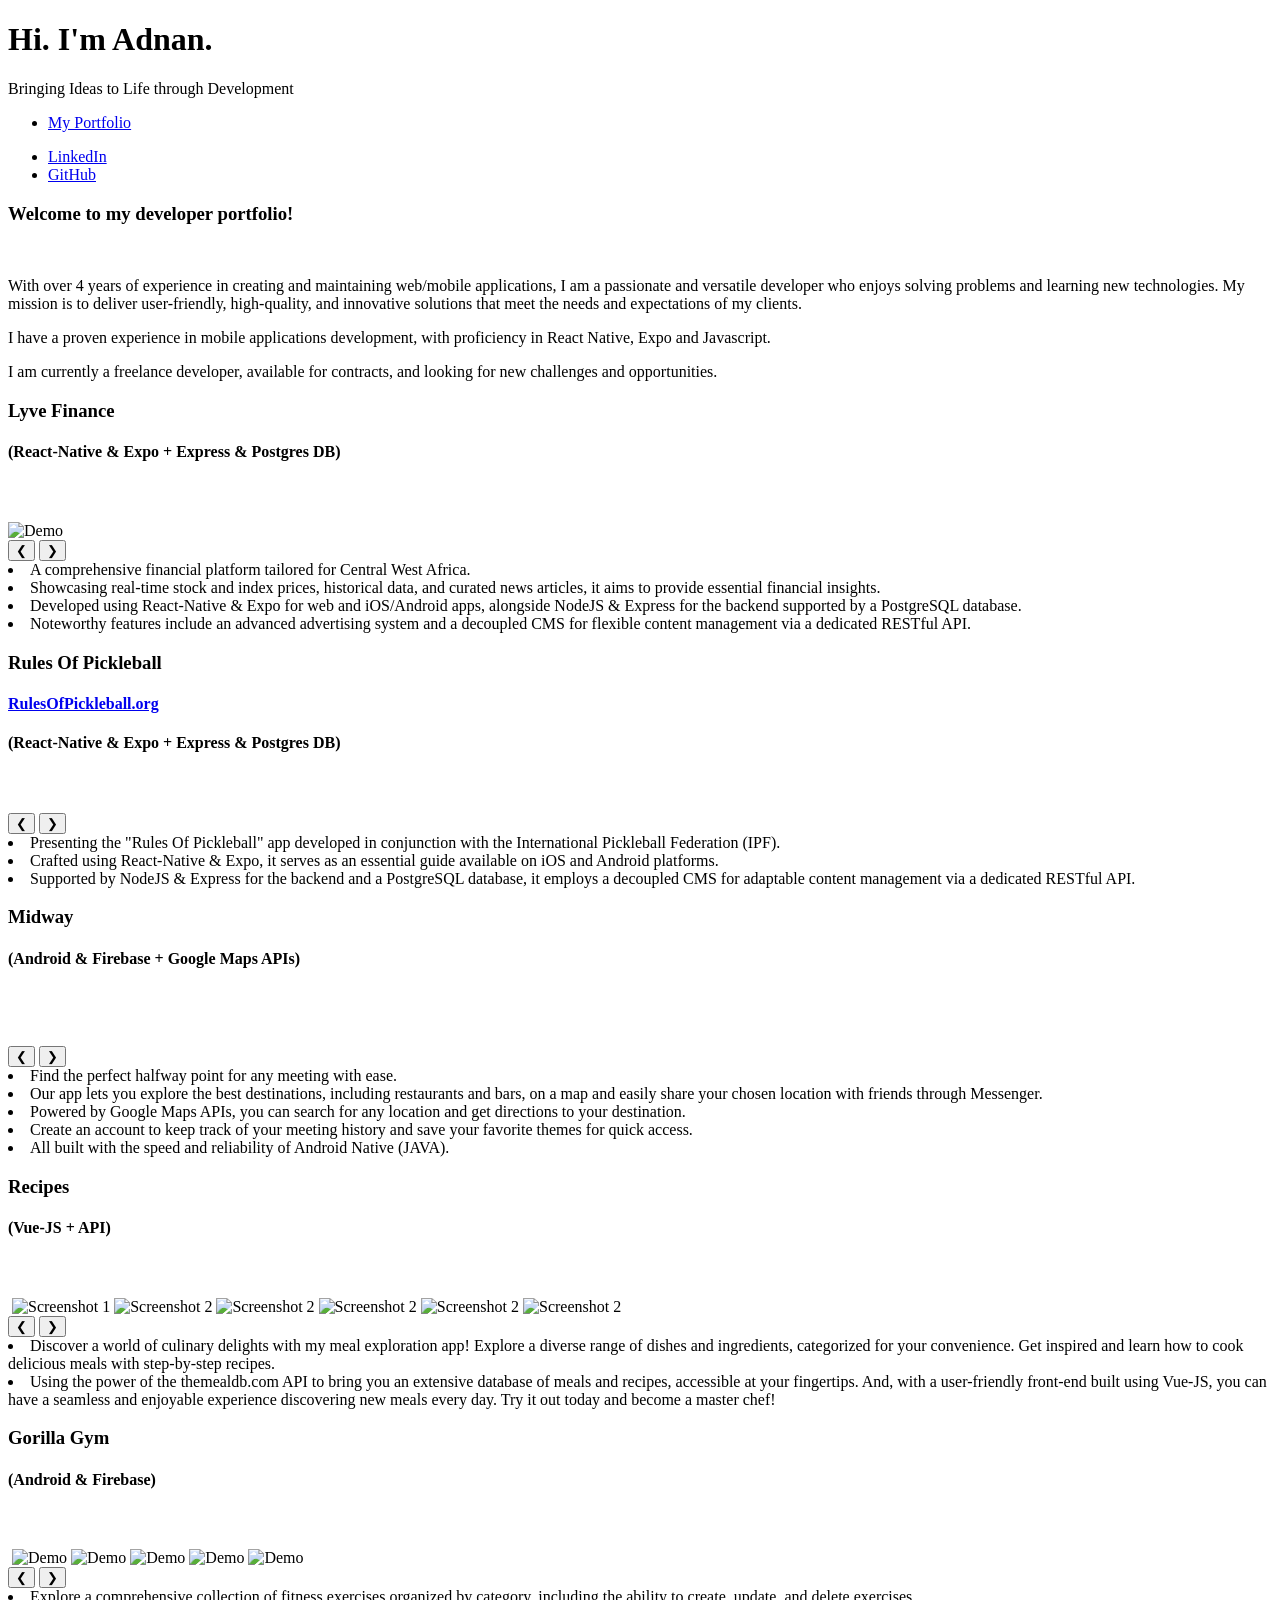
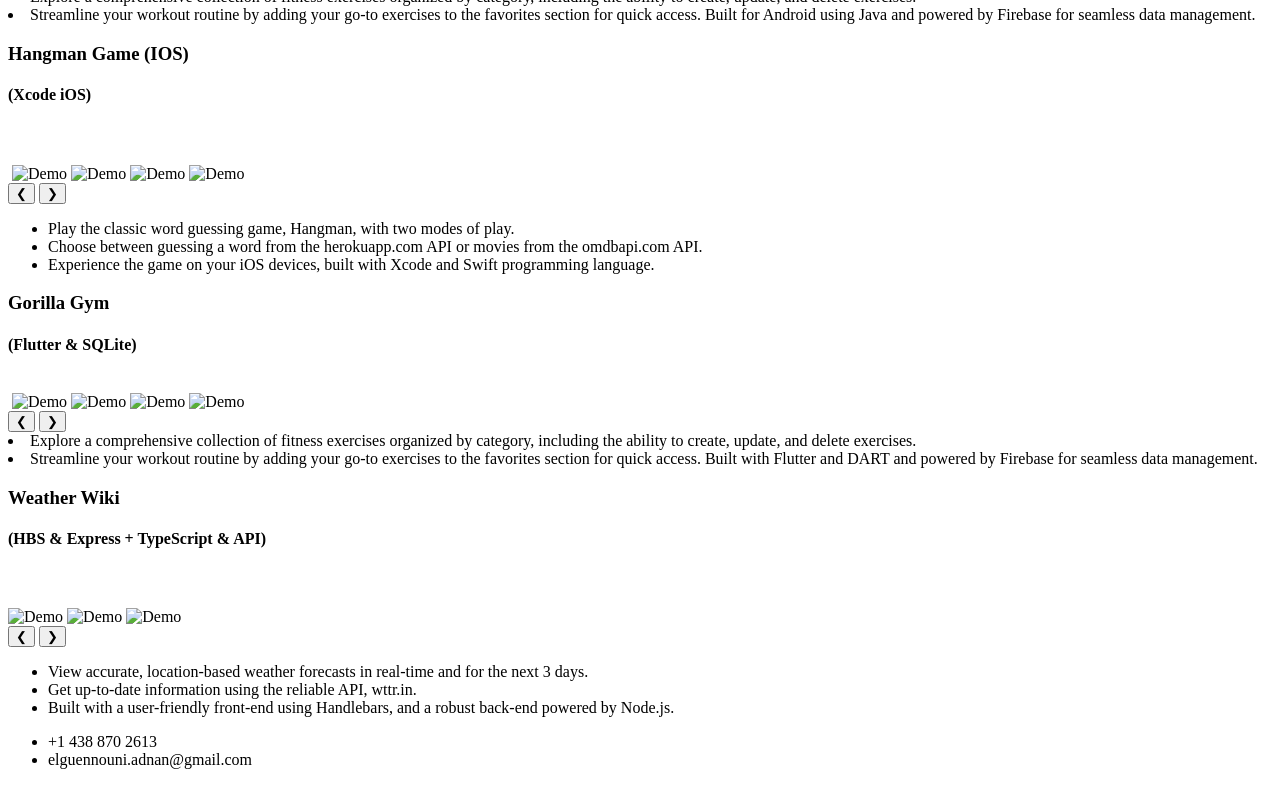
==== index.html @ 4f90485f "Updated Rules Of Pickleball Website Changed the website link for the Rules Of Pickleball project" ====
<!DOCTYPE HTML>

<html>
	<head>
		<title>Adnan El Guennouni</title>
		<meta charset="utf-8" />
		<meta name="viewport" content="width=device-width, initial-scale=1, user-scalable=no" />
		<meta property="og:image" content="https://elguennouniadnan.github.io/images/lyve-demo.png" />
		<meta property="og:image:width" content="1200" />
		<meta property="og:image:height" content="630" />
		<meta property="og:title" content="Adnan El Guennouni's Portfolio" />
		<meta property="og:description" content="Bringing Ideas to Life through Development" />
		<meta property="og:url" content="https://elguennouniadnan.github.io/" />
		<meta property="og:type" content="website" />
		<meta property="og:site_name" content="Adnan El Guennouni" />
		<meta property="og:locale" content="en_US" />
		<meta property="og:locale:alternate" content="fr_CA" />
		<link rel="stylesheet" href="assets/css/main.css" />
		<link rel="stylesheet" type="text/css" href="assets/css/carousel.css">
		<noscript><link rel="stylesheet" href="assets/css/noscript.css" /></noscript>
	</head>
	<body class="is-preload">

		<!-- Wrapper -->
			<div id="wrapper" class="fade-in">

				<!-- Intro -->
					<div id="intro">
						<h1 class="c-footer__title">Hi. I'm Adnan.</h1>
						<p>Bringing Ideas to Life through Development</p>
					</div>

				<!-- Header -->
					<!-- <header id="header">
						<a href="index.html" class="logo intro"><h1 class="c-footer__title">Adnan</h1></a>
					</header> -->

				<!-- Nav -->
					<nav id="nav">
						<ul class="links">
							<li class="active"><a href="index.html">My Portfolio</a></li>
							<!-- <li><a href="generic.html">IOS</a></li>
							<li><a href="elements.html">Flutter</a></li>
							<li><a href="elements.html">React</a></li>
							<li><a href="elements.html">Vue</a></li> -->
						</ul>
						<ul class="icons">
							<li><a href="https://www.linkedin.com/in/adnan-el-guennouni-6472261a5/" class="icon brands fa-linkedin"><span class="label">LinkedIn</span></a></li>
							<li><a href="https://github.com/elguennouniadnan" class="icon brands fa-github"><span class="label">GitHub</span></a></li>
						</ul>
					</nav>

				<!-- Main -->
					<div id="main">

						<!-- Featured Post -->
							<article class="post featured">
								<header class="major">
									<h3>Welcome to my developer portfolio! </h3>
									<br>
									<p> With over 4 years of experience in creating and maintaining web/mobile applications, I am a passionate and versatile developer who enjoys solving problems and learning new technologies. My mission is to deliver user-friendly, high-quality, and innovative solutions that meet the needs and expectations of my clients. </p>
									<p>I have a proven experience in mobile applications development, with proficiency in React Native, Expo and Javascript. </p>
									<p>I am currently a freelance developer, available for contracts, and looking for new challenges and opportunities.</p>
								</header>
							</article> 

						<!-- Posts -->
							<section class="posts">
								<article>
									<header>
										<h3>Lyve Finance<h3>
										<h4>(React-Native & Expo + Express & Postgres DB)<h4><br>
									</header>
									<div class="carousel1">
										<div class="page1">
											<div class="screenshots screenshots1">
												<img src="images/animations/lyve-finance.gif" alt="Demo" oncontextmenu="return false;" draggable="false" />
												<img src="images/lyve-demos/1.png" alt="Demo" oncontextmenu="return false;" draggable="false">
												<img src="images/lyve-demos/2.png" alt="Demo" oncontextmenu="return false;" draggable="false">
												<img src="images/lyve-demos/3.png" alt="Demo" oncontextmenu="return false;" draggable="false">
												<img src="images/lyve-demos/4.png" alt="Demo" oncontextmenu="return false;" draggable="false">
												<img src="images/lyve-demos/5.png" alt="Demo" oncontextmenu="return false;" draggable="false">
												<img src="images/lyve-demos/6.png" alt="Demo" oncontextmenu="return false;" draggable="false">
												<img src="images/lyve-demos/7.png" alt="Demo" oncontextmenu="return false;" draggable="false">
												<img src="images/lyve-demos/8.png" alt="Demo" oncontextmenu="return false;" draggable="false">
												<img src="images/lyve-demos/9.png" alt="Demo" oncontextmenu="return false;" draggable="false">
												<img src="images/lyve-demos/10.png" alt="Demo" oncontextmenu="return false;" draggable="false">
												<img src="images/lyve-demos/11.png" alt="Demo" oncontextmenu="return false;" draggable="false">
												<img src="images/lyve-demos/12.png" alt="Demo" oncontextmenu="return false;" draggable="false">
												<img src="images/lyve-demos/13.png" alt="Demo" oncontextmenu="return false;" draggable="false">

											</div>
											<button class="prev prev1" onclick="plusSlides('1',-1)">&#10094;</button>
											<button class="next next1" onclick="plusSlides('1',1)">&#10095;</button>
										</div>
									</div>
									<div id="description">
										<li>A comprehensive financial platform tailored for Central West Africa.</li>
										<li>Showcasing real-time stock and index prices, historical data, and curated news articles, it aims to provide essential financial insights.</li>
									    <li>Developed using React-Native & Expo for web and iOS/Android apps, alongside NodeJS & Express for the backend supported by a PostgreSQL database.</li>
										<li>Noteworthy features include an advanced advertising system and a decoupled CMS for flexible content management via a dedicated RESTful API.</li>
									</div>									
								</article>
								<article>
									<header>
										<h3>Rules Of Pickleball<h3>
										<h4><a href="https://www.rulesofpickleball.org/">RulesOfPickleball.org</a></h4>
										<h4>(React-Native & Expo + Express & Postgres DB)<h4><br>
									</header>
									<div class="carousel1">
										<div class="page1">
											<div class="screenshots screenshots2">
												<img src="images/animations/ipf-app.gif" alt="" oncontextmenu="return false;" draggable="false"/>
												<img src="images/ipf-demos/1.png" alt="Screenshot 1" oncontextmenu="return false;" draggable="false">
												<img src="images/ipf-demos/2.png" alt="Screenshot 2" oncontextmenu="return false;" draggable="false">
												<img src="images/ipf-demos/3.png" alt="Screenshot 2" oncontextmenu="return false;" draggable="false">
												<img src="images/ipf-demos/9.png" alt="Screenshot 2" oncontextmenu="return false;" draggable="false">
												<img src="images/ipf-demos/8.png" alt="Screenshot 2" oncontextmenu="return false;" draggable="false">
												<img src="images/ipf-demos/7.png" alt="Screenshot 2" oncontextmenu="return false;" draggable="false">
												<img src="images/ipf-demos/5.png" alt="Screenshot 2" oncontextmenu="return false;" draggable="false">
												<img src="images/ipf-demos/4.png" alt="Screenshot 2" oncontextmenu="return false;" draggable="false">
												<img src="images/ipf-demos/6.png" alt="Screenshot 2" oncontextmenu="return false;" draggable="false">
											</div>
											<button class="prev prev1" onclick="plusSlides('2',-1)">&#10094;</button>
											<button class="next next1" onclick="plusSlides('2',1)">&#10095;</button>
										</div>
									</div>
									<div id="description">
										<li>Presenting the "Rules Of Pickleball" app developed in conjunction with the International Pickleball Federation (IPF).</li>
										<li>Crafted using React-Native & Expo, it serves as an essential guide available on iOS and Android platforms.</li>
										<li>Supported by NodeJS & Express for the backend and a PostgreSQL database, it employs a decoupled CMS for adaptable content management via a dedicated RESTful API.</li>
									</div>		
								</article>
								<article>
									<header>
										<h3>Midway<h3>
										<h4>(Android & Firebase + Google Maps APIs)<h4><br>
									</header>
									<div class="carousel1">
										<div class="page1">
											<div class="screenshots screenshots3">
												<img src="images/animations/midway.gif" alt="" oncontextmenu="return false;" draggable="false"/>
												<img src="images/midway-demos/Midway.png" alt="" oncontextmenu="return false;" draggable="false" />
												<img src="images/midway-demos/Midway-2.png" alt="" oncontextmenu="return false;" draggable="false" />
												<img src="images/midway-demos/Midway-3.png" alt="" oncontextmenu="return false;" draggable="false" />
												<img src="images/midway-demos/Midway-4.png" alt="" oncontextmenu="return false;" draggable="false" />
												<img src="images/midway-demos/Midway-5.png" alt="" oncontextmenu="return false;" draggable="false" />
												<img src="images/midway-demos/Midway-6.png" alt="" oncontextmenu="return false;" draggable="false" />
												<img src="images/midway-demos/Midway-7.png" alt="" oncontextmenu="return false;" draggable="false" />
												<img src="images/midway-demos/Midway-8.png" alt="" oncontextmenu="return false;" draggable="false" />
											</div>
											<button class="prev prev1" onclick="plusSlides('3',-1)">&#10094;</button>
											<button class="next next1" onclick="plusSlides('3',1)">&#10095;</button>
										</div>
									</div>
									<div id="description">
										<li>Find the perfect halfway point for any meeting with ease.</li>
										<li>Our app lets you explore the best destinations, including restaurants and bars, on a map and easily share your chosen location with friends through Messenger.</li>
									    <li>Powered by Google Maps APIs, you can search for any location and get directions to your destination.</li>
										<li>Create an account to keep track of your meeting history and save your favorite themes for quick access.</li>
									    <li>All built with the speed and reliability of Android Native (JAVA).</li>
									</div>
								</article>
								<!-- <article>
									<header>
										<h4>Gorilla Gym (Android + SQLite)<h4>
									</header>
									<a href="https://github.com/Adios65/Exercices_Musculation_SQLITE#readme" class="image fit"><img src="images/musculation.gif" alt="" /></a>
									<div id="description">
										<p>Discover the Ultimate Fitness Solution with Our App</br>
										Get in shape and stay motivated with our comprehensive fitness app. With a wide range of categories including Biceps, Abdomen, and Quadriceps, you can easily explore different exercise routines and keep track of your progress.
										<br>With the ability to create, update, and delete exercises, you can customize your workout plan to suit your specific needs. Additionally, you can save your go-to exercises to the favorites section for a quick and convenient experience.
										<br>All data is stored on a secure and reliable SQLite database, ensuring your information is safe and easily accessible. Join the fitness revolution today with our Android Native (JAVA) app!</p>
									</div>
									<ul class="actions special">
										<li><a href="https://github.com/Adios65/Exercices_Musculation_SQLITE#readme" class="button">Code & Screenshots</a></li>
									</ul>
								</article> -->
								<article>
									<header>
										<h3>Recipes<h3>
										<h4>(Vue-JS + API)<h4><br>
									</header>
									<div class="carousel1">
										<div class="page1">
											<div class="screenshots screenshots4">
												<img src="images/animations/recette.gif" alt="" oncontextmenu="return false;" draggable="false" />
												<img src="images/recette-demos/recette.png" alt="Screenshot 1" oncontextmenu="return false;" draggable="false">
												<img src="images/recette-demos/recette2.png" alt="Screenshot 2" oncontextmenu="return false;" draggable="false">
												<img src="images/recette-demos/recette3.png" alt="Screenshot 2" oncontextmenu="return false;" draggable="false">
												<img src="images/recette-demos/recette4.png" alt="Screenshot 2" oncontextmenu="return false;" draggable="false">
												<img src="images/recette-demos/recette5.png" alt="Screenshot 2" oncontextmenu="return false;" draggable="false">
												<img src="images/recette-demos/recette6.png" alt="Screenshot 2" oncontextmenu="return false;" draggable="false">
											</div>
											<button class="prev prev1" onclick="plusSlides('4',-1)">&#10094;</button>
											<button class="next next1" onclick="plusSlides('4',1)">&#10095;</button>
										</div>
									</div>
									<div id="description">
										<li>Discover a world of culinary delights with my meal exploration app! Explore a diverse range of dishes and ingredients, categorized for your convenience. Get inspired and learn how to cook delicious meals with step-by-step recipes.</li>
										<li>Using the power of the themealdb.com API to bring you an extensive database of meals and recipes, accessible at your fingertips. And, with a user-friendly front-end built using Vue-JS, you can have a seamless and enjoyable experience discovering new meals every day. Try it out today and become a master chef!</li>
									</div>
								</article>
								<article>
									<header>
										<h3>Gorilla Gym<h3>
										<h4>(Android & Firebase)<h4><br>
									</header>
									<div class="carousel1">
										<div class="page1">
											<div class="screenshots screenshots5">
												<img src="images/animations/musculation-firebase.gif" alt="" oncontextmenu="return false;" draggable="false" />
												<img src="images/musculation2-demos/musculation.png" alt="Demo" oncontextmenu="return false;" draggable="false">
												<img src="images/musculation2-demos/musculation2.png" alt="Demo" oncontextmenu="return false;" draggable="false">
												<img src="images/musculation2-demos/musculation3.png" alt="Demo" oncontextmenu="return false;" draggable="false">
												<img src="images/musculation2-demos/musculation4.png" alt="Demo" oncontextmenu="return false;" draggable="false">
												<img src="images/musculation2-demos/musculation5.png" alt="Demo" oncontextmenu="return false;" draggable="false">
											</div>
											<button class="prev prev1" onclick="plusSlides('5',-1)">&#10094;</button>
											<button class="next next1" onclick="plusSlides('5',1)">&#10095;</button>
										</div>
									</div>
									<div id="description">
										<li>Explore a comprehensive collection of fitness exercises organized by category, including the ability to create, update, and delete exercises. </li>
										<li> Streamline your workout routine by adding your go-to exercises to the favorites section for quick access. Built for Android using Java and powered by Firebase for seamless data management.</li>
									</div>
								</article>
								<article>
									<header>
										<h3>Hangman Game (IOS)<h3>
										<h4>(Xcode iOS)<h4><br>
									</header>
									<div class="carousel1">
										<div class="page1">
											<div class="screenshots screenshots6">
												<img src="images/animations/hangman.gif" alt="" oncontextmenu="return false;" draggable="false" />
												<img src="images/hangman-demos/hangman.png" alt="Demo" oncontextmenu="return false;" draggable="false">
												<img src="images/hangman-demos/hangman2.png" alt="Demo" oncontextmenu="return false;" draggable="false">
												<img src="images/hangman-demos/hangman3.png" alt="Demo" oncontextmenu="return false;" draggable="false">
												<img src="images/hangman-demos/hangman4.png" alt="Demo" oncontextmenu="return false;" draggable="false">
											</div>
											<button class="prev prev1" onclick="plusSlides('6',-1)">&#10094;</button>
											<button class="next next1" onclick="plusSlides('6',1)">&#10095;</button>
										</div>
									</div>
									<ul id="description">
									  <li>Play the classic word guessing game, Hangman, with two modes of play.</li>
 	 								  <li>Choose between guessing a word from the herokuapp.com API or movies from the omdbapi.com API.</li>
									  <li>Experience the game on your iOS devices, built with Xcode and Swift programming language.</li>
									</ul>
								</article>	
								<article>
									<header>
										<h3>Gorilla Gym</h3>
										<h4>(Flutter & SQLite)</h4><br>
									</header>
									<div class="carousel1">
										<div class="page1">
											<div class="screenshots screenshots7">
												<img src="images/animations/musculation.gif" alt="" oncontextmenu="return false;" draggable="false" />
												<img src="images/musculation-demos/musculation.png" alt="Demo" oncontextmenu="return false;" draggable="false">
												<img src="images/musculation-demos/musculation2.png" alt="Demo" oncontextmenu="return false;" draggable="false">
												<img src="images/musculation-demos/musculation3.png" alt="Demo" oncontextmenu="return false;" draggable="false">
												<img src="images/musculation-demos/musculation4.png" alt="Demo" oncontextmenu="return false;" draggable="false">
												<!-- <img src="images/musculation-demos/musculation5.png" alt="Demo"> -->
											</div>
											<button class="prev prev1" onclick="plusSlides('7',-1)">&#10094;</button>
											<button class="next next1" onclick="plusSlides('7',1)">&#10095;</button>
										</div>
									</div>
									<div id="description">
										<li>Explore a comprehensive collection of fitness exercises organized by category, including the ability to create, update, and delete exercises. </li>
										<li> Streamline your workout routine by adding your go-to exercises to the favorites section for quick access. Built with Flutter and DART and powered by Firebase for seamless data management.</li>
									</div>
								</article>
								<!-- <article>
									<header>
										<h3>Calculator</h3>
										<h4>(React Native)</h4><br>
									</header>
									<div class="carousel1">
										<div class="page1">
											<div class="screenshots screenshots8">
												<img src="images/animations/calculator.gif" alt="" oncontextmenu="return false;" draggable="false" />
												<img src="images/calculator-demos/calculator.png" alt="Demo" oncontextmenu="return false;" draggable="false">
												<img src="images/calculator-demos/calculator2.png" alt="Demo" oncontextmenu="return false;" draggable="false">
											</div>
											<button class="prev prev1" onclick="plusSlides('8',-1)">&#10094;</button>
											<button class="next next1" onclick="plusSlides('8',1)">&#10095;</button>
										</div>
									</div>
									<ul id="description">
										<li>Basic calculator</li>
										<li>React Native</li>
									</ul>
								</article> -->
								<article>
									<header>
										<h3>Weather Wiki<h3>
										<h4>(HBS & Express + TypeScript & API)<h4><br>
									</header>
									<div class="carousel1">
										<div class="page1">
											<div class="screenshots screenshots9">
												<img src="images/weather-demos/weatherwiki.png" alt="Demo"  oncontextmenu="return false;" draggable="false"/>
												<img src="images/weather-demos/weatherwiki2.png" alt="Demo"  oncontextmenu="return false;" draggable="false"/>
												<img src="images/weather-demos/weatherwiki3.png" alt="Demo"  oncontextmenu="return false;" draggable="false"/>
											</div>
											<button class="prev prev1" onclick="plusSlides('9',-1)">&#10094;</button>
											<button class="next next1" onclick="plusSlides('9',1)">&#10095;</button>
										</div>
									</div>
									<ul id="description">
  										<li>View accurate, location-based weather forecasts in real-time and for the next 3 days.</li>
  										<li>Get up-to-date information using the reliable API, wttr.in.</li>
 									    <li>Built with a user-friendly front-end using Handlebars, and a robust back-end powered by Node.js.</li>
									</ul>
								</article>
								<article></article>
							</section>


					</div>


				<!-- Copyright -->
					<div id="copyright">
						<ul><li><a>+1 438 870 2613</a> </li><li><a>elguennouni.adnan@gmail.com</a></li></ul>
					</div>

			</div>

		<!-- Scripts -->
			<script>
				let slideIndex = 1;
				showSlides('1',slideIndex);
				showSlides('2',slideIndex);
				// showSlides('1',slideIndex);
				// showSlides('1',slideIndex);
				// showSlides('1',slideIndex);

				function plusSlides(char,n) {
					showSlides(char,(slideIndex += n));
				}

				function showSlides(char,n) {
					let i;
					const slides = document.querySelectorAll('.screenshots'+char+' img');
					if (n > slides.length) {
						slideIndex = 1;
					}
					if (n < 1) {
						slideIndex = slides.length;
					}
					for (i = 0; i < slides.length; i++) {
						slides[i].style.display = 'none';
					}
					slides[slideIndex - 1].style.display = 'block';
				}
				
			</script>
			<script src="assets/js/jquery.min.js"></script>
			<script src="assets/js/jquery.scrollex.min.js"></script>
			<script src="assets/js/jquery.scrolly.min.js"></script>
			<script src="assets/js/browser.min.js"></script>
			<script src="assets/js/breakpoints.min.js"></script>
			<script src="assets/js/util.js"></script>
			<script src="assets/js/main.js"></script>
	</body>
</html>
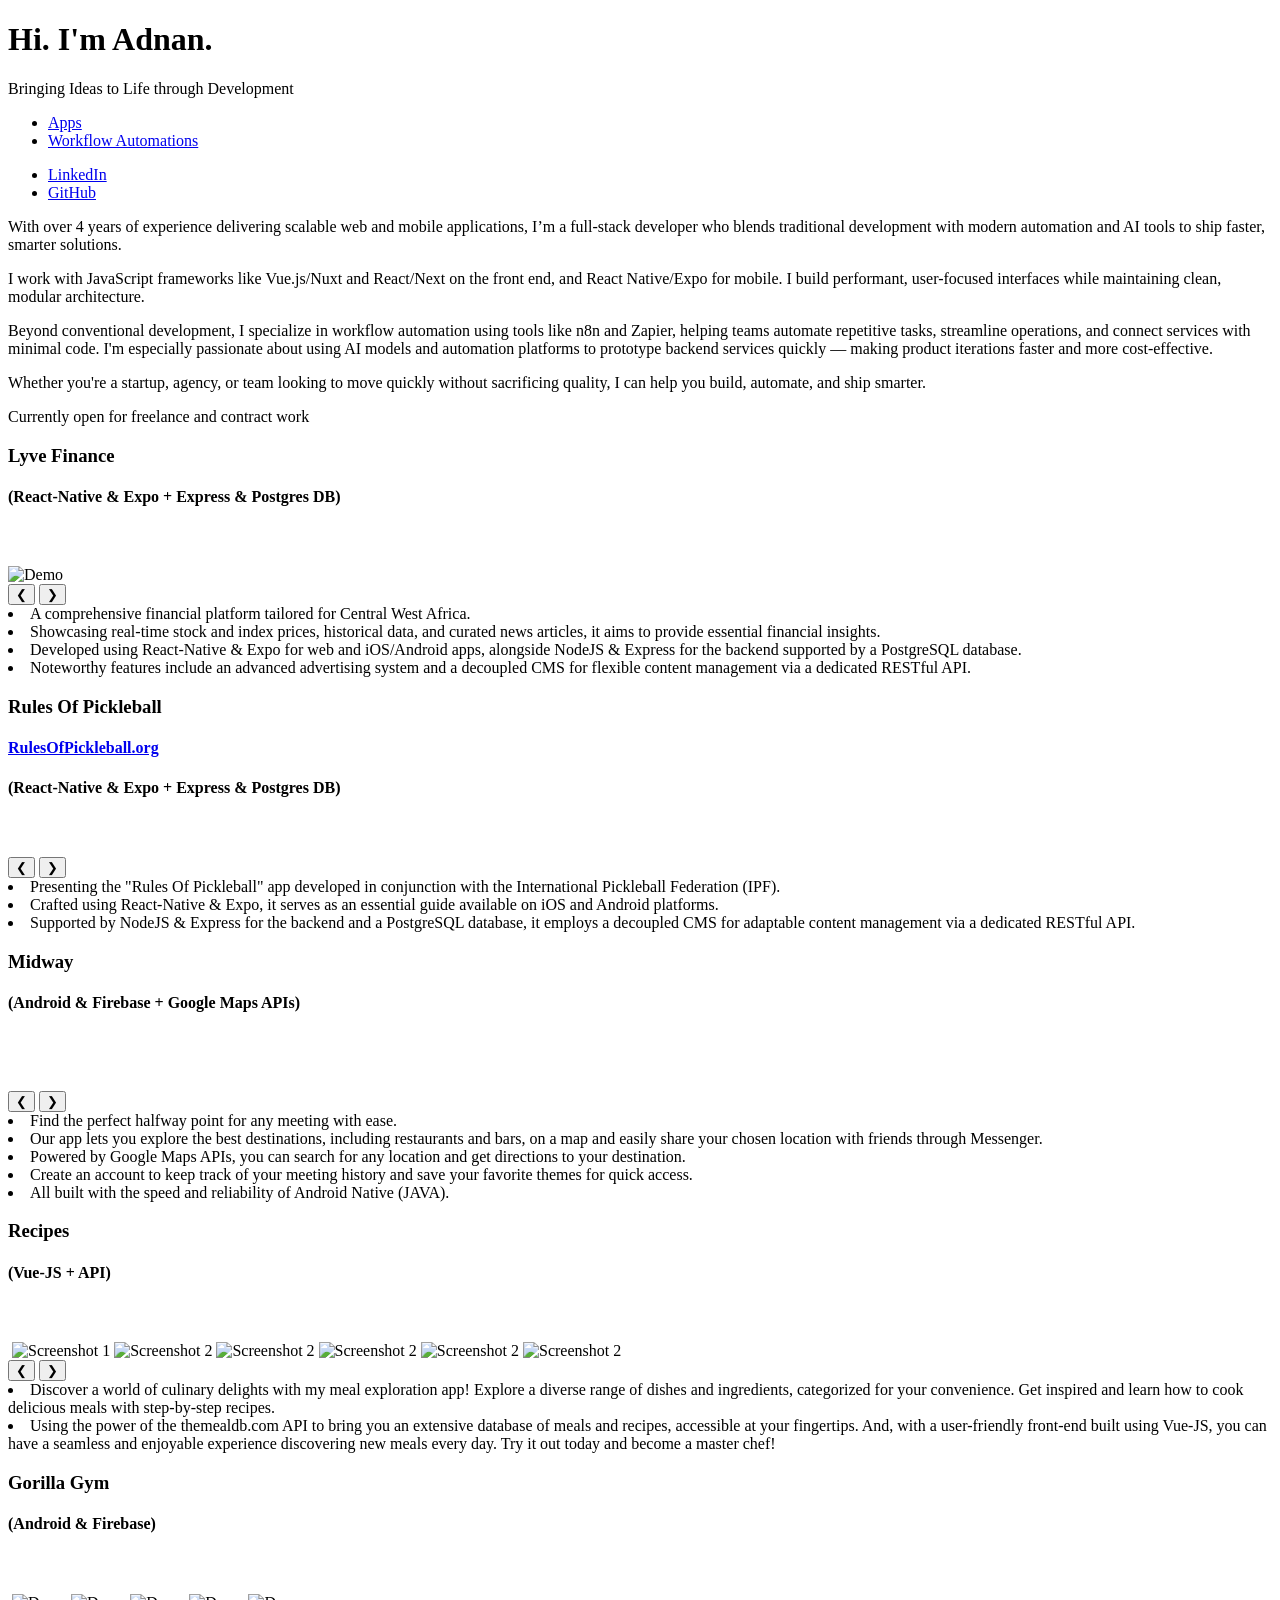
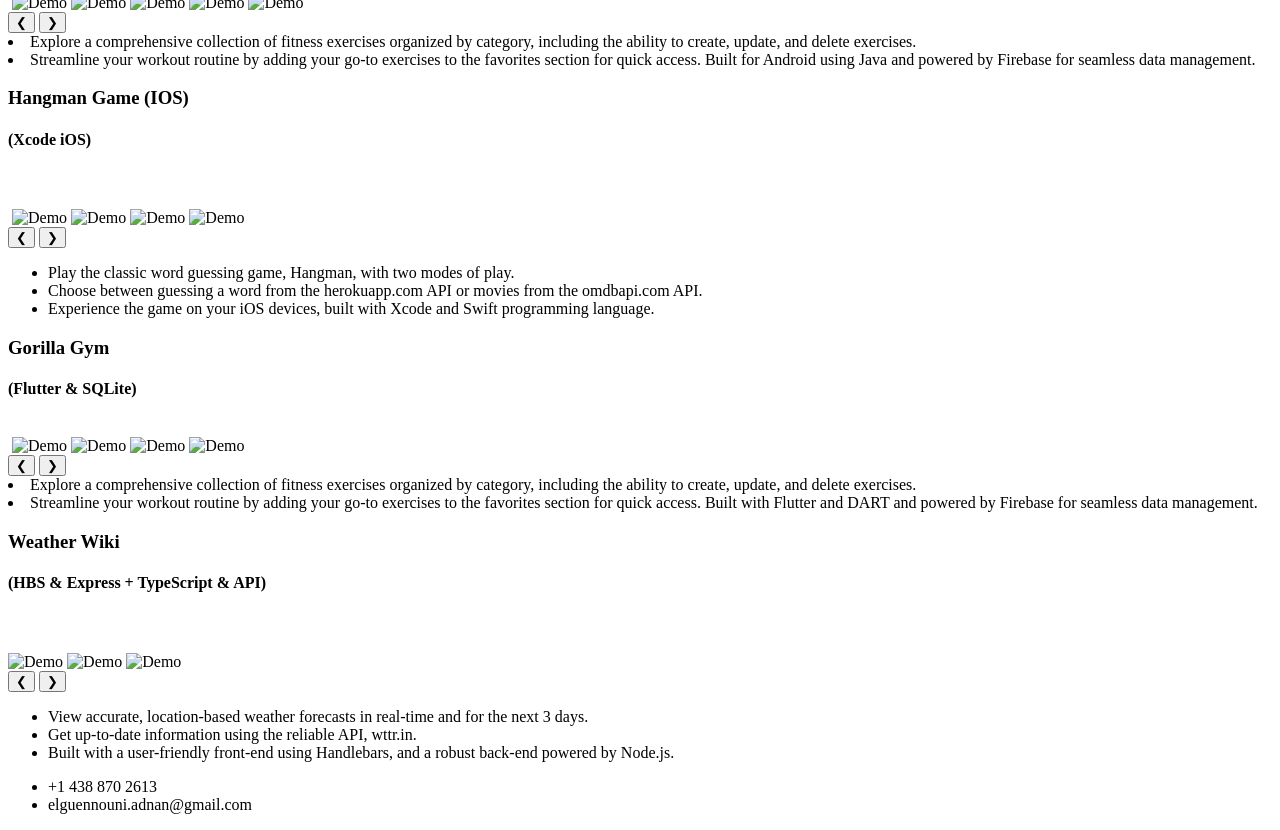
==== commit 4c34bdcd: "Add Workflow Automations tab and related content to index.html" ====
--- a/index.html
+++ b/index.html
@@ -30,15 +30,11 @@
 						<p>Bringing Ideas to Life through Development</p>
 					</div>
 
-				<!-- Header -->
-					<!-- <header id="header">
-						<a href="index.html" class="logo intro"><h1 class="c-footer__title">Adnan</h1></a>
-					</header> -->
-
 				<!-- Nav -->
 					<nav id="nav">
 						<ul class="links">
-							<li class="active"><a href="index.html">My Portfolio</a></li>
+							<li class="active" id="tab-apps"><a href="#" onclick="showTab('apps');return false;">Apps</a></li>
+							<li id="tab-workflow"><a href="#" onclick="showTab('workflow');return false;">Workflow Automations</a></li>
 							<!-- <li><a href="generic.html">IOS</a></li>
 							<li><a href="elements.html">Flutter</a></li>
 							<li><a href="elements.html">React</a></li>
@@ -56,16 +52,16 @@
 						<!-- Featured Post -->
 							<article class="post featured">
 								<header class="major">
-									<h3>Welcome to my developer portfolio! </h3>
-									<br>
-									<p> With over 4 years of experience in creating and maintaining web/mobile applications, I am a passionate and versatile developer who enjoys solving problems and learning new technologies. My mission is to deliver user-friendly, high-quality, and innovative solutions that meet the needs and expectations of my clients. </p>
-									<p>I have a proven experience in mobile applications development, with proficiency in React Native, Expo and Javascript. </p>
-									<p>I am currently a freelance developer, available for contracts, and looking for new challenges and opportunities.</p>
+									<p>With over 4 years of experience delivering scalable web and mobile applications, I’m a full-stack developer who blends traditional development with modern automation and AI tools to ship faster, smarter solutions.</p>
+									<p>I work with JavaScript frameworks like Vue.js/Nuxt and React/Next on the front end, and React Native/Expo for mobile. I build performant, user-focused interfaces while maintaining clean, modular architecture.</p>
+									<p>Beyond conventional development, I specialize in workflow automation using tools like n8n and Zapier, helping teams automate repetitive tasks, streamline operations, and connect services with minimal code. I'm especially passionate about using AI models and automation platforms to prototype backend services quickly — making product iterations faster and more cost-effective.</p>
+									<p>Whether you're a startup, agency, or team looking to move quickly without sacrificing quality, I can help you build, automate, and ship smarter.</p>
+									<p>Currently open for freelance and contract work </p>
 								</header>
 							</article> 
 
-						<!-- Posts -->
-							<section class="posts">
+						<!-- Posts Tab Content -->
+							<section class="posts" id="tab-content-apps">
 								<article>
 									<header>
 										<h3>Lyve Finance<h3>
@@ -316,9 +312,29 @@
  									    <li>Built with a user-friendly front-end using Handlebars, and a robust back-end powered by Node.js.</li>
 									</ul>
 								</article>
-								<article></article>
 							</section>
 
+						<!-- Workflow Automations Tab Content (hidden by default) -->
+						<section id="tab-content-workflow" style="display:none;">
+							<header class="major">
+								<h2>Workflow Automations</h2>
+								<p>Explore a live n8n workflow below, embedded directly from the n8n interface.</p>
+							</header>
+							<div style="width:100%;max-width:1200px;margin:auto;">
+								<iframe
+									src="https://n8n-h4bz.onrender.com/workflow/VLs0eDBwXj5KsYEy"
+									width="100%"
+									height="800"
+									style="border:1px solid #ccc;border-radius:8px;"
+									allowfullscreen
+									loading="lazy"
+									title="n8n Workflow Demo"
+								></iframe>
+								<noscript>
+									<p>Your browser does not support iframes or JavaScript is disabled.</p>
+								</noscript>
+							</div>
+						</section>
 
 					</div>
 
@@ -357,6 +373,26 @@
 					}
 					slides[slideIndex - 1].style.display = 'block';
 				}
+
+				function showTab(tab) {
+					// Tab buttons
+					document.getElementById('tab-apps').classList.remove('active');
+					document.getElementById('tab-workflow').classList.remove('active');
+					// Tab contents
+					document.getElementById('tab-content-apps').style.display = 'none';
+					document.getElementById('tab-content-workflow').style.display = 'none';
+
+					if (tab === 'apps') {
+						document.getElementById('tab-apps').classList.add('active');
+						document.getElementById('tab-content-apps').style.display = '';
+					} else if (tab === 'workflow') {
+						document.getElementById('tab-workflow').classList.add('active');
+						document.getElementById('tab-content-workflow').style.display = '';
+					}
+				}
+
+				// Optional: Show correct tab on page load (default to Apps)
+				showTab('apps');
 				
 			</script>
 			<script src="assets/js/jquery.min.js"></script>
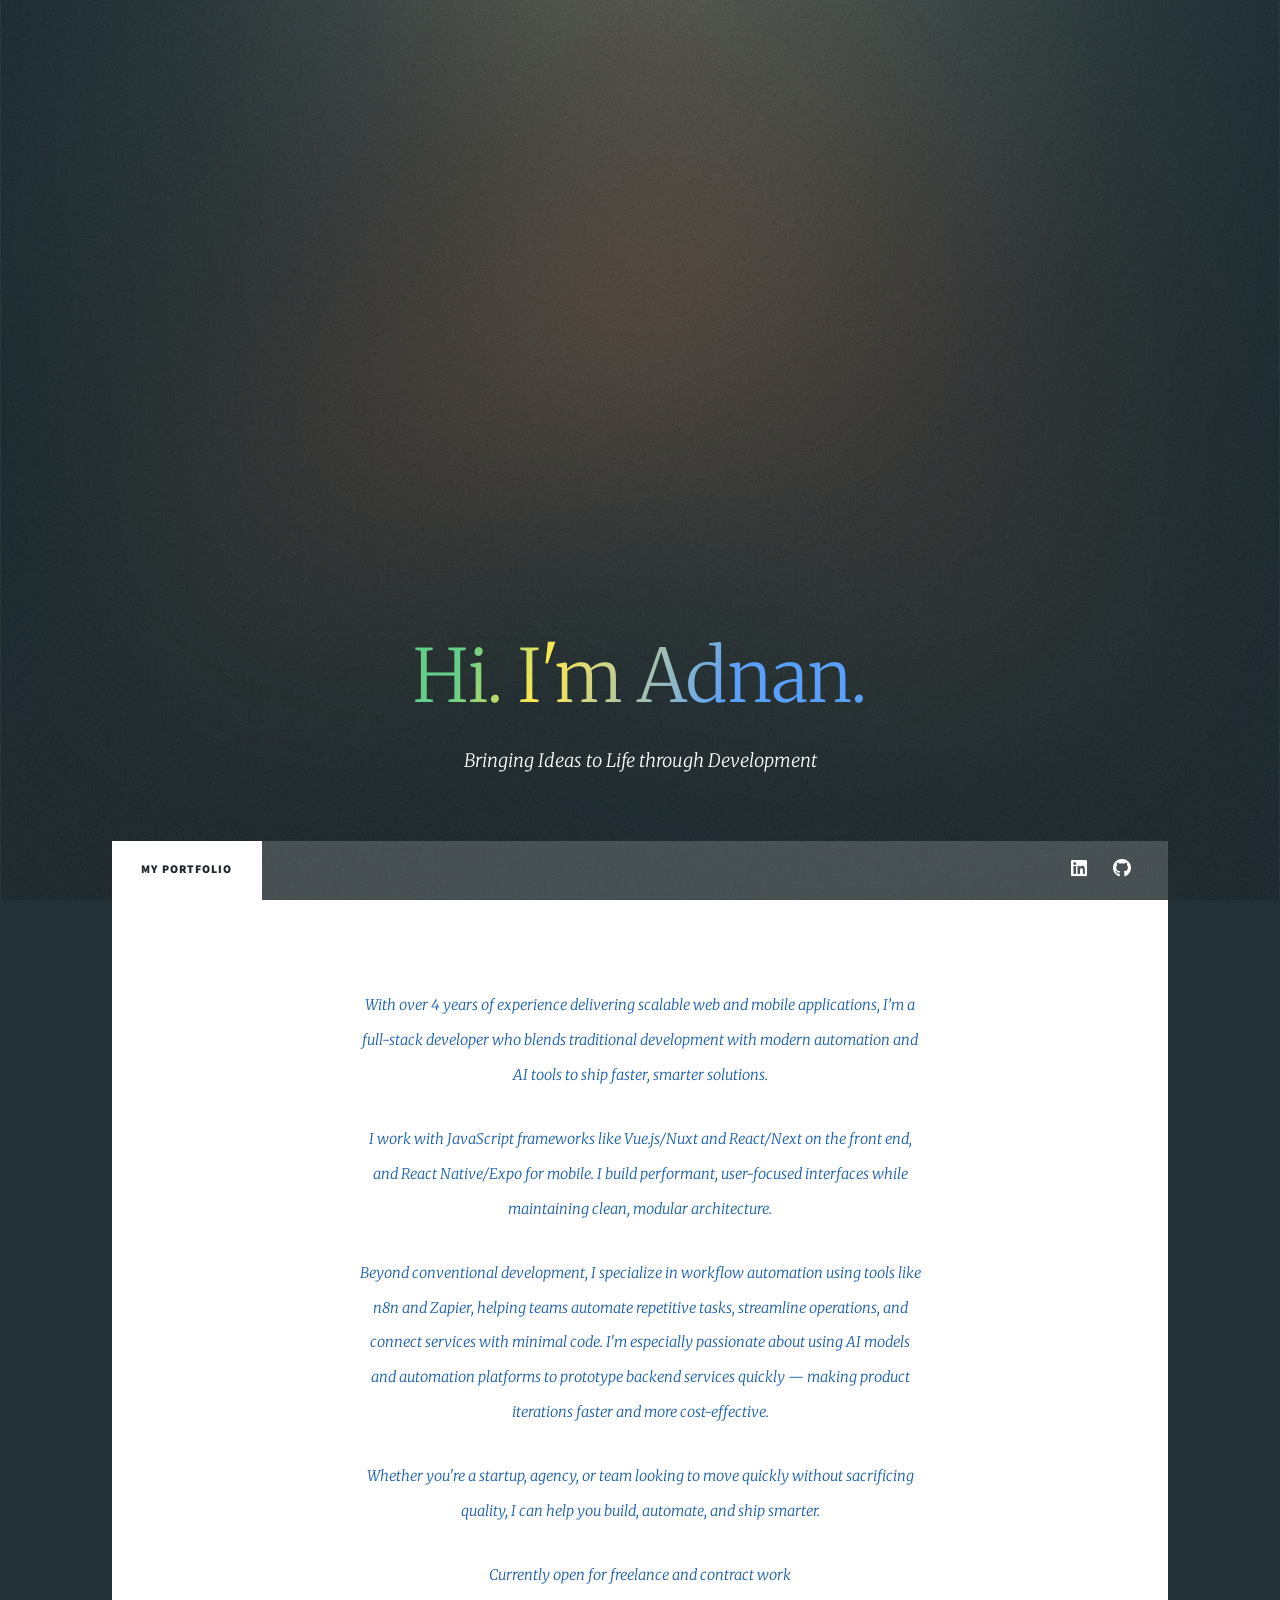
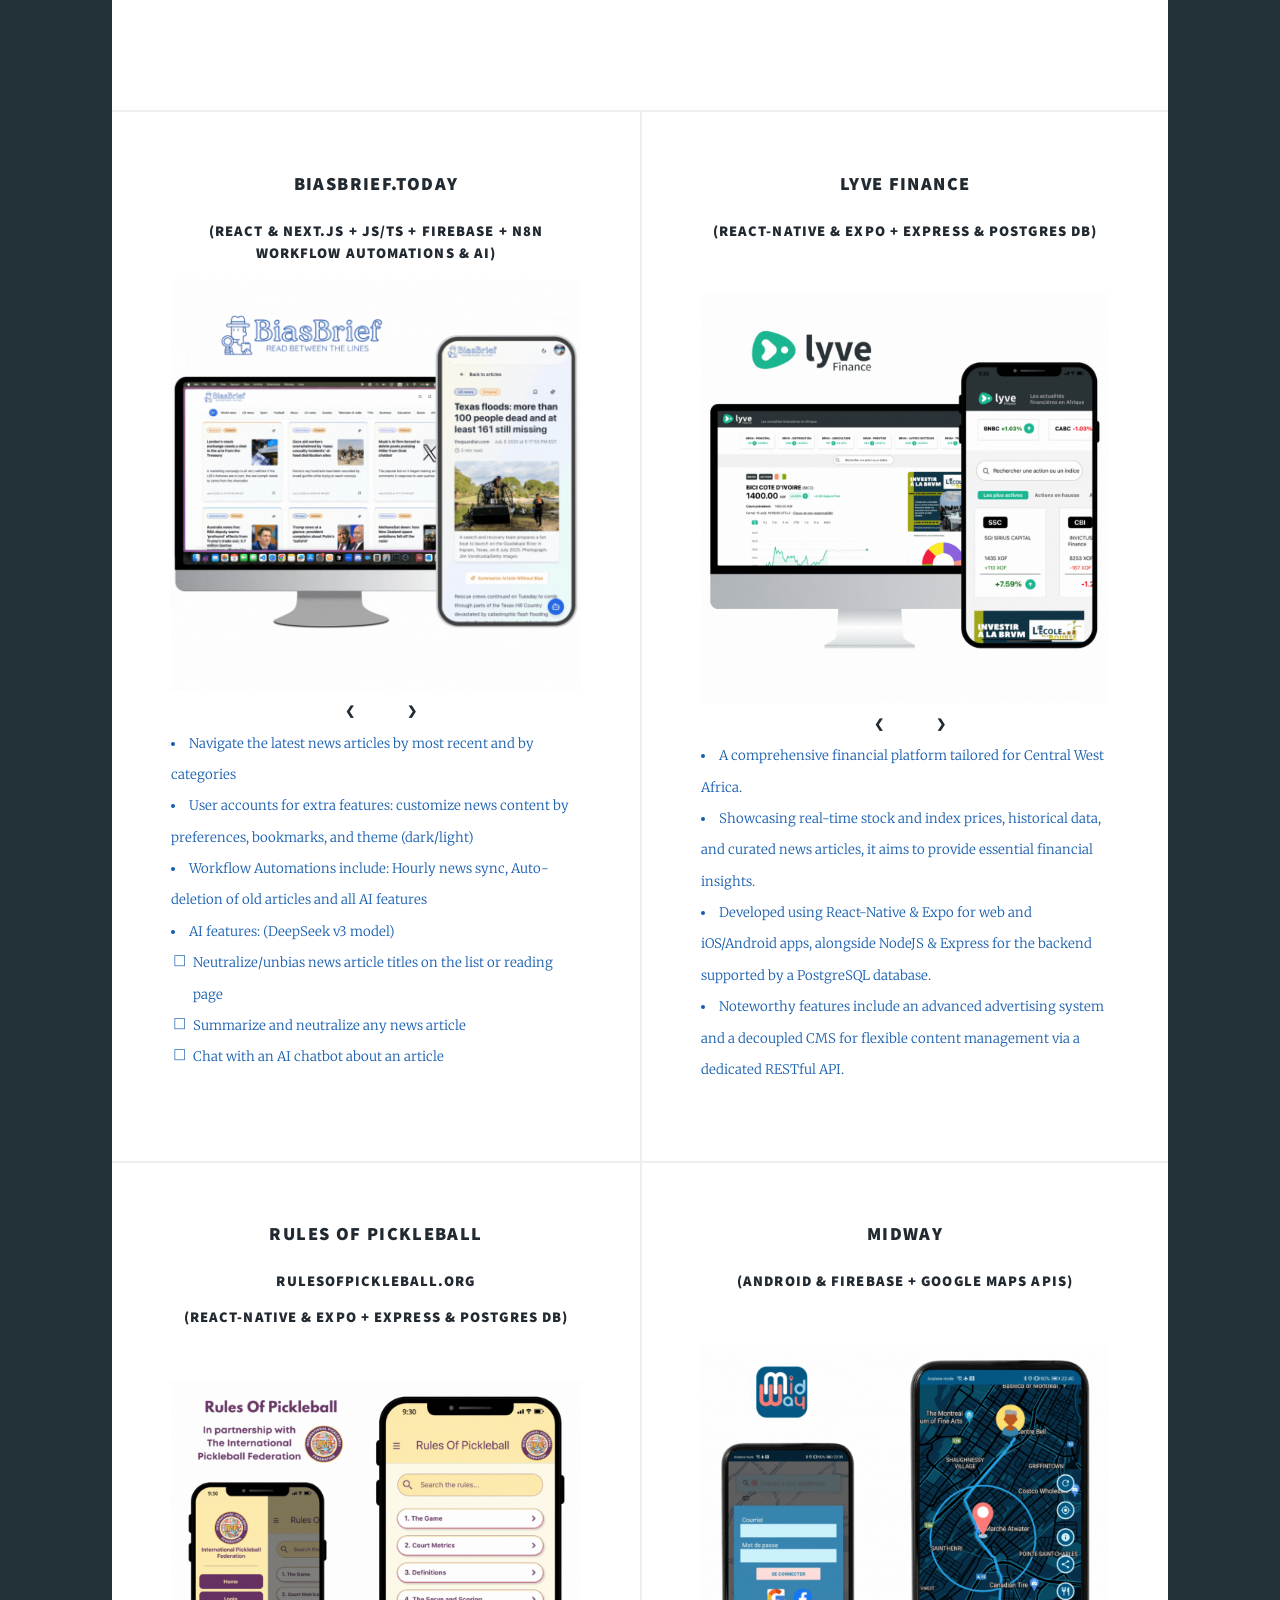
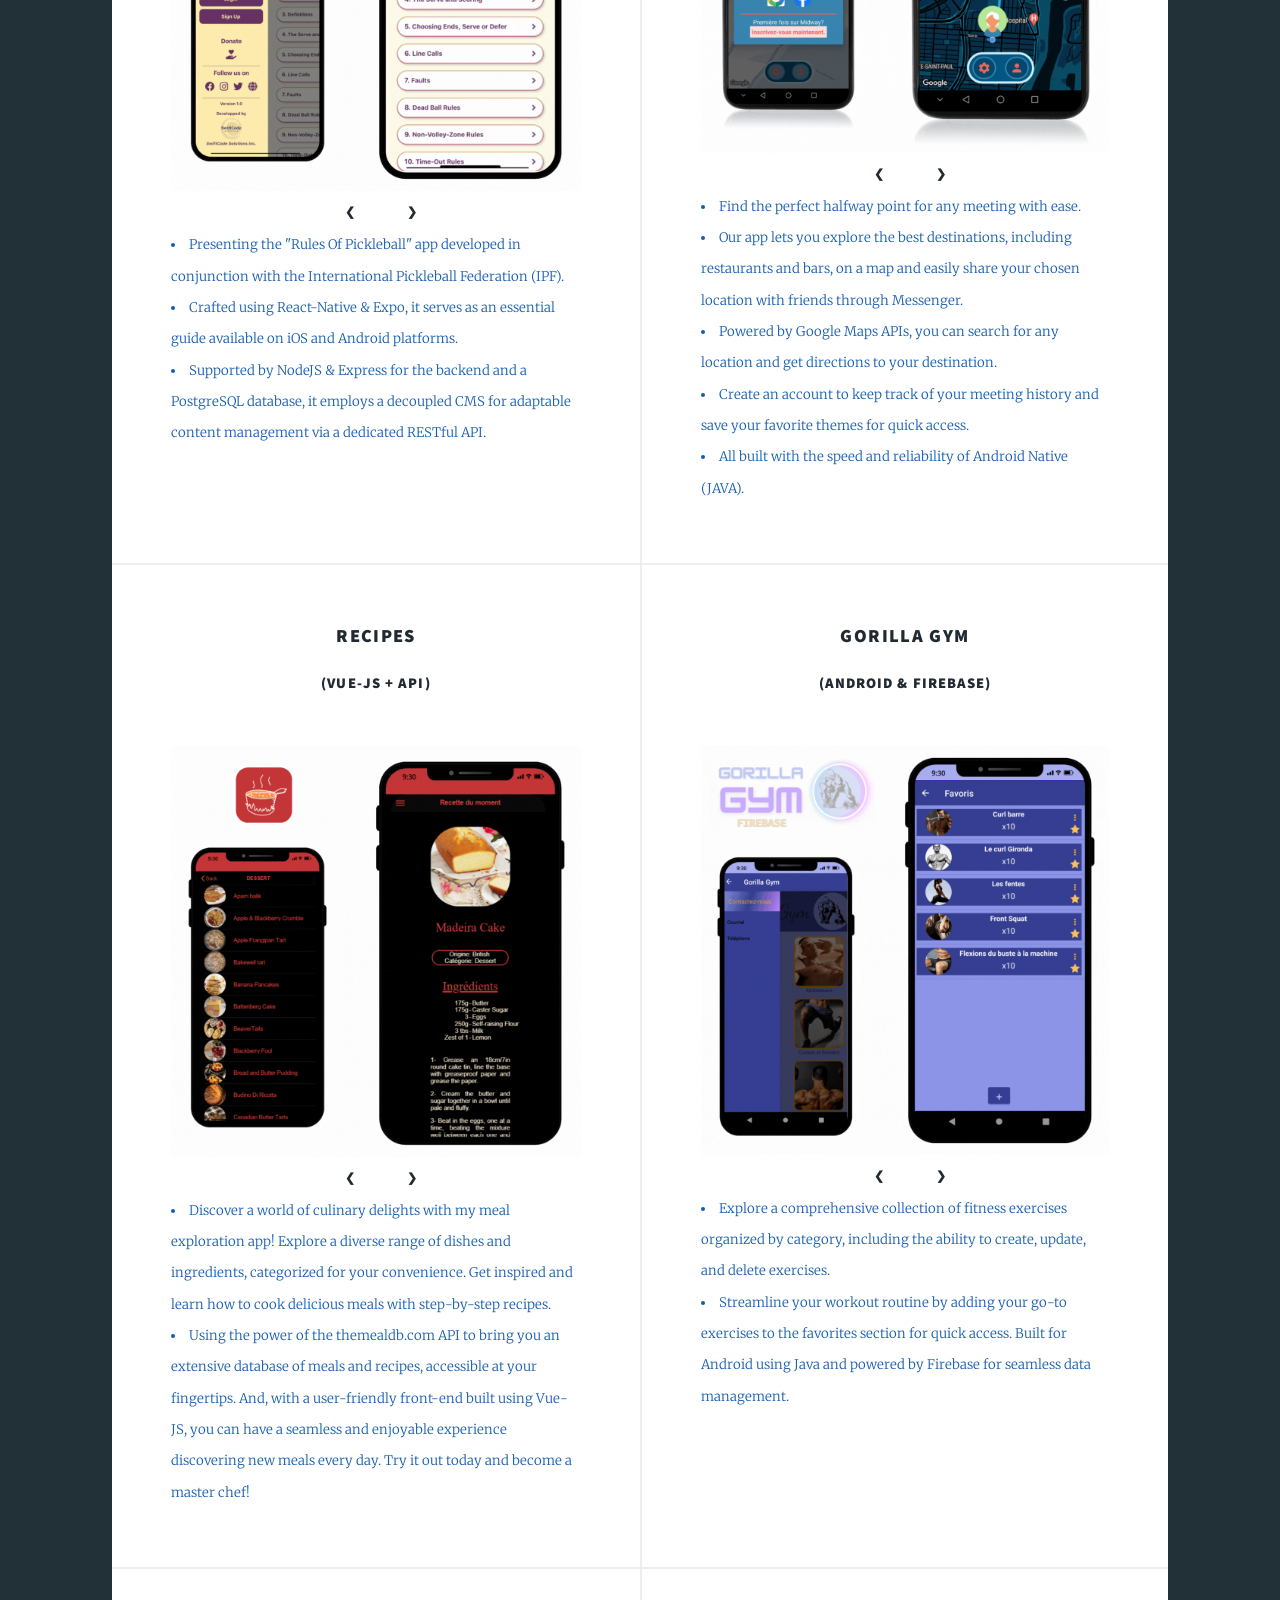
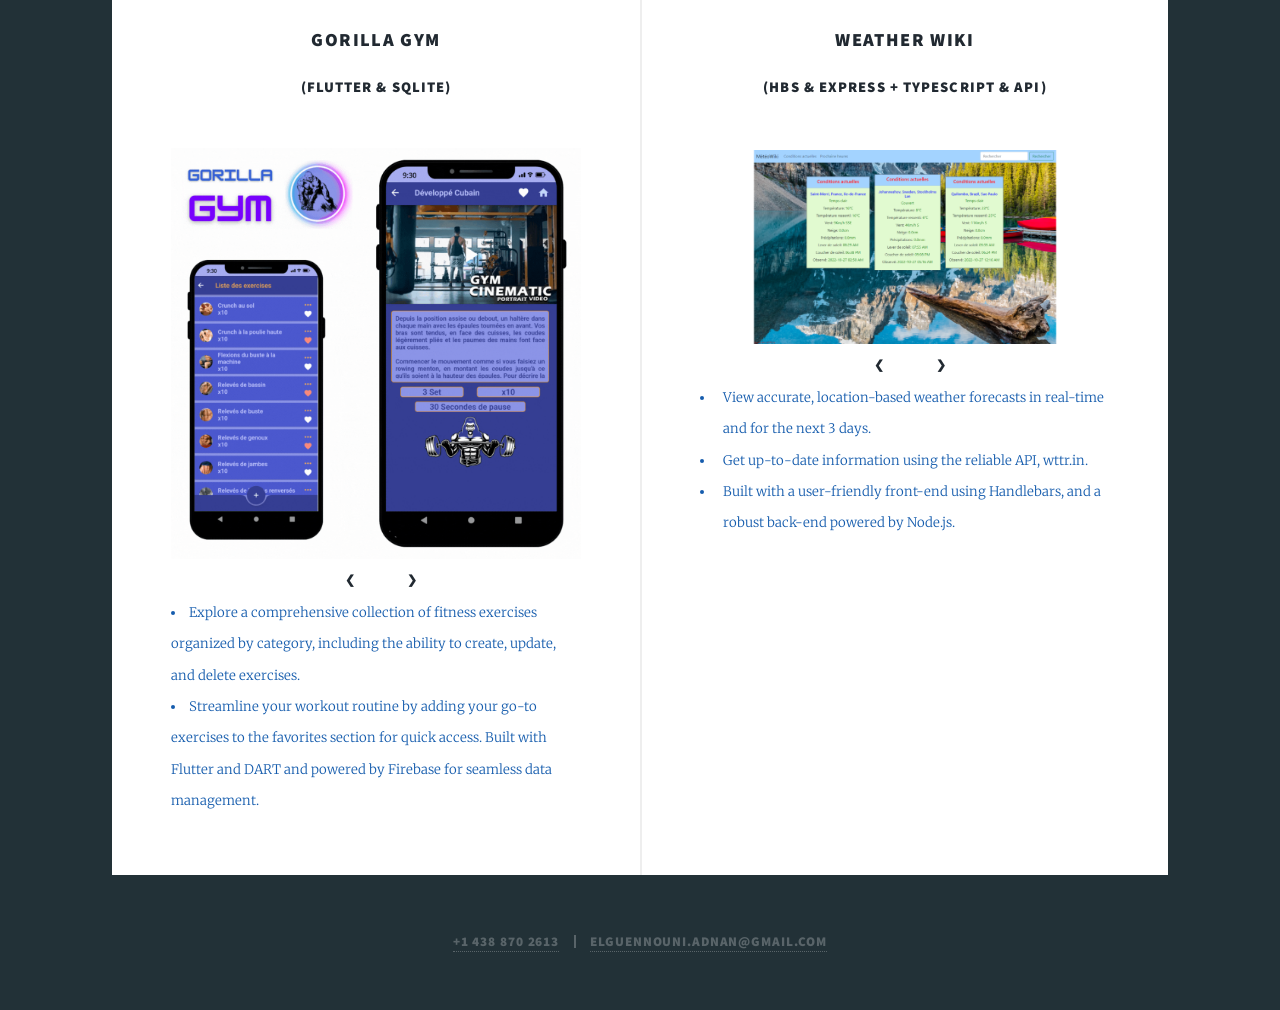
==== commit 0df266b4: "Initial Commit" ====
--- a/index.html
+++ b/index.html
@@ -33,8 +33,8 @@
 				<!-- Nav -->
 					<nav id="nav">
 						<ul class="links">
-							<li class="active" id="tab-apps"><a href="#" onclick="showTab('apps');return false;">Apps</a></li>
-							<li id="tab-workflow"><a href="#" onclick="showTab('workflow');return false;">Workflow Automations</a></li>
+							<li class="active" id="tab-apps"><a href="#" onclick="showTab('apps');return false;">My Portfolio</a></li>
+							<!-- <li id="tab-workflow"><a href="#" onclick="showTab('workflow');return false;">Workflow Automations</a></li> -->
 							<!-- <li><a href="generic.html">IOS</a></li>
 							<li><a href="elements.html">Flutter</a></li>
 							<li><a href="elements.html">React</a></li>
@@ -60,8 +60,49 @@
 								</header>
 							</article> 
 
-						<!-- Posts Tab Content -->
 							<section class="posts" id="tab-content-apps">
+								<article >
+									<header style="text-align: center;">
+										<h3><a href="https://biasbrief.today" target="_blank" rel="noopener">BiasBrief.today</a></h3>
+										<h4>(React & Next.js + JS/TS + Firebase + N8N Workflow Automations & AI) </h4>
+									</header>
+									<div class="carousel1">
+										<div class="page1 items-center">
+											<div class="screenshots screenshots1">
+												<!-- <img src="images/animations/biasbrief.gif" alt="Demo" oncontextmenu="return false;" draggable="false" /> -->
+												<img src="images/animations/biasbrief.gif" alt="Demo" oncontextmenu="return false;" draggable="false">
+												<img src="images/biasbrief-demos/biasbrief01-min.png" alt="Demo" oncontextmenu="return false;" draggable="false">
+												<img src="images/biasbrief-demos/biasbrief02-min.png" alt="Demo" oncontextmenu="return false;" draggable="false">
+												<img src="images/biasbrief-demos/biasbrief03-min.png" alt="Demo" oncontextmenu="return false;" draggable="false">
+												<img src="images/biasbrief-demos/biasbrief04-min.png" alt="Demo" oncontextmenu="return false;" draggable="false">
+												<img src="images/biasbrief-demos/biasbrief05-min.png" alt="Demo" oncontextmenu="return false;" draggable="false">
+												<img src="images/biasbrief-demos/biasbrief06-min.png" alt="Demo" oncontextmenu="return false;" draggable="false">
+												<img src="images/biasbrief-demos/biasbrief07-min.png" alt="Demo" oncontextmenu="return false;" draggable="false">
+												<img src="images/biasbrief-demos/biasbrief08-min.png" alt="Demo" oncontextmenu="return false;" draggable="false">
+												<img src="images/biasbrief-demos/biasbrief09-min.png" alt="Demo" oncontextmenu="return false;" draggable="false">
+												<img src="images/biasbrief-demos/biasbrief10-min.png" alt="Demo" oncontextmenu="return false;" draggable="false">
+												<img src="images/biasbrief-demos/biasbrief11-min.png" alt="Demo" oncontextmenu="return false;" draggable="false">
+												<img src="images/biasbrief-demos/biasbrief12-min.png" alt="Demo" oncontextmenu="return false;" draggable="false">
+												<img src="images/biasbrief-demos/biasbrief13-min.png" alt="Demo" oncontextmenu="return false;" draggable="false">
+												<img src="images/biasbrief-demos/biasbrief14-min.png" alt="Demo" oncontextmenu="return false;" draggable="false">
+												<img src="images/biasbrief-demos/biasbrief15-min.png" alt="Demo" oncontextmenu="return false;" draggable="false">
+											</div>
+											<button class="prev prev1" onclick="plusSlides('1',-1)">&#10094;</button>
+											<button class="next next1" onclick="plusSlides('1',1)">&#10095;</button>
+										</div>
+									</div>
+									<div id="description">
+										<li>Navigate the latest news articles by most recent and by categories</li>
+										<li>User accounts for extra features: customize news content by preferences, bookmarks, and theme (dark/light)</li>
+										<li>Workflow Automations include: Hourly news sync, Auto-deletion of old articles and all AI features</li>
+										<li>AI features: (DeepSeek v3 model)</li>
+											<ul style="list-style-type: '\25A1 ';">
+												<li>Neutralize/unbias news article titles on the list or reading page</li>
+												<li>Summarize and neutralize any news article</li>
+												<li>Chat with an AI chatbot about an article</li>
+											</ul>
+									</div>
+								</article>
 								<article>
 									<header>
 										<h3>Lyve Finance<h3>
@@ -69,7 +110,7 @@
 									</header>
 									<div class="carousel1">
 										<div class="page1">
-											<div class="screenshots screenshots1">
+											<div class="screenshots screenshots2">
 												<img src="images/animations/lyve-finance.gif" alt="Demo" oncontextmenu="return false;" draggable="false" />
 												<img src="images/lyve-demos/1.png" alt="Demo" oncontextmenu="return false;" draggable="false">
 												<img src="images/lyve-demos/2.png" alt="Demo" oncontextmenu="return false;" draggable="false">
@@ -86,8 +127,8 @@
 												<img src="images/lyve-demos/13.png" alt="Demo" oncontextmenu="return false;" draggable="false">
 
 											</div>
-											<button class="prev prev1" onclick="plusSlides('1',-1)">&#10094;</button>
-											<button class="next next1" onclick="plusSlides('1',1)">&#10095;</button>
+											<button class="prev prev1" onclick="plusSlides('2',-1)">&#10094;</button>
+											<button class="next next1" onclick="plusSlides('2',1)">&#10095;</button>
 										</div>
 									</div>
 									<div id="description">
@@ -105,7 +146,7 @@
 									</header>
 									<div class="carousel1">
 										<div class="page1">
-											<div class="screenshots screenshots2">
+											<div class="screenshots screenshots3">
 												<img src="images/animations/ipf-app.gif" alt="" oncontextmenu="return false;" draggable="false"/>
 												<img src="images/ipf-demos/1.png" alt="Screenshot 1" oncontextmenu="return false;" draggable="false">
 												<img src="images/ipf-demos/2.png" alt="Screenshot 2" oncontextmenu="return false;" draggable="false">
@@ -117,8 +158,8 @@
 												<img src="images/ipf-demos/4.png" alt="Screenshot 2" oncontextmenu="return false;" draggable="false">
 												<img src="images/ipf-demos/6.png" alt="Screenshot 2" oncontextmenu="return false;" draggable="false">
 											</div>
-											<button class="prev prev1" onclick="plusSlides('2',-1)">&#10094;</button>
-											<button class="next next1" onclick="plusSlides('2',1)">&#10095;</button>
+											<button class="prev prev1" onclick="plusSlides('3',-1)">&#10094;</button>
+											<button class="next next1" onclick="plusSlides('3',1)">&#10095;</button>
 										</div>
 									</div>
 									<div id="description">
@@ -134,7 +175,7 @@
 									</header>
 									<div class="carousel1">
 										<div class="page1">
-											<div class="screenshots screenshots3">
+											<div class="screenshots screenshots4">
 												<img src="images/animations/midway.gif" alt="" oncontextmenu="return false;" draggable="false"/>
 												<img src="images/midway-demos/Midway.png" alt="" oncontextmenu="return false;" draggable="false" />
 												<img src="images/midway-demos/Midway-2.png" alt="" oncontextmenu="return false;" draggable="false" />
@@ -145,8 +186,8 @@
 												<img src="images/midway-demos/Midway-7.png" alt="" oncontextmenu="return false;" draggable="false" />
 												<img src="images/midway-demos/Midway-8.png" alt="" oncontextmenu="return false;" draggable="false" />
 											</div>
-											<button class="prev prev1" onclick="plusSlides('3',-1)">&#10094;</button>
-											<button class="next next1" onclick="plusSlides('3',1)">&#10095;</button>
+											<button class="prev prev1" onclick="plusSlides('4',-1)">&#10094;</button>
+											<button class="next next1" onclick="plusSlides('4',1)">&#10095;</button>
 										</div>
 									</div>
 									<div id="description">
@@ -179,7 +220,7 @@
 									</header>
 									<div class="carousel1">
 										<div class="page1">
-											<div class="screenshots screenshots4">
+											<div class="screenshots screenshots5">
 												<img src="images/animations/recette.gif" alt="" oncontextmenu="return false;" draggable="false" />
 												<img src="images/recette-demos/recette.png" alt="Screenshot 1" oncontextmenu="return false;" draggable="false">
 												<img src="images/recette-demos/recette2.png" alt="Screenshot 2" oncontextmenu="return false;" draggable="false">
@@ -188,8 +229,8 @@
 												<img src="images/recette-demos/recette5.png" alt="Screenshot 2" oncontextmenu="return false;" draggable="false">
 												<img src="images/recette-demos/recette6.png" alt="Screenshot 2" oncontextmenu="return false;" draggable="false">
 											</div>
-											<button class="prev prev1" onclick="plusSlides('4',-1)">&#10094;</button>
-											<button class="next next1" onclick="plusSlides('4',1)">&#10095;</button>
+											<button class="prev prev1" onclick="plusSlides('5',-1)">&#10094;</button>
+											<button class="next next1" onclick="plusSlides('5',1)">&#10095;</button>
 										</div>
 									</div>
 									<div id="description">
@@ -204,7 +245,7 @@
 									</header>
 									<div class="carousel1">
 										<div class="page1">
-											<div class="screenshots screenshots5">
+											<div class="screenshots screenshots6">
 												<img src="images/animations/musculation-firebase.gif" alt="" oncontextmenu="return false;" draggable="false" />
 												<img src="images/musculation2-demos/musculation.png" alt="Demo" oncontextmenu="return false;" draggable="false">
 												<img src="images/musculation2-demos/musculation2.png" alt="Demo" oncontextmenu="return false;" draggable="false">
@@ -212,8 +253,8 @@
 												<img src="images/musculation2-demos/musculation4.png" alt="Demo" oncontextmenu="return false;" draggable="false">
 												<img src="images/musculation2-demos/musculation5.png" alt="Demo" oncontextmenu="return false;" draggable="false">
 											</div>
-											<button class="prev prev1" onclick="plusSlides('5',-1)">&#10094;</button>
-											<button class="next next1" onclick="plusSlides('5',1)">&#10095;</button>
+											<button class="prev prev1" onclick="plusSlides('6',-1)">&#10094;</button>
+											<button class="next next1" onclick="plusSlides('6',1)">&#10095;</button>
 										</div>
 									</div>
 									<div id="description">
@@ -221,22 +262,22 @@
 										<li> Streamline your workout routine by adding your go-to exercises to the favorites section for quick access. Built for Android using Java and powered by Firebase for seamless data management.</li>
 									</div>
 								</article>
-								<article>
+								<!-- <article>
 									<header>
 										<h3>Hangman Game (IOS)<h3>
 										<h4>(Xcode iOS)<h4><br>
 									</header>
 									<div class="carousel1">
 										<div class="page1">
-											<div class="screenshots screenshots6">
+											<div class="screenshots screenshots7">
 												<img src="images/animations/hangman.gif" alt="" oncontextmenu="return false;" draggable="false" />
 												<img src="images/hangman-demos/hangman.png" alt="Demo" oncontextmenu="return false;" draggable="false">
 												<img src="images/hangman-demos/hangman2.png" alt="Demo" oncontextmenu="return false;" draggable="false">
 												<img src="images/hangman-demos/hangman3.png" alt="Demo" oncontextmenu="return false;" draggable="false">
 												<img src="images/hangman-demos/hangman4.png" alt="Demo" oncontextmenu="return false;" draggable="false">
 											</div>
-											<button class="prev prev1" onclick="plusSlides('6',-1)">&#10094;</button>
-											<button class="next next1" onclick="plusSlides('6',1)">&#10095;</button>
+											<button class="prev prev1" onclick="plusSlides('7',-1)">&#10094;</button>
+											<button class="next next1" onclick="plusSlides('7',1)">&#10095;</button>
 										</div>
 									</div>
 									<ul id="description">
@@ -244,7 +285,7 @@
  	 								  <li>Choose between guessing a word from the herokuapp.com API or movies from the omdbapi.com API.</li>
 									  <li>Experience the game on your iOS devices, built with Xcode and Swift programming language.</li>
 									</ul>
-								</article>	
+								</article>	 -->
 								<article>
 									<header>
 										<h3>Gorilla Gym</h3>
@@ -252,16 +293,15 @@
 									</header>
 									<div class="carousel1">
 										<div class="page1">
-											<div class="screenshots screenshots7">
+											<div class="screenshots screenshots8">
 												<img src="images/animations/musculation.gif" alt="" oncontextmenu="return false;" draggable="false" />
 												<img src="images/musculation-demos/musculation.png" alt="Demo" oncontextmenu="return false;" draggable="false">
 												<img src="images/musculation-demos/musculation2.png" alt="Demo" oncontextmenu="return false;" draggable="false">
 												<img src="images/musculation-demos/musculation3.png" alt="Demo" oncontextmenu="return false;" draggable="false">
 												<img src="images/musculation-demos/musculation4.png" alt="Demo" oncontextmenu="return false;" draggable="false">
-												<!-- <img src="images/musculation-demos/musculation5.png" alt="Demo"> -->
-											</div>
-											<button class="prev prev1" onclick="plusSlides('7',-1)">&#10094;</button>
-											<button class="next next1" onclick="plusSlides('7',1)">&#10095;</button>
+											</div>
+											<button class="prev prev1" onclick="plusSlides('8',-1)">&#10094;</button>
+											<button class="next next1" onclick="plusSlides('8',1)">&#10095;</button>
 										</div>
 									</div>
 									<div id="description">
@@ -314,27 +354,6 @@
 								</article>
 							</section>
 
-						<!-- Workflow Automations Tab Content (hidden by default) -->
-						<section id="tab-content-workflow" style="display:none;">
-							<header class="major">
-								<h2>Workflow Automations</h2>
-								<p>Explore a live n8n workflow below, embedded directly from the n8n interface.</p>
-							</header>
-							<div style="width:100%;max-width:1200px;margin:auto;">
-								<iframe
-									src="https://n8n-h4bz.onrender.com/workflow/VLs0eDBwXj5KsYEy"
-									width="100%"
-									height="800"
-									style="border:1px solid #ccc;border-radius:8px;"
-									allowfullscreen
-									loading="lazy"
-									title="n8n Workflow Demo"
-								></iframe>
-								<noscript>
-									<p>Your browser does not support iframes or JavaScript is disabled.</p>
-								</noscript>
-							</div>
-						</section>
 
 					</div>
 
@@ -377,22 +396,26 @@
 				function showTab(tab) {
 					// Tab buttons
 					document.getElementById('tab-apps').classList.remove('active');
-					document.getElementById('tab-workflow').classList.remove('active');
+					var workflowTab = document.getElementById('tab-workflow');
+					if (workflowTab) workflowTab.classList.remove('active');
 					// Tab contents
 					document.getElementById('tab-content-apps').style.display = 'none';
-					document.getElementById('tab-content-workflow').style.display = 'none';
+					var workflowContent = document.getElementById('tab-content-workflow');
+					if (workflowContent) workflowContent.style.display = 'none';
 
 					if (tab === 'apps') {
 						document.getElementById('tab-apps').classList.add('active');
 						document.getElementById('tab-content-apps').style.display = '';
 					} else if (tab === 'workflow') {
-						document.getElementById('tab-workflow').classList.add('active');
-						document.getElementById('tab-content-workflow').style.display = '';
+						if (workflowTab) workflowTab.classList.add('active');
+						if (workflowContent) workflowContent.style.display = '';
 					}
 				}
 
 				// Optional: Show correct tab on page load (default to Apps)
-				showTab('apps');
+				document.addEventListener('DOMContentLoaded', function() {
+  showTab('apps');
+});
 				
 			</script>
 			<script src="assets/js/jquery.min.js"></script>
--- a/assets/css/main.css
+++ b/assets/css/main.css
@@ -0,0 +1,4715 @@
+@import url(fontawesome-all.min.css);
+@import url("https://fonts.googleapis.com/css?family=Merriweather:300,700,300italic,700italic|Source+Sans+Pro:900");
+
+/*
+	Massively by HTML5 UP
+	html5up.net | @ajlkn
+	Free for personal and commercial use under the CCA 3.0 license (html5up.net/license)
+*/
+
+html, body, div, span, applet, object,
+iframe, h1, h2, h3, h4, h5, h6, p, blockquote,
+pre, a, abbr, acronym, address, big, cite,
+code, del, dfn, em, img, ins, kbd, q, s, samp,
+small, strike, strong, sub, sup, tt, var, b,
+u, i, center, dl, dt, dd, ol, ul, li, fieldset,
+form, label, legend, table, caption, tbody,
+tfoot, thead, tr, th, td, article, aside,
+canvas, details, embed, figure, figcaption,
+footer, header, hgroup, menu, nav, output, ruby,
+section, summary, time, mark, audio, video {
+	margin: 0;
+	padding: 0;
+	border: 0;
+	font-size: 100%;
+	font: inherit;
+	vertical-align: baseline;}
+
+article, aside, details, figcaption, figure,
+footer, header, hgroup, menu, nav, section {
+	display: block;}
+
+body {
+	line-height: 1;
+}
+
+ol, ul {
+	list-style: none;
+}
+
+blockquote, q {
+	quotes: none;
+}
+
+	blockquote:before, blockquote:after, q:before, q:after {
+		content: '';
+		content: none;
+	}
+
+table {
+	border-collapse: collapse;
+	border-spacing: 0;
+}
+
+body {
+	-webkit-text-size-adjust: none;
+}
+
+mark {
+	background-color: transparent;
+	color: inherit;
+}
+
+#description {
+	text-align: left;
+}
+
+input::-moz-focus-inner {
+	border: 0;
+	padding: 0;
+}
+
+input, select, textarea {
+	-moz-appearance: none;
+	-webkit-appearance: none;
+	-ms-appearance: none;
+	appearance: none;
+}
+
+/* Basic */
+
+	@-ms-viewport {
+		width: device-width;
+	}
+
+	body {
+		-ms-overflow-style: scrollbar;
+	}
+
+	@media screen and (max-width: 480px) {
+
+		html, body {
+			min-width: 320px;
+		}
+
+	}
+
+	html {
+		box-sizing: border-box;
+	}
+
+	*, *:before, *:after {
+		box-sizing: inherit;
+	}
+
+	body {
+		background-color: #223137;
+	}
+
+		body.is-preload *, body.is-preload *:before, body.is-preload *:after {
+			-moz-animation: none !important;
+			-webkit-animation: none !important;
+			-ms-animation: none !important;
+			animation: none !important;
+			-moz-transition: none !important;
+			-webkit-transition: none !important;
+			-ms-transition: none !important;
+			transition: none !important;
+		}
+
+/* Type */
+
+	html {
+		font-size: 16pt;
+	}
+
+		@media screen and (max-width: 1680px) {
+
+			html {
+				font-size: 12pt;
+			}
+
+		}
+
+		@media screen and (max-width: 1280px) {
+
+			html {
+				font-size: 11pt;
+			}
+
+		}
+
+		@media screen and (max-width: 360px) {
+
+			html {
+				font-size: 10pt;
+			}
+
+		}
+
+	body {
+		color: #155cad;
+	}
+
+	body, input, select, textarea {
+		font-family: "Merriweather", Georgia, serif;
+		font-weight: 300;
+		font-size: 1rem;
+		line-height: 2.375;
+	}
+
+	a {
+		-moz-transition: color 0.2s ease-in-out, background-color 0.2s ease-in-out, border-color 0.2s ease-in-out, box-shadow 0.2s ease-in-out;
+		-webkit-transition: color 0.2s ease-in-out, background-color 0.2s ease-in-out, border-color 0.2s ease-in-out, box-shadow 0.2s ease-in-out;
+		-ms-transition: color 0.2s ease-in-out, background-color 0.2s ease-in-out, border-color 0.2s ease-in-out, box-shadow 0.2s ease-in-out;
+		transition: color 0.2s ease-in-out, background-color 0.2s ease-in-out, border-color 0.2s ease-in-out, box-shadow 0.2s ease-in-out;
+		border-bottom: dotted 1px;
+		text-decoration: none;
+	}
+
+		a:hover {
+			border-bottom-color: transparent;
+		}
+
+	strong, b {
+		font-weight: 600;
+	}
+
+	em, i {
+		font-style: italic;
+	}
+
+	p {
+		text-align: justify;
+		margin: 0 0 2rem 0;
+	}
+
+	h3, h4, h5, h6 {
+		font-family: "Source Sans Pro", Helvetica, sans-serif;
+		font-weight: 900;
+		line-height: 1.5;
+		letter-spacing: 0.075em;
+		text-transform: uppercase;
+		margin: 0 0 1rem 0;
+	}
+
+	h2 {
+		color: #07305e;
+	}
+
+
+	.c-footer__title {
+		background: linear-gradient(111deg,#64cd89 12%,#fee751 30%,hsl(214, 96%, 67%) 70%);
+		-webkit-background-clip: text;
+		-webkit-text-fill-color: transparent;
+	}
+
+		h1 a, h2 a, h3 a, h4 a, h5 a, h6 a {
+			border-bottom: 0;
+			color: inherit;
+			text-decoration: none;
+		}
+
+	h1 {
+		font-size: 4rem;
+		line-height: 1.1;
+		margin: 0 0 2rem 0;
+	}
+
+	h2 {
+		/* font-size: 1.75rem; */
+		line-height: 1.3;
+		margin: 0 0 1.5rem 0;
+	}
+
+	h3 {
+		font-size: 1.25rem;
+		margin: 0 0 1.5rem 0;
+	}
+
+	h4 {
+		font-size: 1rem;
+	}
+
+	h5 {
+		font-size: 0.9rem;
+	}
+
+	h6 {
+		font-size: 0.8rem;
+	}
+
+	sub {
+		font-size: 0.8rem;
+		position: relative;
+		top: 0.5rem;
+	}
+
+	sup {
+		font-size: 0.8rem;
+		position: relative;
+		top: -0.5rem;
+	}
+
+	blockquote {
+		border-left: solid 4px;
+		font-style: italic;
+		margin: 0 0 2rem 0;
+		padding: 0.5rem 0 0.5rem 2rem;
+	}
+
+	code {
+		border: solid 2px;
+		font-family: "Courier New", monospace;
+		font-size: 0.9rem;
+		margin: 0 0.25rem;
+		padding: 0.25rem 0.65rem;
+	}
+
+	pre {
+		-webkit-overflow-scrolling: touch;
+		font-family: "Courier New", monospace;
+		font-size: 0.9rem;
+		margin: 0 0 2rem 0;
+	}
+
+		pre code {
+			display: block;
+			line-height: 1.75;
+			padding: 1rem 1.5rem;
+			overflow-x: auto;
+		}
+
+	hr {
+		border: 0;
+		border-bottom: solid 2px;
+		margin: 3rem 0;
+	}
+
+		hr.major {
+			margin: 5rem 0;
+		}
+
+	.align-left {
+		text-align: left;
+	}
+
+	.align-center {
+		text-align: center;
+	}
+
+	.align-right {
+		text-align: right;
+	}
+
+	input, select, textarea {
+		color: #212931;
+	}
+
+	a {
+		color: #212931;
+		border-bottom-color: rgba(33, 41, 49, 0.5);
+	}
+
+		a:hover {
+			border-bottom-color: transparent;
+			color: #18bfef !important;
+		}
+
+	strong, b {
+		color: #212931;
+	}
+
+	h1, h2, h3, h4, h5, h6 {
+		color: #212931;
+	}
+
+	blockquote {
+		border-left-color: #eeeeee;
+	}
+
+	code {
+		background: rgba(220, 220, 220, 0.25);
+		border-color: #eeeeee;
+	}
+
+	hr {
+		border-bottom-color: #eeeeee;
+	}
+
+/* Row */
+
+	.row {
+		display: flex;
+		flex-wrap: wrap;
+		box-sizing: border-box;
+		align-items: stretch;
+	}
+
+		.row > * {
+			box-sizing: border-box;
+		}
+
+		.row.gtr-uniform > * > :last-child {
+			margin-bottom: 0;
+		}
+
+		.row.aln-left {
+			justify-content: flex-start;
+		}
+
+		.row.aln-center {
+			justify-content: center;
+		}
+
+		.row.aln-right {
+			justify-content: flex-end;
+		}
+
+		.row.aln-top {
+			align-items: flex-start;
+		}
+
+		.row.aln-middle {
+			align-items: center;
+		}
+
+		.row.aln-bottom {
+			align-items: flex-end;
+		}
+
+		.row > .imp {
+			order: -1;
+		}
+
+		.row > .col-1 {
+			width: 8.33333%;
+		}
+
+		.row > .off-1 {
+			margin-left: 8.33333%;
+		}
+
+		.row > .col-2 {
+			width: 16.66667%;
+		}
+
+		.row > .off-2 {
+			margin-left: 16.66667%;
+		}
+
+		.row > .col-3 {
+			width: 25%;
+		}
+
+		.row > .off-3 {
+			margin-left: 25%;
+		}
+
+		.row > .col-4 {
+			width: 33.33333%;
+		}
+
+		.row > .off-4 {
+			margin-left: 33.33333%;
+		}
+
+		.row > .col-5 {
+			width: 41.66667%;
+		}
+
+		.row > .off-5 {
+			margin-left: 41.66667%;
+		}
+
+		.row > .col-6 {
+			width: 50%;
+		}
+
+		.row > .off-6 {
+			margin-left: 50%;
+		}
+
+		.row > .col-7 {
+			width: 58.33333%;
+		}
+
+		.row > .off-7 {
+			margin-left: 58.33333%;
+		}
+
+		.row > .col-8 {
+			width: 66.66667%;
+		}
+
+		.row > .off-8 {
+			margin-left: 66.66667%;
+		}
+
+		.row > .col-9 {
+			width: 75%;
+		}
+
+		.row > .off-9 {
+			margin-left: 75%;
+		}
+
+		.row > .col-10 {
+			width: 83.33333%;
+		}
+
+		.row > .off-10 {
+			margin-left: 83.33333%;
+		}
+
+		.row > .col-11 {
+			width: 91.66667%;
+		}
+
+		.row > .off-11 {
+			margin-left: 91.66667%;
+		}
+
+		.row > .col-12 {
+			width: 100%;
+		}
+
+		.row > .off-12 {
+			margin-left: 100%;
+		}
+
+		.row.gtr-0 {
+			margin-top: 0;
+			margin-left: 0rem;
+		}
+
+			.row.gtr-0 > * {
+				padding: 0 0 0 0rem;
+			}
+
+			.row.gtr-0.gtr-uniform {
+				margin-top: 0rem;
+			}
+
+				.row.gtr-0.gtr-uniform > * {
+					padding-top: 0rem;
+				}
+
+		.row.gtr-25 {
+			margin-top: 0;
+			margin-left: -0.375rem;
+		}
+
+			.row.gtr-25 > * {
+				padding: 0 0 0 0.375rem;
+			}
+
+			.row.gtr-25.gtr-uniform {
+				margin-top: -0.375rem;
+			}
+
+				.row.gtr-25.gtr-uniform > * {
+					padding-top: 0.375rem;
+				}
+
+		.row.gtr-50 {
+			margin-top: 0;
+			margin-left: -0.75rem;
+		}
+
+			.row.gtr-50 > * {
+				padding: 0 0 0 0.75rem;
+			}
+
+			.row.gtr-50.gtr-uniform {
+				margin-top: -0.75rem;
+			}
+
+				.row.gtr-50.gtr-uniform > * {
+					padding-top: 0.75rem;
+				}
+
+		.row {
+			margin-top: 0;
+			margin-left: -1.5rem;
+		}
+
+			.row > * {
+				padding: 0 0 0 1.5rem;
+			}
+
+			.row.gtr-uniform {
+				margin-top: -1.5rem;
+			}
+
+				.row.gtr-uniform > * {
+					padding-top: 1.5rem;
+				}
+
+		.row.gtr-150 {
+			margin-top: 0;
+			margin-left: -2.25rem;
+		}
+
+			.row.gtr-150 > * {
+				padding: 0 0 0 2.25rem;
+			}
+
+			.row.gtr-150.gtr-uniform {
+				margin-top: -2.25rem;
+			}
+
+				.row.gtr-150.gtr-uniform > * {
+					padding-top: 2.25rem;
+				}
+
+		.row.gtr-200 {
+			margin-top: 0;
+			margin-left: -3rem;
+		}
+
+			.row.gtr-200 > * {
+				padding: 0 0 0 3rem;
+			}
+
+			.row.gtr-200.gtr-uniform {
+				margin-top: -3rem;
+			}
+
+				.row.gtr-200.gtr-uniform > * {
+					padding-top: 3rem;
+				}
+
+		@media screen and (max-width: 1680px) {
+
+			.row {
+				display: flex;
+				flex-wrap: wrap;
+				box-sizing: border-box;
+				align-items: stretch;
+			}
+
+				.row > * {
+					box-sizing: border-box;
+				}
+
+				.row.gtr-uniform > * > :last-child {
+					margin-bottom: 0;
+				}
+
+				.row.aln-left {
+					justify-content: flex-start;
+				}
+
+				.row.aln-center {
+					justify-content: center;
+				}
+
+				.row.aln-right {
+					justify-content: flex-end;
+				}
+
+				.row.aln-top {
+					align-items: flex-start;
+				}
+
+				.row.aln-middle {
+					align-items: center;
+				}
+
+				.row.aln-bottom {
+					align-items: flex-end;
+				}
+
+				.row > .imp-xlarge {
+					order: -1;
+				}
+
+				.row > .col-1-xlarge {
+					width: 8.33333%;
+				}
+
+				.row > .off-1-xlarge {
+					margin-left: 8.33333%;
+				}
+
+				.row > .col-2-xlarge {
+					width: 16.66667%;
+				}
+
+				.row > .off-2-xlarge {
+					margin-left: 16.66667%;
+				}
+
+				.row > .col-3-xlarge {
+					width: 25%;
+				}
+
+				.row > .off-3-xlarge {
+					margin-left: 25%;
+				}
+
+				.row > .col-4-xlarge {
+					width: 33.33333%;
+				}
+
+				.row > .off-4-xlarge {
+					margin-left: 33.33333%;
+				}
+
+				.row > .col-5-xlarge {
+					width: 41.66667%;
+				}
+
+				.row > .off-5-xlarge {
+					margin-left: 41.66667%;
+				}
+
+				.row > .col-6-xlarge {
+					width: 50%;
+				}
+
+				.row > .off-6-xlarge {
+					margin-left: 50%;
+				}
+
+				.row > .col-7-xlarge {
+					width: 58.33333%;
+				}
+
+				.row > .off-7-xlarge {
+					margin-left: 58.33333%;
+				}
+
+				.row > .col-8-xlarge {
+					width: 66.66667%;
+				}
+
+				.row > .off-8-xlarge {
+					margin-left: 66.66667%;
+				}
+
+				.row > .col-9-xlarge {
+					width: 75%;
+				}
+
+				.row > .off-9-xlarge {
+					margin-left: 75%;
+				}
+
+				.row > .col-10-xlarge {
+					width: 83.33333%;
+				}
+
+				.row > .off-10-xlarge {
+					margin-left: 83.33333%;
+				}
+
+				.row > .col-11-xlarge {
+					width: 91.66667%;
+				}
+
+				.row > .off-11-xlarge {
+					margin-left: 91.66667%;
+				}
+
+				.row > .col-12-xlarge {
+					width: 100%;
+				}
+
+				.row > .off-12-xlarge {
+					margin-left: 100%;
+				}
+
+				.row.gtr-0 {
+					margin-top: 0;
+					margin-left: 0rem;
+				}
+
+					.row.gtr-0 > * {
+						padding: 0 0 0 0rem;
+					}
+
+					.row.gtr-0.gtr-uniform {
+						margin-top: 0rem;
+					}
+
+						.row.gtr-0.gtr-uniform > * {
+							padding-top: 0rem;
+						}
+
+				.row.gtr-25 {
+					margin-top: 0;
+					margin-left: -0.375rem;
+				}
+
+					.row.gtr-25 > * {
+						padding: 0 0 0 0.375rem;
+					}
+
+					.row.gtr-25.gtr-uniform {
+						margin-top: -0.375rem;
+					}
+
+						.row.gtr-25.gtr-uniform > * {
+							padding-top: 0.375rem;
+						}
+
+				.row.gtr-50 {
+					margin-top: 0;
+					margin-left: -0.75rem;
+				}
+
+					.row.gtr-50 > * {
+						padding: 0 0 0 0.75rem;
+					}
+
+					.row.gtr-50.gtr-uniform {
+						margin-top: -0.75rem;
+					}
+
+						.row.gtr-50.gtr-uniform > * {
+							padding-top: 0.75rem;
+						}
+
+				.row {
+					margin-top: 0;
+					margin-left: -1.5rem;
+				}
+
+					.row > * {
+						padding: 0 0 0 1.5rem;
+					}
+
+					.row.gtr-uniform {
+						margin-top: -1.5rem;
+					}
+
+						.row.gtr-uniform > * {
+							padding-top: 1.5rem;
+						}
+
+				.row.gtr-150 {
+					margin-top: 0;
+					margin-left: -2.25rem;
+				}
+
+					.row.gtr-150 > * {
+						padding: 0 0 0 2.25rem;
+					}
+
+					.row.gtr-150.gtr-uniform {
+						margin-top: -2.25rem;
+					}
+
+						.row.gtr-150.gtr-uniform > * {
+							padding-top: 2.25rem;
+						}
+
+				.row.gtr-200 {
+					margin-top: 0;
+					margin-left: -3rem;
+				}
+
+					.row.gtr-200 > * {
+						padding: 0 0 0 3rem;
+					}
+
+					.row.gtr-200.gtr-uniform {
+						margin-top: -3rem;
+					}
+
+						.row.gtr-200.gtr-uniform > * {
+							padding-top: 3rem;
+						}
+
+		}
+
+		@media screen and (max-width: 1280px) {
+
+			.row {
+				display: flex;
+				flex-wrap: wrap;
+				box-sizing: border-box;
+				align-items: stretch;
+			}
+
+				.row > * {
+					box-sizing: border-box;
+				}
+
+				.row.gtr-uniform > * > :last-child {
+					margin-bottom: 0;
+				}
+
+				.row.aln-left {
+					justify-content: flex-start;
+				}
+
+				.row.aln-center {
+					justify-content: center;
+				}
+
+				.row.aln-right {
+					justify-content: flex-end;
+				}
+
+				.row.aln-top {
+					align-items: flex-start;
+				}
+
+				.row.aln-middle {
+					align-items: center;
+				}
+
+				.row.aln-bottom {
+					align-items: flex-end;
+				}
+
+				.row > .imp-large {
+					order: -1;
+				}
+
+				.row > .col-1-large {
+					width: 8.33333%;
+				}
+
+				.row > .off-1-large {
+					margin-left: 8.33333%;
+				}
+
+				.row > .col-2-large {
+					width: 16.66667%;
+				}
+
+				.row > .off-2-large {
+					margin-left: 16.66667%;
+				}
+
+				.row > .col-3-large {
+					width: 25%;
+				}
+
+				.row > .off-3-large {
+					margin-left: 25%;
+				}
+
+				.row > .col-4-large {
+					width: 33.33333%;
+				}
+
+				.row > .off-4-large {
+					margin-left: 33.33333%;
+				}
+
+				.row > .col-5-large {
+					width: 41.66667%;
+				}
+
+				.row > .off-5-large {
+					margin-left: 41.66667%;
+				}
+
+				.row > .col-6-large {
+					width: 50%;
+				}
+
+				.row > .off-6-large {
+					margin-left: 50%;
+				}
+
+				.row > .col-7-large {
+					width: 58.33333%;
+				}
+
+				.row > .off-7-large {
+					margin-left: 58.33333%;
+				}
+
+				.row > .col-8-large {
+					width: 66.66667%;
+				}
+
+				.row > .off-8-large {
+					margin-left: 66.66667%;
+				}
+
+				.row > .col-9-large {
+					width: 75%;
+				}
+
+				.row > .off-9-large {
+					margin-left: 75%;
+				}
+
+				.row > .col-10-large {
+					width: 83.33333%;
+				}
+
+				.row > .off-10-large {
+					margin-left: 83.33333%;
+				}
+
+				.row > .col-11-large {
+					width: 91.66667%;
+				}
+
+				.row > .off-11-large {
+					margin-left: 91.66667%;
+				}
+
+				.row > .col-12-large {
+					width: 100%;
+				}
+
+				.row > .off-12-large {
+					margin-left: 100%;
+				}
+
+				.row.gtr-0 {
+					margin-top: 0;
+					margin-left: 0rem;
+				}
+
+					.row.gtr-0 > * {
+						padding: 0 0 0 0rem;
+					}
+
+					.row.gtr-0.gtr-uniform {
+						margin-top: 0rem;
+					}
+
+						.row.gtr-0.gtr-uniform > * {
+							padding-top: 0rem;
+						}
+
+				.row.gtr-25 {
+					margin-top: 0;
+					margin-left: -0.375rem;
+				}
+
+					.row.gtr-25 > * {
+						padding: 0 0 0 0.375rem;
+					}
+
+					.row.gtr-25.gtr-uniform {
+						margin-top: -0.375rem;
+					}
+
+						.row.gtr-25.gtr-uniform > * {
+							padding-top: 0.375rem;
+						}
+
+				.row.gtr-50 {
+					margin-top: 0;
+					margin-left: -0.75rem;
+				}
+
+					.row.gtr-50 > * {
+						padding: 0 0 0 0.75rem;
+					}
+
+					.row.gtr-50.gtr-uniform {
+						margin-top: -0.75rem;
+					}
+
+						.row.gtr-50.gtr-uniform > * {
+							padding-top: 0.75rem;
+						}
+
+				.row {
+					margin-top: 0;
+					margin-left: -1.5rem;
+				}
+
+					.row > * {
+						padding: 0 0 0 1.5rem;
+					}
+
+					.row.gtr-uniform {
+						margin-top: -1.5rem;
+					}
+
+						.row.gtr-uniform > * {
+							padding-top: 1.5rem;
+						}
+
+				.row.gtr-150 {
+					margin-top: 0;
+					margin-left: -2.25rem;
+				}
+
+					.row.gtr-150 > * {
+						padding: 0 0 0 2.25rem;
+					}
+
+					.row.gtr-150.gtr-uniform {
+						margin-top: -2.25rem;
+					}
+
+						.row.gtr-150.gtr-uniform > * {
+							padding-top: 2.25rem;
+						}
+
+				.row.gtr-200 {
+					margin-top: 0;
+					margin-left: -3rem;
+				}
+
+					.row.gtr-200 > * {
+						padding: 0 0 0 3rem;
+					}
+
+					.row.gtr-200.gtr-uniform {
+						margin-top: -3rem;
+					}
+
+						.row.gtr-200.gtr-uniform > * {
+							padding-top: 3rem;
+						}
+
+		}
+
+		@media screen and (max-width: 980px) {
+
+			.row {
+				display: flex;
+				flex-wrap: wrap;
+				box-sizing: border-box;
+				align-items: stretch;
+			}
+
+				.row > * {
+					box-sizing: border-box;
+				}
+
+				.row.gtr-uniform > * > :last-child {
+					margin-bottom: 0;
+				}
+
+				.row.aln-left {
+					justify-content: flex-start;
+				}
+
+				.row.aln-center {
+					justify-content: center;
+				}
+
+				.row.aln-right {
+					justify-content: flex-end;
+				}
+
+				.row.aln-top {
+					align-items: flex-start;
+				}
+
+				.row.aln-middle {
+					align-items: center;
+				}
+
+				.row.aln-bottom {
+					align-items: flex-end;
+				}
+
+				.row > .imp-medium {
+					order: -1;
+				}
+
+				.row > .col-1-medium {
+					width: 8.33333%;
+				}
+
+				.row > .off-1-medium {
+					margin-left: 8.33333%;
+				}
+
+				.row > .col-2-medium {
+					width: 16.66667%;
+				}
+
+				.row > .off-2-medium {
+					margin-left: 16.66667%;
+				}
+
+				.row > .col-3-medium {
+					width: 25%;
+				}
+
+				.row > .off-3-medium {
+					margin-left: 25%;
+				}
+
+				.row > .col-4-medium {
+					width: 33.33333%;
+				}
+
+				.row > .off-4-medium {
+					margin-left: 33.33333%;
+				}
+
+				.row > .col-5-medium {
+					width: 41.66667%;
+				}
+
+				.row > .off-5-medium {
+					margin-left: 41.66667%;
+				}
+
+				.row > .col-6-medium {
+					width: 50%;
+				}
+
+				.row > .off-6-medium {
+					margin-left: 50%;
+				}
+
+				.row > .col-7-medium {
+					width: 58.33333%;
+				}
+
+				.row > .off-7-medium {
+					margin-left: 58.33333%;
+				}
+
+				.row > .col-8-medium {
+					width: 66.66667%;
+				}
+
+				.row > .off-8-medium {
+					margin-left: 66.66667%;
+				}
+
+				.row > .col-9-medium {
+					width: 75%;
+				}
+
+				.row > .off-9-medium {
+					margin-left: 75%;
+				}
+
+				.row > .col-10-medium {
+					width: 83.33333%;
+				}
+
+				.row > .off-10-medium {
+					margin-left: 83.33333%;
+				}
+
+				.row > .col-11-medium {
+					width: 91.66667%;
+				}
+
+				.row > .off-11-medium {
+					margin-left: 91.66667%;
+				}
+
+				.row > .col-12-medium {
+					width: 100%;
+				}
+
+				.row > .off-12-medium {
+					margin-left: 100%;
+				}
+
+				.row.gtr-0 {
+					margin-top: 0;
+					margin-left: 0rem;
+				}
+
+					.row.gtr-0 > * {
+						padding: 0 0 0 0rem;
+					}
+
+					.row.gtr-0.gtr-uniform {
+						margin-top: 0rem;
+					}
+
+						.row.gtr-0.gtr-uniform > * {
+							padding-top: 0rem;
+						}
+
+				.row.gtr-25 {
+					margin-top: 0;
+					margin-left: -0.375rem;
+				}
+
+					.row.gtr-25 > * {
+						padding: 0 0 0 0.375rem;
+					}
+
+					.row.gtr-25.gtr-uniform {
+						margin-top: -0.375rem;
+					}
+
+						.row.gtr-25.gtr-uniform > * {
+							padding-top: 0.375rem;
+						}
+
+				.row.gtr-50 {
+					margin-top: 0;
+					margin-left: -0.75rem;
+				}
+
+					.row.gtr-50 > * {
+						padding: 0 0 0 0.75rem;
+					}
+
+					.row.gtr-50.gtr-uniform {
+						margin-top: -0.75rem;
+					}
+
+						.row.gtr-50.gtr-uniform > * {
+							padding-top: 0.75rem;
+						}
+
+				.row {
+					margin-top: 0;
+					margin-left: -1.5rem;
+				}
+
+					.row > * {
+						padding: 0 0 0 1.5rem;
+					}
+
+					.row.gtr-uniform {
+						margin-top: -1.5rem;
+					}
+
+						.row.gtr-uniform > * {
+							padding-top: 1.5rem;
+						}
+
+				.row.gtr-150 {
+					margin-top: 0;
+					margin-left: -2.25rem;
+				}
+
+					.row.gtr-150 > * {
+						padding: 0 0 0 2.25rem;
+					}
+
+					.row.gtr-150.gtr-uniform {
+						margin-top: -2.25rem;
+					}
+
+						.row.gtr-150.gtr-uniform > * {
+							padding-top: 2.25rem;
+						}
+
+				.row.gtr-200 {
+					margin-top: 0;
+					margin-left: -3rem;
+				}
+
+					.row.gtr-200 > * {
+						padding: 0 0 0 3rem;
+					}
+
+					.row.gtr-200.gtr-uniform {
+						margin-top: -3rem;
+					}
+
+						.row.gtr-200.gtr-uniform > * {
+							padding-top: 3rem;
+						}
+
+		}
+
+		@media screen and (max-width: 736px) {
+
+			.row {
+				display: flex;
+				flex-wrap: wrap;
+				box-sizing: border-box;
+				align-items: stretch;
+			}
+
+				.row > * {
+					box-sizing: border-box;
+				}
+
+				.row.gtr-uniform > * > :last-child {
+					margin-bottom: 0;
+				}
+
+				.row.aln-left {
+					justify-content: flex-start;
+				}
+
+				.row.aln-center {
+					justify-content: center;
+				}
+
+				.row.aln-right {
+					justify-content: flex-end;
+				}
+
+				.row.aln-top {
+					align-items: flex-start;
+				}
+
+				.row.aln-middle {
+					align-items: center;
+				}
+
+				.row.aln-bottom {
+					align-items: flex-end;
+				}
+
+				.row > .imp-small {
+					order: -1;
+				}
+
+				.row > .col-1-small {
+					width: 8.33333%;
+				}
+
+				.row > .off-1-small {
+					margin-left: 8.33333%;
+				}
+
+				.row > .col-2-small {
+					width: 16.66667%;
+				}
+
+				.row > .off-2-small {
+					margin-left: 16.66667%;
+				}
+
+				.row > .col-3-small {
+					width: 25%;
+				}
+
+				.row > .off-3-small {
+					margin-left: 25%;
+				}
+
+				.row > .col-4-small {
+					width: 33.33333%;
+				}
+
+				.row > .off-4-small {
+					margin-left: 33.33333%;
+				}
+
+				.row > .col-5-small {
+					width: 41.66667%;
+				}
+
+				.row > .off-5-small {
+					margin-left: 41.66667%;
+				}
+
+				.row > .col-6-small {
+					width: 50%;
+				}
+
+				.row > .off-6-small {
+					margin-left: 50%;
+				}
+
+				.row > .col-7-small {
+					width: 58.33333%;
+				}
+
+				.row > .off-7-small {
+					margin-left: 58.33333%;
+				}
+
+				.row > .col-8-small {
+					width: 66.66667%;
+				}
+
+				.row > .off-8-small {
+					margin-left: 66.66667%;
+				}
+
+				.row > .col-9-small {
+					width: 75%;
+				}
+
+				.row > .off-9-small {
+					margin-left: 75%;
+				}
+
+				.row > .col-10-small {
+					width: 83.33333%;
+				}
+
+				.row > .off-10-small {
+					margin-left: 83.33333%;
+				}
+
+				.row > .col-11-small {
+					width: 91.66667%;
+				}
+
+				.row > .off-11-small {
+					margin-left: 91.66667%;
+				}
+
+				.row > .col-12-small {
+					width: 100%;
+				}
+
+				.row > .off-12-small {
+					margin-left: 100%;
+				}
+
+				.row.gtr-0 {
+					margin-top: 0;
+					margin-left: 0rem;
+				}
+
+					.row.gtr-0 > * {
+						padding: 0 0 0 0rem;
+					}
+
+					.row.gtr-0.gtr-uniform {
+						margin-top: 0rem;
+					}
+
+						.row.gtr-0.gtr-uniform > * {
+							padding-top: 0rem;
+						}
+
+				.row.gtr-25 {
+					margin-top: 0;
+					margin-left: -0.375rem;
+				}
+
+					.row.gtr-25 > * {
+						padding: 0 0 0 0.375rem;
+					}
+
+					.row.gtr-25.gtr-uniform {
+						margin-top: -0.375rem;
+					}
+
+						.row.gtr-25.gtr-uniform > * {
+							padding-top: 0.375rem;
+						}
+
+				.row.gtr-50 {
+					margin-top: 0;
+					margin-left: -0.75rem;
+				}
+
+					.row.gtr-50 > * {
+						padding: 0 0 0 0.75rem;
+					}
+
+					.row.gtr-50.gtr-uniform {
+						margin-top: -0.75rem;
+					}
+
+						.row.gtr-50.gtr-uniform > * {
+							padding-top: 0.75rem;
+						}
+
+				.row {
+					margin-top: 0;
+					margin-left: -1.5rem;
+				}
+
+					.row > * {
+						padding: 0 0 0 1.5rem;
+					}
+
+					.row.gtr-uniform {
+						margin-top: -1.5rem;
+					}
+
+						.row.gtr-uniform > * {
+							padding-top: 1.5rem;
+						}
+
+				.row.gtr-150 {
+					margin-top: 0;
+					margin-left: -2.25rem;
+				}
+
+					.row.gtr-150 > * {
+						padding: 0 0 0 2.25rem;
+					}
+
+					.row.gtr-150.gtr-uniform {
+						margin-top: -2.25rem;
+					}
+
+						.row.gtr-150.gtr-uniform > * {
+							padding-top: 2.25rem;
+						}
+
+				.row.gtr-200 {
+					margin-top: 0;
+					margin-left: -3rem;
+				}
+
+					.row.gtr-200 > * {
+						padding: 0 0 0 3rem;
+					}
+
+					.row.gtr-200.gtr-uniform {
+						margin-top: -3rem;
+					}
+
+						.row.gtr-200.gtr-uniform > * {
+							padding-top: 3rem;
+						}
+
+		}
+
+		@media screen and (max-width: 480px) {
+
+			.row {
+				display: flex;
+				flex-wrap: wrap;
+				box-sizing: border-box;
+				align-items: stretch;
+			}
+
+				.row > * {
+					box-sizing: border-box;
+				}
+
+				.row.gtr-uniform > * > :last-child {
+					margin-bottom: 0;
+				}
+
+				.row.aln-left {
+					justify-content: flex-start;
+				}
+
+				.row.aln-center {
+					justify-content: center;
+				}
+
+				.row.aln-right {
+					justify-content: flex-end;
+				}
+
+				.row.aln-top {
+					align-items: flex-start;
+				}
+
+				.row.aln-middle {
+					align-items: center;
+				}
+
+				.row.aln-bottom {
+					align-items: flex-end;
+				}
+
+				.row > .imp-xsmall {
+					order: -1;
+				}
+
+				.row > .col-1-xsmall {
+					width: 8.33333%;
+				}
+
+				.row > .off-1-xsmall {
+					margin-left: 8.33333%;
+				}
+
+				.row > .col-2-xsmall {
+					width: 16.66667%;
+				}
+
+				.row > .off-2-xsmall {
+					margin-left: 16.66667%;
+				}
+
+				.row > .col-3-xsmall {
+					width: 25%;
+				}
+
+				.row > .off-3-xsmall {
+					margin-left: 25%;
+				}
+
+				.row > .col-4-xsmall {
+					width: 33.33333%;
+				}
+
+				.row > .off-4-xsmall {
+					margin-left: 33.33333%;
+				}
+
+				.row > .col-5-xsmall {
+					width: 41.66667%;
+				}
+
+				.row > .off-5-xsmall {
+					margin-left: 41.66667%;
+				}
+
+				.row > .col-6-xsmall {
+					width: 50%;
+				}
+
+				.row > .off-6-xsmall {
+					margin-left: 50%;
+				}
+
+				.row > .col-7-xsmall {
+					width: 58.33333%;
+				}
+
+				.row > .off-7-xsmall {
+					margin-left: 58.33333%;
+				}
+
+				.row > .col-8-xsmall {
+					width: 66.66667%;
+				}
+
+				.row > .off-8-xsmall {
+					margin-left: 66.66667%;
+				}
+
+				.row > .col-9-xsmall {
+					width: 75%;
+				}
+
+				.row > .off-9-xsmall {
+					margin-left: 75%;
+				}
+
+				.row > .col-10-xsmall {
+					width: 83.33333%;
+				}
+
+				.row > .off-10-xsmall {
+					margin-left: 83.33333%;
+				}
+
+				.row > .col-11-xsmall {
+					width: 91.66667%;
+				}
+
+				.row > .off-11-xsmall {
+					margin-left: 91.66667%;
+				}
+
+				.row > .col-12-xsmall {
+					width: 100%;
+				}
+
+				.row > .off-12-xsmall {
+					margin-left: 100%;
+				}
+
+				.row.gtr-0 {
+					margin-top: 0;
+					margin-left: 0rem;
+				}
+
+					.row.gtr-0 > * {
+						padding: 0 0 0 0rem;
+					}
+
+					.row.gtr-0.gtr-uniform {
+						margin-top: 0rem;
+					}
+
+						.row.gtr-0.gtr-uniform > * {
+							padding-top: 0rem;
+						}
+
+				.row.gtr-25 {
+					margin-top: 0;
+					margin-left: -0.375rem;
+				}
+
+					.row.gtr-25 > * {
+						padding: 0 0 0 0.375rem;
+					}
+
+					.row.gtr-25.gtr-uniform {
+						margin-top: -0.375rem;
+					}
+
+						.row.gtr-25.gtr-uniform > * {
+							padding-top: 0.375rem;
+						}
+
+				.row.gtr-50 {
+					margin-top: 0;
+					margin-left: -0.75rem;
+				}
+
+					.row.gtr-50 > * {
+						padding: 0 0 0 0.75rem;
+					}
+
+					.row.gtr-50.gtr-uniform {
+						margin-top: -0.75rem;
+					}
+
+						.row.gtr-50.gtr-uniform > * {
+							padding-top: 0.75rem;
+						}
+
+				.row {
+					margin-top: 0;
+					margin-left: -1.5rem;
+				}
+
+					.row > * {
+						padding: 0 0 0 1.5rem;
+					}
+
+					.row.gtr-uniform {
+						margin-top: -1.5rem;
+					}
+
+						.row.gtr-uniform > * {
+							padding-top: 1.5rem;
+						}
+
+				.row.gtr-150 {
+					margin-top: 0;
+					margin-left: -2.25rem;
+				}
+
+					.row.gtr-150 > * {
+						padding: 0 0 0 2.25rem;
+					}
+
+					.row.gtr-150.gtr-uniform {
+						margin-top: -2.25rem;
+					}
+
+						.row.gtr-150.gtr-uniform > * {
+							padding-top: 2.25rem;
+						}
+
+				.row.gtr-200 {
+					margin-top: 0;
+					margin-left: -3rem;
+				}
+
+					.row.gtr-200 > * {
+						padding: 0 0 0 3rem;
+					}
+
+					.row.gtr-200.gtr-uniform {
+						margin-top: -3rem;
+					}
+
+						.row.gtr-200.gtr-uniform > * {
+							padding-top: 3rem;
+						}
+
+		}
+
+		@media screen and (max-width: 360px) {
+
+			.row {
+				display: flex;
+				flex-wrap: wrap;
+				box-sizing: border-box;
+				align-items: stretch;
+			}
+
+				.row > * {
+					box-sizing: border-box;
+				}
+
+				.row.gtr-uniform > * > :last-child {
+					margin-bottom: 0;
+				}
+
+				.row.aln-left {
+					justify-content: flex-start;
+				}
+
+				.row.aln-center {
+					justify-content: center;
+				}
+
+				.row.aln-right {
+					justify-content: flex-end;
+				}
+
+				.row.aln-top {
+					align-items: flex-start;
+				}
+
+				.row.aln-middle {
+					align-items: center;
+				}
+
+				.row.aln-bottom {
+					align-items: flex-end;
+				}
+
+				.row > .imp-xxsmall {
+					order: -1;
+				}
+
+				.row > .col-1-xxsmall {
+					width: 8.33333%;
+				}
+
+				.row > .off-1-xxsmall {
+					margin-left: 8.33333%;
+				}
+
+				.row > .col-2-xxsmall {
+					width: 16.66667%;
+				}
+
+				.row > .off-2-xxsmall {
+					margin-left: 16.66667%;
+				}
+
+				.row > .col-3-xxsmall {
+					width: 25%;
+				}
+
+				.row > .off-3-xxsmall {
+					margin-left: 25%;
+				}
+
+				.row > .col-4-xxsmall {
+					width: 33.33333%;
+				}
+
+				.row > .off-4-xxsmall {
+					margin-left: 33.33333%;
+				}
+
+				.row > .col-5-xxsmall {
+					width: 41.66667%;
+				}
+
+				.row > .off-5-xxsmall {
+					margin-left: 41.66667%;
+				}
+
+				.row > .col-6-xxsmall {
+					width: 50%;
+				}
+
+				.row > .off-6-xxsmall {
+					margin-left: 50%;
+				}
+
+				.row > .col-7-xxsmall {
+					width: 58.33333%;
+				}
+
+				.row > .off-7-xxsmall {
+					margin-left: 58.33333%;
+				}
+
+				.row > .col-8-xxsmall {
+					width: 66.66667%;
+				}
+
+				.row > .off-8-xxsmall {
+					margin-left: 66.66667%;
+				}
+
+				.row > .col-9-xxsmall {
+					width: 75%;
+				}
+
+				.row > .off-9-xxsmall {
+					margin-left: 75%;
+				}
+
+				.row > .col-10-xxsmall {
+					width: 83.33333%;
+				}
+
+				.row > .off-10-xxsmall {
+					margin-left: 83.33333%;
+				}
+
+				.row > .col-11-xxsmall {
+					width: 91.66667%;
+				}
+
+				.row > .off-11-xxsmall {
+					margin-left: 91.66667%;
+				}
+
+				.row > .col-12-xxsmall {
+					width: 100%;
+				}
+
+				.row > .off-12-xxsmall {
+					margin-left: 100%;
+				}
+
+				.row.gtr-0 {
+					margin-top: 0;
+					margin-left: 0rem;
+				}
+
+					.row.gtr-0 > * {
+						padding: 0 0 0 0rem;
+					}
+
+					.row.gtr-0.gtr-uniform {
+						margin-top: 0rem;
+					}
+
+						.row.gtr-0.gtr-uniform > * {
+							padding-top: 0rem;
+						}
+
+				.row.gtr-25 {
+					margin-top: 0;
+					margin-left: -0.375rem;
+				}
+
+					.row.gtr-25 > * {
+						padding: 0 0 0 0.375rem;
+					}
+
+					.row.gtr-25.gtr-uniform {
+						margin-top: -0.375rem;
+					}
+
+						.row.gtr-25.gtr-uniform > * {
+							padding-top: 0.375rem;
+						}
+
+				.row.gtr-50 {
+					margin-top: 0;
+					margin-left: -0.75rem;
+				}
+
+					.row.gtr-50 > * {
+						padding: 0 0 0 0.75rem;
+					}
+
+					.row.gtr-50.gtr-uniform {
+						margin-top: -0.75rem;
+					}
+
+						.row.gtr-50.gtr-uniform > * {
+							padding-top: 0.75rem;
+						}
+
+				.row {
+					margin-top: 0;
+					margin-left: -1.5rem;
+				}
+
+					.row > * {
+						padding: 0 0 0 1.5rem;
+					}
+
+					.row.gtr-uniform {
+						margin-top: -1.5rem;
+					}
+
+						.row.gtr-uniform > * {
+							padding-top: 1.5rem;
+						}
+
+				.row.gtr-150 {
+					margin-top: 0;
+					margin-left: -2.25rem;
+				}
+
+					.row.gtr-150 > * {
+						padding: 0 0 0 2.25rem;
+					}
+
+					.row.gtr-150.gtr-uniform {
+						margin-top: -2.25rem;
+					}
+
+						.row.gtr-150.gtr-uniform > * {
+							padding-top: 2.25rem;
+						}
+
+				.row.gtr-200 {
+					margin-top: 0;
+					margin-left: -3rem;
+				}
+
+					.row.gtr-200 > * {
+						padding: 0 0 0 3rem;
+					}
+
+					.row.gtr-200.gtr-uniform {
+						margin-top: -3rem;
+					}
+
+						.row.gtr-200.gtr-uniform > * {
+							padding-top: 3rem;
+						}
+
+		}
+
+/* Box */
+
+	.box {
+		border: solid 2px;
+		margin-bottom: 2rem;
+		padding: 1.5rem;
+	}
+
+		.box > :last-child,
+		.box > :last-child > :last-child,
+		.box > :last-child > :last-child > :last-child {
+			margin-bottom: 0;
+		}
+
+		.box.alt {
+			border: 0;
+			border-radius: 0;
+			padding: 0;
+		}
+
+	.box {
+		border-color: #eeeeee;
+	}
+
+/* Button */
+
+	input[type="submit"],
+	input[type="reset"],
+	input[type="button"],
+	button,
+	.button {
+		-moz-appearance: none;
+		-webkit-appearance: none;
+		-ms-appearance: none;
+		appearance: none;
+		-moz-transition: background-color 0.2s ease-in-out, box-shadow 0.2s ease-in-out, color 0.2s ease-in-out;
+		-webkit-transition: background-color 0.2s ease-in-out, box-shadow 0.2s ease-in-out, color 0.2s ease-in-out;
+		-ms-transition: background-color 0.2s ease-in-out, box-shadow 0.2s ease-in-out, color 0.2s ease-in-out;
+		transition: background-color 0.2s ease-in-out, box-shadow 0.2s ease-in-out, color 0.2s ease-in-out;
+		border: 0;
+		border-radius: 0;
+		cursor: pointer;
+		display: inline-block;
+		font-family: "Source Sans Pro", Helvetica, sans-serif;
+		font-size: 0.8rem;
+		font-weight: 900;
+		letter-spacing: 0.075em;
+		height: 3rem;
+		line-height: 3rem;
+		padding: 0 2rem;
+		text-align: center;
+		text-decoration: none;
+		text-transform: uppercase;
+		white-space: nowrap;
+	}
+
+		input[type="submit"].icon:before,
+		input[type="reset"].icon:before,
+		input[type="button"].icon:before,
+		button.icon:before,
+		.button.icon:before {
+			margin-right: 0.5rem;
+		}
+
+		input[type="submit"].icon.solo,
+		input[type="reset"].icon.solo,
+		input[type="button"].icon.solo,
+		button.icon.solo,
+		.button.icon.solo {
+			position: relative;
+			width: 4rem;
+			height: 4rem;
+			line-height: 4rem;
+			border-radius: 4rem;
+			text-indent: 4rem;
+			overflow: hidden;
+			padding: 0;
+			white-space: nowrap;
+		}
+
+			input[type="submit"].icon.solo:before,
+			input[type="reset"].icon.solo:before,
+			input[type="button"].icon.solo:before,
+			button.icon.solo:before,
+			.button.icon.solo:before {
+				position: absolute;
+				display: block;
+				top: 0;
+				left: 0;
+				width: inherit;
+				height: inherit;
+				line-height: inherit;
+				font-size: 1.25rem;
+				margin-right: 0;
+				text-align: center;
+				text-indent: 0;
+			}
+
+		input[type="submit"].fit,
+		input[type="reset"].fit,
+		input[type="button"].fit,
+		button.fit,
+		.button.fit {
+			width: 100%;
+		}
+
+		input[type="submit"].small,
+		input[type="reset"].small,
+		input[type="button"].small,
+		button.small,
+		.button.small {
+			font-size: 0.7rem;
+			height: 2.5rem;
+			line-height: 2.5rem;
+			padding: 0 1.5rem;
+		}
+
+		input[type="submit"].large,
+		input[type="reset"].large,
+		input[type="button"].large,
+		button.large,
+		.button.large {
+			font-size: 0.9rem;
+			height: 3.5rem;
+			line-height: 3.5rem;
+			padding: 0 2.75rem;
+		}
+
+		@media screen and (max-width: 980px) {
+
+			input[type="submit"],
+			input[type="reset"],
+			input[type="button"],
+			button,
+			.button {
+				font-size: 0.9rem;
+				height: 3.25rem;
+				line-height: 3.25rem;
+			}
+
+				input[type="submit"].large,
+				input[type="reset"].large,
+				input[type="button"].large,
+				button.large,
+				.button.large {
+					font-size: 1rem;
+					height: 3.75rem;
+					line-height: 3.75rem;
+				}
+
+		}
+
+		input[type="submit"].disabled, input[type="submit"]:disabled,
+		input[type="reset"].disabled,
+		input[type="reset"]:disabled,
+		input[type="button"].disabled,
+		input[type="button"]:disabled,
+		button.disabled,
+		button:disabled,
+		.button.disabled,
+		.button:disabled {
+			pointer-events: none;
+			opacity: 0.25;
+		}
+
+	input[type="submit"],
+	input[type="reset"],
+	input[type="button"],
+	button,
+	.button {
+		background-color: transparent;
+		box-shadow: inset 0 0 0 2px #212931;
+		color: #212931 !important;
+	}
+
+		input[type="submit"]:hover,
+		input[type="reset"]:hover,
+		input[type="button"]:hover,
+		button:hover,
+		.button:hover {
+			box-shadow: inset 0 0 0 2px #18bfef;
+			color: #18bfef !important;
+		}
+
+		input[type="submit"].primary,
+		input[type="reset"].primary,
+		input[type="button"].primary,
+		button.primary,
+		.button.primary {
+			background-color: #212931;
+			box-shadow: none;
+			color: #ffffff !important;
+		}
+
+			input[type="submit"].primary:hover,
+			input[type="reset"].primary:hover,
+			input[type="button"].primary:hover,
+			button.primary:hover,
+			.button.primary:hover {
+				background-color: #18bfef;
+			}
+
+/* Form */
+
+	form {
+		margin: 0 0 2rem 0;
+	}
+
+		form > :last-child {
+			margin-bottom: 0;
+		}
+
+		form > .fields {
+			display: -moz-flex;
+			display: -webkit-flex;
+			display: -ms-flex;
+			display: flex;
+			-moz-flex-wrap: wrap;
+			-webkit-flex-wrap: wrap;
+			-ms-flex-wrap: wrap;
+			flex-wrap: wrap;
+			width: calc(100% + 3rem);
+			margin: -1.5rem 0 2rem -1.5rem;
+		}
+
+			form > .fields > .field {
+				-moz-flex-grow: 0;
+				-webkit-flex-grow: 0;
+				-ms-flex-grow: 0;
+				flex-grow: 0;
+				-moz-flex-shrink: 0;
+				-webkit-flex-shrink: 0;
+				-ms-flex-shrink: 0;
+				flex-shrink: 0;
+				padding: 1.5rem 0 0 1.5rem;
+				width: calc(100% - 1.5rem);
+			}
+
+				form > .fields > .field.half {
+					width: calc(50% - 0.75rem);
+				}
+
+				form > .fields > .field.third {
+					width: calc(100%/3 - 0.5rem);
+				}
+
+				form > .fields > .field.quarter {
+					width: calc(25% - 0.375rem);
+				}
+
+		@media screen and (max-width: 480px) {
+
+			form > .fields {
+				width: calc(100% + 3rem);
+				margin: -1.5rem 0 2rem -1.5rem;
+			}
+
+				form > .fields > .field {
+					padding: 1.5rem 0 0 1.5rem;
+					width: calc(100% - 1.5rem);
+				}
+
+					form > .fields > .field.half {
+						width: calc(100% - 1.5rem);
+					}
+
+					form > .fields > .field.third {
+						width: calc(100% - 1.5rem);
+					}
+
+					form > .fields > .field.quarter {
+						width: calc(100% - 1.5rem);
+					}
+
+		}
+
+	label {
+		display: block;
+		font-family: "Source Sans Pro", Helvetica, sans-serif;
+		font-weight: 900;
+		line-height: 1.5;
+		letter-spacing: 0.075em;
+		font-size: 0.8rem;
+		text-transform: uppercase;
+		margin: 0 0 0.75rem 0;
+	}
+
+		@media screen and (max-width: 980px) {
+
+			label {
+				font-size: 0.9rem;
+			}
+
+		}
+
+	input[type="text"],
+	input[type="password"],
+	input[type="email"],
+	select,
+	textarea {
+		-moz-appearance: none;
+		-webkit-appearance: none;
+		-ms-appearance: none;
+		appearance: none;
+		background: transparent;
+		border-radius: 0;
+		border: solid 2px;
+		color: inherit;
+		display: block;
+		outline: 0;
+		padding: 0 1rem;
+		text-decoration: none;
+		width: 100%;
+	}
+
+		input[type="text"]:invalid,
+		input[type="password"]:invalid,
+		input[type="email"]:invalid,
+		select:invalid,
+		textarea:invalid {
+			box-shadow: none;
+		}
+
+	select {
+		background-size: 1.25rem;
+		background-repeat: no-repeat;
+		background-position: calc(100% - 1rem) center;
+		height: 3rem;
+		padding-right: 3rem;
+		text-overflow: ellipsis;
+	}
+
+		select:focus::-ms-value {
+			background-color: transparent;
+		}
+
+		select::-ms-expand {
+			display: none;
+		}
+
+	input[type="text"],
+	input[type="password"],
+	input[type="email"],
+	select {
+		height: 3rem;
+	}
+
+	textarea {
+		padding: 0.75rem 1rem;
+	}
+
+	input[type="checkbox"],
+	input[type="radio"] {
+		-moz-appearance: none;
+		-webkit-appearance: none;
+		-ms-appearance: none;
+		appearance: none;
+		display: block;
+		float: left;
+		margin-right: -2rem;
+		opacity: 0;
+		width: 1rem;
+		z-index: -1;
+	}
+
+		input[type="checkbox"] + label,
+		input[type="radio"] + label {
+			text-decoration: none;
+			cursor: pointer;
+			display: inline-block;
+			font-size: 1rem;
+			letter-spacing: 0;
+			font-family: "Merriweather", Georgia, serif;
+			text-transform: none;
+			font-weight: 300;
+			padding-left: 2.8rem;
+			padding-right: 1rem;
+			position: relative;
+		}
+
+			input[type="checkbox"] + label:before,
+			input[type="radio"] + label:before {
+				-moz-osx-font-smoothing: grayscale;
+				-webkit-font-smoothing: antialiased;
+				display: inline-block;
+				font-style: normal;
+				font-variant: normal;
+				text-rendering: auto;
+				line-height: 1;
+				text-transform: none !important;
+				font-family: 'Font Awesome 5 Free';
+				font-weight: 900;
+			}
+
+			input[type="checkbox"] + label:before,
+			input[type="radio"] + label:before {
+				border-radius: 0;
+				border: solid 2px;
+				content: '';
+				display: inline-block;
+				font-size: 0.8rem;
+				height: 1.8rem;
+				left: 0;
+				line-height: 1.65rem;
+				position: absolute;
+				text-align: center;
+				top: -0.125rem;
+				width: 1.8rem;
+			}
+
+		input[type="checkbox"]:checked + label:before,
+		input[type="radio"]:checked + label:before {
+			content: '\f00c';
+		}
+
+	input[type="checkbox"] + label:before {
+		border-radius: 0;
+	}
+
+	input[type="radio"] + label:before {
+		border-radius: 100%;
+	}
+
+	::-webkit-input-placeholder {
+		opacity: 1.0;
+	}
+
+	:-moz-placeholder {
+		opacity: 1.0;
+	}
+
+	::-moz-placeholder {
+		opacity: 1.0;
+	}
+
+	:-ms-input-placeholder {
+		opacity: 1.0;
+	}
+
+	label {
+		color: #212931;
+	}
+
+	input[type="text"],
+	input[type="password"],
+	input[type="email"],
+	select,
+	textarea {
+		border-color: #eeeeee;
+	}
+
+		input[type="text"]:focus,
+		input[type="password"]:focus,
+		input[type="email"]:focus,
+		select:focus,
+		textarea:focus {
+			border-color: #18bfef;
+		}
+
+	select {
+		background-image: url("data:image/svg+xml;charset=utf8,%3Csvg xmlns='http://www.w3.org/2000/svg' width='40' height='40' preserveAspectRatio='none' viewBox='0 0 40 40'%3E%3Cpath d='M9.4,12.3l10.4,10.4l10.4-10.4c0.2-0.2,0.5-0.4,0.9-0.4c0.3,0,0.6,0.1,0.9,0.4l3.3,3.3c0.2,0.2,0.4,0.5,0.4,0.9 c0,0.4-0.1,0.6-0.4,0.9L20.7,31.9c-0.2,0.2-0.5,0.4-0.9,0.4c-0.3,0-0.6-0.1-0.9-0.4L4.3,17.3c-0.2-0.2-0.4-0.5-0.4-0.9 c0-0.4,0.1-0.6,0.4-0.9l3.3-3.3c0.2-0.2,0.5-0.4,0.9-0.4S9.1,12.1,9.4,12.3z' fill='%23eeeeee' /%3E%3C/svg%3E");
+	}
+
+		select option {
+			background-color: #ffffff;
+			color: #212931;
+		}
+
+	.select-wrapper:before {
+		color: #eeeeee;
+	}
+
+	input[type="checkbox"] + label,
+	input[type="radio"] + label {
+		color: #212931;
+	}
+
+		input[type="checkbox"] + label:before,
+		input[type="radio"] + label:before {
+			border-color: #eeeeee;
+		}
+
+	input[type="checkbox"]:checked + label:before,
+	input[type="radio"]:checked + label:before {
+		background-color: #212931;
+		border-color: #212931;
+		color: #ffffff;
+	}
+
+	input[type="checkbox"]:focus + label:before,
+	input[type="radio"]:focus + label:before {
+		border-color: #18bfef;
+	}
+
+	::-webkit-input-placeholder {
+		color: #909498 !important;
+	}
+
+	:-moz-placeholder {
+		color: #909498 !important;
+	}
+
+	::-moz-placeholder {
+		color: #909498 !important;
+	}
+
+	:-ms-input-placeholder {
+		color: #909498 !important;
+	}
+
+	.formerize-placeholder {
+		color: #909498 !important;
+	}
+
+/* Icon */
+
+	.icon {
+		text-decoration: none;
+		border-bottom: none;
+		position: relative;
+	}
+
+		.icon:before {
+			-moz-osx-font-smoothing: grayscale;
+			-webkit-font-smoothing: antialiased;
+			display: inline-block;
+			font-style: normal;
+			font-variant: normal;
+			text-rendering: auto;
+			line-height: 1;
+			text-transform: none !important;
+			font-family: 'Font Awesome 5 Free';
+			font-weight: 400;
+		}
+
+		.icon > .label {
+			display: none;
+		}
+
+		.icon:before {
+			line-height: inherit;
+		}
+
+		.icon.solid:before {
+			font-weight: 900;
+		}
+
+		.icon.brands:before {
+			font-family: 'Font Awesome 5 Brands';
+		}
+
+/* Image */
+
+	.image {
+		border: 0;
+		display: inline-block;
+		position: relative;
+	}
+
+		.image img {
+			display: block;
+		}
+
+		.image.left, .image.right {
+			max-width: 40%;
+		}
+
+			.image.left img, .image.right img {
+				width: 100%;
+			}
+
+		.image.left {
+			float: left;
+			margin: 0 2rem 2rem 0;
+			top: 0.75rem;
+		}
+
+		.image.right {
+			float: right;
+			margin: 0 0 2rem 2rem;
+			top: 0.75rem;
+		}
+
+		.image.fit {
+			display: block;
+			margin: 2.5rem 0;
+			width: 100%;
+		}
+
+			.image.fit:first-child {
+				margin-top: 0;
+			}
+
+			.image.fit img {
+				width: 100%;
+			}
+
+		.image.main {
+			display: block;
+			margin: 4rem 0;
+			width: 100%;
+		}
+
+			.image.main:first-child {
+				margin-top: 0;
+			}
+
+			.image.main img {
+				width: 100%;
+			}
+
+		@media screen and (max-width: 736px) {
+
+			.image.fit {
+				margin: 2rem 0;
+			}
+
+			.image.main {
+				margin: 2rem 0;
+			}
+
+		}
+
+	a.image {
+		overflow: hidden;
+	}
+
+		a.image img {
+			-moz-transition: -moz-transform 0.2s ease-out;
+			-webkit-transition: -webkit-transform 0.2s ease-out;
+			-ms-transition: -ms-transform 0.2s ease-out;
+			transition: transform 0.2s ease-out;
+		}
+
+		a.image:hover img {
+			-moz-transform: scale(1.05);
+			-webkit-transform: scale(1.05);
+			-ms-transform: scale(1.05);
+			transform: scale(1.05);
+		}
+
+/* Actions */
+
+	ul.actions {
+		display: -moz-flex;
+		display: -webkit-flex;
+		display: -ms-flex;
+		display: flex;
+		cursor: default;
+		list-style: none;
+		margin-left: -1rem;
+		padding-left: 0;
+	}
+
+		ul.actions li {
+			padding: 0 0 0 1rem;
+			vertical-align: middle;
+		}
+
+		ul.actions.special {
+			-moz-justify-content: center;
+			-webkit-justify-content: center;
+			-ms-justify-content: center;
+			justify-content: center;
+			width: 100%;
+			margin-left: 0;
+		}
+
+			ul.actions.special li:first-child {
+				padding-left: 0;
+			}
+
+		ul.actions.stacked {
+			-moz-flex-direction: column;
+			-webkit-flex-direction: column;
+			-ms-flex-direction: column;
+			flex-direction: column;
+			margin-left: 0;
+		}
+
+			ul.actions.stacked li {
+				padding: 1.3rem 0 0 0;
+			}
+
+				ul.actions.stacked li:first-child {
+					padding-top: 0;
+				}
+
+		ul.actions.fit {
+			width: calc(100% + 1rem);
+		}
+
+			ul.actions.fit li {
+				-moz-flex-grow: 1;
+				-webkit-flex-grow: 1;
+				-ms-flex-grow: 1;
+				flex-grow: 1;
+				-moz-flex-shrink: 1;
+				-webkit-flex-shrink: 1;
+				-ms-flex-shrink: 1;
+				flex-shrink: 1;
+				width: 100%;
+			}
+
+				ul.actions.fit li > * {
+					width: 100%;
+				}
+
+			ul.actions.fit.stacked {
+				width: 100%;
+			}
+
+		@media screen and (max-width: 480px) {
+
+			ul.actions:not(.fixed) {
+				-moz-flex-direction: column;
+				-webkit-flex-direction: column;
+				-ms-flex-direction: column;
+				flex-direction: column;
+				margin-left: 0;
+				width: 100% !important;
+			}
+
+				ul.actions:not(.fixed) li {
+					-moz-flex-grow: 1;
+					-webkit-flex-grow: 1;
+					-ms-flex-grow: 1;
+					flex-grow: 1;
+					-moz-flex-shrink: 1;
+					-webkit-flex-shrink: 1;
+					-ms-flex-shrink: 1;
+					flex-shrink: 1;
+					padding: 1rem 0 0 0;
+					text-align: center;
+					width: 100%;
+				}
+
+					ul.actions:not(.fixed) li > * {
+						width: 100%;
+					}
+
+					ul.actions:not(.fixed) li:first-child {
+						padding-top: 0;
+					}
+
+					ul.actions:not(.fixed) li input[type="submit"],
+					ul.actions:not(.fixed) li input[type="reset"],
+					ul.actions:not(.fixed) li input[type="button"],
+					ul.actions:not(.fixed) li button,
+					ul.actions:not(.fixed) li .button {
+						width: 100%;
+					}
+
+						ul.actions:not(.fixed) li input[type="submit"].icon:before,
+						ul.actions:not(.fixed) li input[type="reset"].icon:before,
+						ul.actions:not(.fixed) li input[type="button"].icon:before,
+						ul.actions:not(.fixed) li button.icon:before,
+						ul.actions:not(.fixed) li .button.icon:before {
+							margin-left: -0.5rem;
+						}
+
+		}
+
+/* Icons */
+
+	ul.icons {
+		cursor: default;
+		list-style: none;
+		padding-left: 0;
+	}
+
+		ul.icons li {
+			display: inline-block;
+			padding: 0 0.5rem 0 0;
+			vertical-align: middle;
+		}
+
+			ul.icons li:last-child {
+				padding-right: 0;
+			}
+
+			ul.icons li .icon:before {
+				width: 2.25rem;
+				height: 2.25rem;
+				line-height: 2.25rem;
+				display: inline-block;
+				text-align: center;
+				border-radius: 100%;
+				font-size: 1.25rem;
+			}
+
+		ul.icons.alt li .icon:before {
+			-moz-transition: color 0.2s ease-in-out, background-color 0.2s ease-in-out, border-color 0.2s ease-in-out, box-shadow 0.2s ease-in-out;
+			-webkit-transition: color 0.2s ease-in-out, background-color 0.2s ease-in-out, border-color 0.2s ease-in-out, box-shadow 0.2s ease-in-out;
+			-ms-transition: color 0.2s ease-in-out, background-color 0.2s ease-in-out, border-color 0.2s ease-in-out, box-shadow 0.2s ease-in-out;
+			transition: color 0.2s ease-in-out, background-color 0.2s ease-in-out, border-color 0.2s ease-in-out, box-shadow 0.2s ease-in-out;
+			font-size: 1rem;
+		}
+
+/* List */
+
+	ol {
+		list-style: decimal;
+		margin: 0 0 2rem 0;
+		padding-left: 1.25rem;
+	}
+
+		ol li {
+			padding-left: 0.25rem;
+		}
+
+	ul {
+		list-style: disc;
+		margin: 0 0 2rem 0;
+		padding-left: 1rem;
+	}
+
+		ul li {
+			padding-left: 0.5rem;
+		}
+
+		ul.divided {
+			list-style: none;
+			padding-left: 0;
+		}
+
+			ul.divided li {
+				border-top: solid 1px;
+				padding: 0.5rem 0;
+			}
+
+				ul.divided li:first-child {
+					border-top: 0;
+					padding-top: 0;
+				}
+
+	dl {
+		margin: 0 0 2rem 0;
+	}
+
+		dl dt {
+			display: block;
+			font-weight: 600;
+			margin: 0 0 1rem 0;
+		}
+
+		dl dd {
+			margin-left: 2rem;
+		}
+
+	ul.divided li {
+		border-top-color: #eeeeee;
+	}
+
+	ul.icons li a.icon:hover:before {
+		color: #18bfef;
+	}
+
+	ul.icons.alt li .icon:before {
+		box-shadow: inset 0 0 0 2px #eeeeee;
+	}
+
+	ul.icons.alt li a.icon:hover:before {
+		box-shadow: inset 0 0 0 2px #18bfef;
+	}
+
+/* Section/Article */
+
+	section.special, article.special {
+		text-align: center;
+	}
+
+	header {
+		cursor: default;
+	}
+
+		header > .date {
+			display: block;
+			font-size: 0.8rem;
+			height: 1;
+			margin: 0 0 1rem 0;
+			position: relative;
+		}
+
+		header > p {
+			font-style: italic;
+		}
+
+		header > h1 + p {
+			font-size: 1.1rem;
+			margin-top: -0.5rem;
+			line-height: 2;
+		}
+
+		header > h2 + p {
+			font-size: 1rem;
+			margin-top: -0.75rem;
+		}
+
+		header > h2 {
+			font-size: 0.5rem;
+			margin-top: -0.75rem;
+			margin-left: 30%;
+			margin-right: 30%;
+		}
+
+		header > h3 + p {
+			font-size: 0.9rem;
+			margin-top: -0.75rem;
+		}
+
+		header > h4 + p {
+			font-size: 0.8rem;
+			margin-top: -0.75rem;
+		}
+
+		header.major {
+			margin: 0 0 4rem 0;
+			text-align: center;
+		}
+
+			header.major > :last-child {
+				margin-bottom: 0;
+			}
+
+			header.major > p {
+				margin-top: 0;
+				margin-left: 20%;
+				margin-right: 20%;
+				text-align: center;
+			}
+
+			header.major > .date {
+				font-size: 1rem;
+				margin: 0 0 4rem 0;
+			}
+
+				header.major > .date:before, header.major > .date:after {
+					content: '';
+					display: block;
+					position: absolute;
+					top: 50%;
+					width: calc(50% - 6rem);
+					border-top: solid 2px;
+				}
+
+				header.major > .date:before {
+					left: 0;
+				}
+
+				header.major > .date:after {
+					right: 0;
+				}
+
+		@media screen and (max-width: 980px) {
+
+			header br {
+				display: none;
+			}
+
+		}
+
+		@media screen and (max-width: 736px) {
+
+			header.major {
+				margin: 0 0 2rem 0;
+			}
+
+		}
+
+	header.major .date:before, header.major .date:after {
+		border-top-color: #eeeeee;
+	}
+
+/* Table */
+
+	.table-wrapper {
+		-webkit-overflow-scrolling: touch;
+		overflow-x: auto;
+	}
+
+	table {
+		margin: 0 0 2rem 0;
+		width: 100%;
+	}
+
+		table tbody tr {
+			border: solid 1px;
+			border-left: 0;
+			border-right: 0;
+		}
+
+		table td {
+			padding: 0.75rem 0.75rem;
+		}
+
+		table th {
+			font-family: "Source Sans Pro", Helvetica, sans-serif;
+			font-size: 0.8rem;
+			font-weight: 900;
+			letter-spacing: 0.075em;
+			line-height: 1.5;
+			padding: 0 0.75rem 0.75rem 0.75rem;
+			text-align: left;
+			text-transform: uppercase;
+		}
+
+			@media screen and (max-width: 980px) {
+
+				table th {
+					font-size: 0.9rem;
+				}
+
+			}
+
+		table thead {
+			border-bottom: solid 2px;
+		}
+
+		table tfoot {
+			border-top: solid 2px;
+		}
+
+		table.alt {
+			border-collapse: separate;
+		}
+
+			table.alt tbody tr td {
+				border: solid 1px;
+				border-left-width: 0;
+				border-top-width: 0;
+			}
+
+				table.alt tbody tr td:first-child {
+					border-left-width: 1px;
+				}
+
+			table.alt tbody tr:first-child td {
+				border-top-width: 1px;
+			}
+
+			table.alt thead {
+				border-bottom: 0;
+			}
+
+			table.alt tfoot {
+				border-top: 0;
+			}
+
+	table tbody tr {
+		border-color: #eeeeee;
+	}
+
+		table tbody tr:nth-child(2n + 1) {
+			background-color: rgba(220, 220, 220, 0.3);
+		}
+
+	table th {
+		color: #212931;
+	}
+
+	table thead {
+		border-bottom-color: #eeeeee;
+	}
+
+	table tfoot {
+		border-top-color: #eeeeee;
+	}
+
+	table.alt tbody tr td {
+		border-color: #eeeeee;
+	}
+
+/* Pagination */
+
+	.pagination {
+		display: -moz-inline-flex;
+		display: -webkit-inline-flex;
+		display: -ms-inline-flex;
+		display: inline-flex;
+		-moz-user-select: none;
+		-webkit-user-select: none;
+		-ms-user-select: none;
+		user-select: none;
+		cursor: default;
+		list-style: none;
+		margin: 0 0 2rem 2px;
+		padding: 0;
+	}
+
+		.pagination a, .pagination span {
+			-moz-transition: background-color 0.2s ease-in-out, border-color 0.2s ease-in-out, box-shadow 0.2s ease-in-out, color 0.2s ease-in-out;
+			-webkit-transition: background-color 0.2s ease-in-out, border-color 0.2s ease-in-out, box-shadow 0.2s ease-in-out, color 0.2s ease-in-out;
+			-ms-transition: background-color 0.2s ease-in-out, border-color 0.2s ease-in-out, box-shadow 0.2s ease-in-out, color 0.2s ease-in-out;
+			transition: background-color 0.2s ease-in-out, border-color 0.2s ease-in-out, box-shadow 0.2s ease-in-out, color 0.2s ease-in-out;
+			border: solid 2px;
+			display: inline-block;
+			font-family: "Source Sans Pro", Helvetica, sans-serif;
+			font-size: 0.8rem;
+			font-weight: 900;
+			height: 3rem;
+			letter-spacing: 0.075em;
+			line-height: calc(3rem - 4px);
+			margin-left: -2px;
+			min-width: 3rem;
+			position: relative;
+			text-align: center;
+			text-decoration: none;
+			text-transform: uppercase;
+		}
+
+		.pagination .next, .pagination .previous {
+			text-decoration: none;
+			padding: 0 1.75rem;
+		}
+
+			.pagination .next:before, .pagination .previous:before {
+				-moz-osx-font-smoothing: grayscale;
+				-webkit-font-smoothing: antialiased;
+				display: inline-block;
+				font-style: normal;
+				font-variant: normal;
+				text-rendering: auto;
+				line-height: 1;
+				text-transform: none !important;
+				font-family: 'Font Awesome 5 Free';
+				font-weight: 900;
+			}
+
+			.pagination .next:before, .pagination .previous:before {
+				display: inline-block;
+				color: inherit !important;
+				line-height: inherit;
+			}
+
+		.pagination .previous:before {
+			content: '\f104';
+			margin-right: 0.9375em;
+		}
+
+		.pagination .next:before {
+			content: '\f105';
+			float: right;
+			margin-left: 0.9375em;
+		}
+
+		@media screen and (max-width: 980px) {
+
+			.pagination a, .pagination span {
+				font-size: 0.9rem;
+			}
+
+		}
+
+		@media screen and (max-width: 480px) {
+
+			.pagination .page, .pagination .extra {
+				display: none;
+			}
+
+		}
+
+	.pagination a, .pagination span {
+		border-color: #eeeeee;
+	}
+
+	.pagination a {
+		color: #212931 !important;
+	}
+
+		.pagination a:hover {
+			color: #18bfef !important;
+			border-color: #18bfef;
+			z-index: 1;
+		}
+
+			.pagination a:hover + a,
+			.pagination a:hover + span {
+				border-left-color: #18bfef;
+			}
+
+		.pagination a.active {
+			background-color: #eeeeee;
+		}
+
+	.pagination span {
+		color: #eeeeee;
+	}
+
+/* Wrapper */
+
+	#wrapper {
+		-moz-transition: opacity 0.5s ease;
+		-webkit-transition: opacity 0.5s ease;
+		-ms-transition: opacity 0.5s ease;
+		transition: opacity 0.5s ease;
+		position: relative;
+		z-index: 1;
+		overflow: hidden;
+	}
+
+		#wrapper > .bg {
+			position: absolute;
+			top: 0;
+			left: 0;
+			width: 100%;
+			height: 100%;
+			background-color: #123516;
+			background-image: url("../../images/overlay.png"), linear-gradient(0deg, rgba(33, 76, 44, 0.1), rgba(33, 78, 60, 0.1)
+			), url("../../images/bg.jpg");
+			background-size: auto,								auto,														100% auto;
+			background-position: center,								center,														top center;
+			background-repeat: repeat,								no-repeat,													no-repeat;
+			background-attachment: scroll,								scroll,														scroll;
+			z-index: -1;
+		}
+
+			#wrapper > .bg.fixed {
+				position: fixed;
+				width: 100vw;
+				height: 100vh;
+			}
+
+		#wrapper.fade-in:before {
+			pointer-events: none;
+			-moz-transition: opacity 1s ease-in-out;
+			-webkit-transition: opacity 1s ease-in-out;
+			-ms-transition: opacity 1s ease-in-out;
+			transition: opacity 1s ease-in-out;
+			-moz-transition-delay: 0.75s;
+			-webkit-transition-delay: 0.75s;
+			-ms-transition-delay: 0.75s;
+			transition-delay: 0.75s;
+			background: #1e252d;
+			content: '';
+			display: block;
+			height: 100%;
+			left: 0;
+			opacity: 0;
+			position: fixed;
+			top: 0;
+			width: 100%;
+		}
+
+		body.is-preload #wrapper.fade-in:before {
+			opacity: 1;
+		}
+
+		@media screen and (orientation: portrait) {
+
+			#wrapper > .bg {
+				background-size: auto,								auto,														auto 175%;
+			}
+
+		}
+
+/* Intro */
+
+	#intro {
+		color: #ffffff;
+		padding: 8rem 4rem 6rem 4rem ;
+		-moz-align-items: center;
+		-webkit-align-items: center;
+		-ms-align-items: center;
+		align-items: center;
+		display: -moz-flex;
+		display: -webkit-flex;
+		display: -ms-flex;
+		display: flex;
+		-moz-flex-direction: column;
+		-webkit-flex-direction: column;
+		-ms-flex-direction: column;
+		flex-direction: column;
+		-moz-justify-content: -moz-flex-end;
+		-webkit-justify-content: -webkit-flex-end;
+		-ms-justify-content: -ms-flex-end;
+		justify-content: flex-end;
+		-moz-transition: opacity 1s ease, -moz-transform 1s ease;
+		-webkit-transition: opacity 1s ease, -webkit-transform 1s ease;
+		-ms-transition: opacity 1s ease, -ms-transform 1s ease;
+		transition: opacity 1s ease, transform 1s ease;
+		position: relative;
+		cursor: default;
+		text-align: center;
+		z-index: 1;
+		min-height: 100vh;
+	}
+
+		#intro input, #intro select, #intro textarea {
+			color: #ffffff;
+		}
+
+		#intro a {
+			color: #ffffff;
+			border-bottom-color: rgba(255, 255, 255, 0.5);
+		}
+
+			#intro a:hover {
+				border-bottom-color: transparent;
+				color: #18bfef !important;
+			}
+
+		#intro strong, #intro b {
+			color: #ffffff;
+		}
+
+		#intro h1, #intro h2, #intro h3, #intro h4, #intro h5, #intro h6 {
+			color: #ffffff;
+		}
+
+		#intro blockquote {
+			border-left-color: #ffffff;
+		}
+
+		#intro code {
+			background: rgba(255, 255, 255, 0.075);
+			border-color: #ffffff;
+		}
+
+		#intro hr {
+			border-bottom-color: #ffffff;
+		}
+
+		#intro input[type="submit"],
+		#intro input[type="reset"],
+		#intro input[type="button"],
+		#intro button,
+		#intro .button {
+			background-color: transparent;
+			box-shadow: inset 0 0 0 2px #ffffff;
+			color: #ffffff !important;
+		}
+
+			#intro input[type="submit"]:hover,
+			#intro input[type="reset"]:hover,
+			#intro input[type="button"]:hover,
+			#intro button:hover,
+			#intro .button:hover {
+				box-shadow: inset 0 0 0 2px #18bfef;
+				color: #18bfef !important;
+			}
+
+			#intro input[type="submit"].primary,
+			#intro input[type="reset"].primary,
+			#intro input[type="button"].primary,
+			#intro button.primary,
+			#intro .button.primary {
+				background-color: #ffffff;
+				box-shadow: none;
+				color: #1e252d !important;
+			}
+
+				#intro input[type="submit"].primary:hover,
+				#intro input[type="reset"].primary:hover,
+				#intro input[type="button"].primary:hover,
+				#intro button.primary:hover,
+				#intro .button.primary:hover {
+					background-color: #18bfef;
+				}
+
+		#intro h1 {
+			font-size: 5rem;
+			line-height: 1;
+		}
+
+		#intro p {
+			font-size: 1.25rem;
+			font-style: italic;
+			margin-top: -0.25rem;
+			text-align: center;
+		}
+
+		#intro + #header {
+			margin-top: -20rem;
+		}
+
+			#intro + #header .logo {
+				-moz-transform: translateY(2rem);
+				-webkit-transform: translateY(2rem);
+				-ms-transform: translateY(2rem);
+				transform: translateY(2rem);
+				opacity: 0;
+				visibility: hidden;
+			}
+
+		#intro.hidden {
+			pointer-events: none;
+			-moz-transform: translateY(2rem);
+			-webkit-transform: translateY(2rem);
+			-ms-transform: translateY(2rem);
+			transform: translateY(2rem);
+			-moz-transition: opacity 0.5s ease, -moz-transform 0.5s ease, visibility 0.5s;
+			-webkit-transition: opacity 0.5s ease, -webkit-transform 0.5s ease, visibility 0.5s;
+			-ms-transition: opacity 0.5s ease, -ms-transform 0.5s ease, visibility 0.5s;
+			transition: opacity 0.5s ease, transform 0.5s ease, visibility 0.5s;
+			opacity: 0;
+			visibility: hidden;
+		}
+
+			#intro.hidden + #header .logo {
+				-moz-transform: translateY(0);
+				-webkit-transform: translateY(0);
+				-ms-transform: translateY(0);
+				transform: translateY(0);
+				opacity: 1;
+				visibility: visible;
+			}
+
+/* 		body.is-preload #intro {
+			-moz-transform: translateY(2rem);
+			-webkit-transform: translateY(2rem);
+			-ms-transform: translateY(2rem);
+			transform: translateY(2rem);
+			opacity: 0;
+		}
+
+			body.is-preload #intro:not(.hidden) + #header + #nav {
+				-moz-transform: translateY(4rem);
+				-webkit-transform: translateY(4rem);
+				-ms-transform: translateY(4rem);
+				transform: translateY(4rem);
+				opacity: 0;
+			} */
+
+		@media screen and (max-width: 980px) {
+
+			#intro {
+				padding: 4rem 4rem 2rem 4rem ;
+				min-height: 90vh;
+			}
+
+				#intro p br {
+					display: none;
+				}
+
+				#intro + #header {
+					margin-top: -14rem;
+				}
+
+		}
+
+		@media screen and (max-width: 736px) {
+
+			#intro {
+				padding: 3rem 2rem 1rem 2rem ;
+				min-height: 80vh;
+			}
+
+				#intro h1 {
+					font-size: 3.25rem;
+					line-height: 1.1;
+					margin-bottom: 1rem;
+				}
+
+				#intro p {
+					font-size: 1rem;
+					margin-top: 0rem;
+				}
+
+				#intro .actions {
+					display: none;
+				}
+
+		}
+
+/* Header */
+
+	#header {
+		color: #ffffff;
+		-moz-align-items: center;
+		-webkit-align-items: center;
+		-ms-align-items: center;
+		align-items: center;
+		display: -moz-flex;
+		display: -webkit-flex;
+		display: -ms-flex;
+		display: flex;
+		-moz-flex-direction: column;
+		-webkit-flex-direction: column;
+		-ms-flex-direction: column;
+		flex-direction: column;
+		-moz-justify-content: -moz-flex-end;
+		-webkit-justify-content: -webkit-flex-end;
+		-ms-justify-content: -ms-flex-end;
+		justify-content: flex-end;
+		pointer-events: none;
+		-moz-user-select: none;
+		-webkit-user-select: none;
+		-ms-user-select: none;
+		user-select: none;
+		height: 20rem;
+		padding-bottom: 8rem;
+		position: relative;
+		text-align: center;
+		z-index: 2;
+	}
+
+		#header input, #header select, #header textarea {
+			color: #ffffff;
+		}
+
+		#header a {
+			color: #ffffff;
+			border-bottom-color: rgba(255, 255, 255, 0.5);
+		}
+
+			#header a:hover {
+				border-bottom-color: transparent;
+				color: #18bfef !important;
+			}
+
+		#header strong, #header b {
+			color: #ffffff;
+		}
+
+		#header h1, #header h2, #header h3, #header h4, #header h5, #header h6 {
+			color: #ffffff;
+		}
+
+		#header blockquote {
+			border-left-color: #ffffff;
+		}
+
+		#header code {
+			background: rgba(255, 255, 255, 0.075);
+			border-color: #ffffff;
+		}
+
+		#header hr {
+			border-bottom-color: #ffffff;
+		}
+
+		#header .logo {
+			-moz-transition: border-color 0.2s ease-in-out, color 0.2s ease-in-out, opacity 0.5s ease, -moz-transform 0.5s ease, visibility 0.5s;
+			-webkit-transition: border-color 0.2s ease-in-out, color 0.2s ease-in-out, opacity 0.5s ease, -webkit-transform 0.5s ease, visibility 0.5s;
+			-ms-transition: border-color 0.2s ease-in-out, color 0.2s ease-in-out, opacity 0.5s ease, -ms-transform 0.5s ease, visibility 0.5s;
+			transition: border-color 0.2s ease-in-out, color 0.2s ease-in-out, opacity 0.5s ease, transform 0.5s ease, visibility 0.5s;
+			pointer-events: auto;
+			border-style: solid;
+			border-color: #ffffff;
+			border-width: 5px !important;
+			font-family: "Source Sans Pro", Helvetica, sans-serif;
+			font-size: 2.25rem;
+			font-weight: 900;
+			letter-spacing: 0.075em;
+			line-height: 1;
+			padding: 1rem 1.75rem;
+			text-transform: uppercase;
+			visibility: visible;
+		}
+
+			#header .logo:hover {
+				border-color: #18bfef !important;
+				color: #18bfef !important;
+			}
+
+		@media screen and (max-width: 980px) {
+
+			#header {
+				height: 14rem;
+				padding-bottom: 4rem;
+			}
+
+		}
+
+		@media screen and (max-width: 736px) {
+
+			#header {
+				padding-bottom: 3rem;
+			}
+
+				#header .logo {
+					font-size: 1.75rem;
+					border-width: 3px !important;
+				}
+
+		}
+
+/* Nav */
+
+	#nav {
+		color: #ffffff;
+		display: -moz-flex;
+		display: -webkit-flex;
+		display: -ms-flex;
+		display: flex;
+		-moz-transition: -moz-transform 1s ease, opacity 1s ease;
+		-webkit-transition: -webkit-transform 1s ease, opacity 1s ease;
+		-ms-transition: -ms-transform 1s ease, opacity 1s ease;
+		transition: transform 1s ease, opacity 1s ease;
+		background: rgba(255, 255, 255, 0.175);
+		height: 4rem;
+		line-height: 4rem;
+		margin: -4rem auto 0 auto;
+		overflow: hidden;
+		padding: 0 2rem 0 0;
+		position: relative;
+		width: calc(100% - 4rem);
+		max-width: 72rem;
+		z-index: 2;
+	}
+
+		#nav ul.divided li {
+			border-top-color: #ffffff;
+		}
+
+		#nav ul.icons li a.icon:hover:before {
+			color: #18bfef;
+		}
+
+		#nav ul.icons.alt li .icon:before {
+			box-shadow: inset 0 0 0 2px #ffffff;
+		}
+
+		#nav ul.icons.alt li a.icon:hover:before {
+			box-shadow: inset 0 0 0 2px #18bfef;
+		}
+
+		#nav input, #nav select, #nav textarea {
+			color: #ffffff;
+		}
+
+		#nav a {
+			color: #ffffff;
+			border-bottom-color: rgba(255, 255, 255, 0.5);
+		}
+
+			#nav a:hover {
+				border-bottom-color: transparent;
+				color: #18bfef !important;
+			}
+
+		#nav strong, #nav b {
+			color: #ffffff;
+		}
+
+		#nav h1, #nav h2, #nav h3, #nav h4, #nav h5, #nav h6 {
+			color: #ffffff;
+		}
+
+		#nav blockquote {
+			border-left-color: #ffffff;
+		}
+
+		#nav code {
+			background: rgba(255, 255, 255, 0.075);
+			border-color: #ffffff;
+		}
+
+		#nav hr {
+			border-bottom-color: #ffffff;
+		}
+
+		#nav ul.links {
+			display: -moz-flex;
+			display: -webkit-flex;
+			display: -ms-flex;
+			display: flex;
+			-moz-flex-grow: 1;
+			-webkit-flex-grow: 1;
+			-ms-flex-grow: 1;
+			flex-grow: 1;
+			-moz-flex-shrink: 1;
+			-webkit-flex-shrink: 1;
+			-ms-flex-shrink: 1;
+			flex-shrink: 1;
+			font-family: "Source Sans Pro", Helvetica, sans-serif;
+			font-weight: 900;
+			letter-spacing: 0.075em;
+			list-style: none;
+			margin-bottom: 0;
+			padding-left: 0;
+			text-transform: uppercase;
+		}
+
+			#nav ul.links li {
+				display: block;
+				padding-left: 0;
+			}
+
+				#nav ul.links li a {
+					-moz-transition: background-color 0.2s ease-in-out, color 0.2s ease-in-out;
+					-webkit-transition: background-color 0.2s ease-in-out, color 0.2s ease-in-out;
+					-ms-transition: background-color 0.2s ease-in-out, color 0.2s ease-in-out;
+					transition: background-color 0.2s ease-in-out, color 0.2s ease-in-out;
+					display: block;
+					font-size: 0.8rem;
+					outline: none;
+					padding: 0 2rem;
+				}
+
+					#nav ul.links li a:hover {
+						color: inherit !important;
+						background-color: rgba(255, 255, 255, 0.1);
+					}
+
+				#nav ul.links li.active {
+					background-color: #ffffff;
+				}
+
+					#nav ul.links li.active a {
+						color: #1e252d;
+					}
+
+						#nav ul.links li.active a:hover {
+							color: #18bfef !important;
+						}
+
+		#nav ul.icons {
+			-moz-flex-grow: 0;
+			-webkit-flex-grow: 0;
+			-ms-flex-grow: 0;
+			flex-grow: 0;
+			-moz-flex-shrink: 0;
+			-webkit-flex-shrink: 0;
+			-ms-flex-shrink: 0;
+			flex-shrink: 0;
+			margin-bottom: 0;
+		}
+
+		@media screen and (max-width: 980px) {
+
+			#nav {
+				display: none;
+			}
+
+		}
+
+/* Main */
+
+	#main {
+		background-color: #ffffff;
+		position: relative;
+		margin: 0 auto;
+		width: calc(100% - 4rem);
+		max-width: 72rem;
+		z-index: 2;
+	}
+
+		#main > * {
+			padding: 4rem 4rem 2rem 4rem ;
+			border-top: solid 2px #eeeeee;
+			margin: 0;
+		}
+
+			#main > *:first-child {
+				border-top: 0;
+			}
+
+		#main > footer {
+			text-align: center;
+		}
+
+		#main > .post {
+			padding: 8rem 8rem 6rem 8rem ;
+		}
+
+			#main > .post header.major > .date {
+				margin-top: -2rem;
+			}
+
+			#main > .post header.major > h1, #main > .post header.major h2 {
+				font-size: 4rem;
+				line-height: 1.1;
+				margin: 0 0 2rem 0;
+			}
+
+			#main > .post.featured {
+				text-align: center;
+			}
+
+			@media screen and (max-width: 1280px) {
+
+				#main > .post {
+					padding: 6rem 4rem 4rem 4rem ;
+				}
+
+			}
+
+			@media screen and (max-width: 736px) {
+
+				#main > .post {
+					padding: 4rem 2rem 2rem 2rem ;
+				}
+
+					#main > .post header.major > .date {
+						margin-top: -1rem;
+						margin-bottom: 2rem;
+					}
+
+					#main > .post header.major > h1, #main > .post header.major h2 {
+						font-size: 2.5rem;
+						line-height: 1.2;
+						margin: 0 0 1.5rem 0;
+					}
+
+			}
+
+		#main > .posts {
+			display: -moz-flex;
+			display: -webkit-flex;
+			display: -ms-flex;
+			display: flex;
+			-moz-flex-wrap: wrap;
+			-webkit-flex-wrap: wrap;
+			-ms-flex-wrap: wrap;
+			flex-wrap: wrap;
+			-moz-align-items: -moz-stretch;
+			-webkit-align-items: -webkit-stretch;
+			-ms-align-items: -ms-stretch;
+			align-items: stretch;
+			text-align: center;
+			width: 100%;
+			padding: 0;
+		}
+
+			#main > .posts > * {
+				-moz-flex-shrink: 1;
+				-webkit-flex-shrink: 1;
+				-ms-flex-shrink: 1;
+				flex-shrink: 1;
+				-moz-flex-grow: 0;
+				-webkit-flex-grow: 0;
+				-ms-flex-grow: 0;
+				flex-grow: 0;
+			}
+
+			#main > .posts > * {
+				width: 50%;
+			}
+
+			#main > .posts > * {
+				padding: 4rem;
+				width: 50%;
+			}
+
+			#main > .posts > article {
+				border-color: #eeeeee;
+				border-left-width: 2px;
+				border-style: solid;
+				border-top-width: 2px;
+				text-align: center;
+			}
+
+				#main > .posts > article > :last-child {
+					margin-bottom: 0;
+				}
+
+				#main > .posts > article:nth-child(2n - 1) {
+					border-left-width: 0;
+				}
+
+				#main > .posts > article:nth-child(-n + 2) {
+					border-top-width: 0;
+				}
+
+			@media screen and (max-width: 980px) {
+
+				#main > .posts > * {
+					width: 50%;
+				}
+
+				#main > .posts > * {
+					padding: 2.5rem;
+					width: 50%;
+				}
+
+			}
+
+			@media screen and (max-width: 736px) {
+
+				#main > .posts > * {
+					width: 100%;
+				}
+
+				#main > .posts > * {
+					padding: 2rem;
+					width: 100%;
+				}
+
+				#main > .posts > article:nth-child(2n - 1) {
+					border-left-width: 2px;
+				}
+
+				#main > .posts > article:nth-child(-n + 2) {
+					border-top-width: 2px;
+				}
+
+				#main > .posts > article:nth-child(n) {
+					border-left-width: 0;
+				}
+
+				#main > .posts > article:nth-child(-n + 1) {
+					border-top-width: 0;
+				}
+
+				#main > .posts > article .image {
+					max-width: 35rem;
+					margin-left: auto;
+					margin-right: auto;
+				}
+
+			}
+
+		@media screen and (max-width: 736px) {
+
+			#main > * {
+				padding: 2rem 2rem 0.1rem 2rem ;
+			}
+
+		}
+
+		@media screen and (max-width: 480px) {
+
+			#main {
+				width: 100%;
+			}
+
+		}
+
+/* Footer */
+
+	#footer {
+		color: #717981;
+		display: -moz-flex;
+		display: -webkit-flex;
+		display: -ms-flex;
+		display: flex;
+		background-color: #f5f5f5;
+		color: #909498;
+		cursor: default;
+		position: relative;
+		margin: 0 auto;
+		width: calc(100% - 4rem);
+		max-width: 72rem;
+		z-index: 2;
+	}
+
+		#footer input, #footer select, #footer textarea {
+			color: #717981;
+		}
+
+		#footer a {
+			color: #717981;
+			border-bottom-color: rgba(113, 121, 129, 0.5);
+		}
+
+			#footer a:hover {
+				border-bottom-color: transparent;
+				color: #18bfef !important;
+			}
+
+		#footer strong, #footer b {
+			color: #717981;
+		}
+
+		#footer h1, #footer h2, #footer h3, #footer h4, #footer h5, #footer h6 {
+			color: #717981;
+		}
+
+		#footer blockquote {
+			border-left-color: #e2e2e2;
+		}
+
+		#footer code {
+			background: rgba(220, 220, 220, 0.5);
+			border-color: #e2e2e2;
+		}
+
+		#footer hr {
+			border-bottom-color: #e2e2e2;
+		}
+
+		#footer .box {
+			border-color: #e2e2e2;
+		}
+
+		#footer input[type="submit"],
+		#footer input[type="reset"],
+		#footer input[type="button"],
+		#footer button,
+		#footer .button {
+			background-color: transparent;
+			box-shadow: inset 0 0 0 2px #717981;
+			color: #717981 !important;
+		}
+
+			#footer input[type="submit"]:hover,
+			#footer input[type="reset"]:hover,
+			#footer input[type="button"]:hover,
+			#footer button:hover,
+			#footer .button:hover {
+				box-shadow: inset 0 0 0 2px #18bfef;
+				color: #18bfef !important;
+			}
+
+			#footer input[type="submit"].primary,
+			#footer input[type="reset"].primary,
+			#footer input[type="button"].primary,
+			#footer button.primary,
+			#footer .button.primary {
+				background-color: #717981;
+				box-shadow: none;
+				color: #f5f5f5 !important;
+			}
+
+				#footer input[type="submit"].primary:hover,
+				#footer input[type="reset"].primary:hover,
+				#footer input[type="button"].primary:hover,
+				#footer button.primary:hover,
+				#footer .button.primary:hover {
+					background-color: #18bfef;
+				}
+
+		#footer label {
+			color: #717981;
+		}
+
+		#footer input[type="text"],
+		#footer input[type="password"],
+		#footer input[type="email"],
+		#footer select,
+		#footer textarea {
+			border-color: #e2e2e2;
+		}
+
+			#footer input[type="text"]:focus,
+			#footer input[type="password"]:focus,
+			#footer input[type="email"]:focus,
+			#footer select:focus,
+			#footer textarea:focus {
+				border-color: #18bfef;
+			}
+
+		#footer select {
+			background-image: url("data:image/svg+xml;charset=utf8,%3Csvg xmlns='http://www.w3.org/2000/svg' width='40' height='40' preserveAspectRatio='none' viewBox='0 0 40 40'%3E%3Cpath d='M9.4,12.3l10.4,10.4l10.4-10.4c0.2-0.2,0.5-0.4,0.9-0.4c0.3,0,0.6,0.1,0.9,0.4l3.3,3.3c0.2,0.2,0.4,0.5,0.4,0.9 c0,0.4-0.1,0.6-0.4,0.9L20.7,31.9c-0.2,0.2-0.5,0.4-0.9,0.4c-0.3,0-0.6-0.1-0.9-0.4L4.3,17.3c-0.2-0.2-0.4-0.5-0.4-0.9 c0-0.4,0.1-0.6,0.4-0.9l3.3-3.3c0.2-0.2,0.5-0.4,0.9-0.4S9.1,12.1,9.4,12.3z' fill='%23e2e2e2' /%3E%3C/svg%3E");
+		}
+
+			#footer select option {
+				background-color: #f5f5f5;
+				color: #717981;
+			}
+
+		#footer .select-wrapper:before {
+			color: #e2e2e2;
+		}
+
+		#footer input[type="checkbox"] + label,
+		#footer input[type="radio"] + label {
+			color: #717981;
+		}
+
+			#footer input[type="checkbox"] + label:before,
+			#footer input[type="radio"] + label:before {
+				border-color: #e2e2e2;
+			}
+
+		#footer input[type="checkbox"]:checked + label:before,
+		#footer input[type="radio"]:checked + label:before {
+			background-color: #717981;
+			border-color: #717981;
+			color: #f5f5f5;
+		}
+
+		#footer input[type="checkbox"]:focus + label:before,
+		#footer input[type="radio"]:focus + label:before {
+			border-color: #18bfef;
+		}
+
+		#footer ::-webkit-input-placeholder {
+			color: #b3b7bb !important;
+		}
+
+		#footer :-moz-placeholder {
+			color: #b3b7bb !important;
+		}
+
+		#footer ::-moz-placeholder {
+			color: #b3b7bb !important;
+		}
+
+		#footer :-ms-input-placeholder {
+			color: #b3b7bb !important;
+		}
+
+		#footer .formerize-placeholder {
+			color: #b3b7bb !important;
+		}
+
+		#footer ul.divided li {
+			border-top-color: #e2e2e2;
+		}
+
+		#footer ul.icons li a.icon:hover:before {
+			color: #18bfef;
+		}
+
+		#footer ul.icons.alt li .icon:before {
+			box-shadow: inset 0 0 0 2px #e2e2e2;
+		}
+
+		#footer ul.icons.alt li a.icon:hover:before {
+			box-shadow: inset 0 0 0 2px #18bfef;
+		}
+
+		#footer header.major .date:before, #footer header.major .date:after {
+			border-top-color: #e2e2e2;
+		}
+
+		#footer table tbody tr {
+			border-color: #e2e2e2;
+		}
+
+			#footer table tbody tr:nth-child(2n + 1) {
+				background-color: rgba(220, 220, 220, 0.5);
+			}
+
+		#footer table th {
+			color: #717981;
+		}
+
+		#footer table thead {
+			border-bottom-color: #e2e2e2;
+		}
+
+		#footer table tfoot {
+			border-top-color: #e2e2e2;
+		}
+
+		#footer table.alt tbody tr td {
+			border-color: #e2e2e2;
+		}
+
+		#footer .pagination a, #footer .pagination span {
+			border-color: #e2e2e2;
+		}
+
+		#footer .pagination a {
+			color: #717981 !important;
+		}
+
+			#footer .pagination a:hover {
+				color: #18bfef !important;
+				border-color: #18bfef;
+				z-index: 1;
+			}
+
+				#footer .pagination a:hover + a,
+				#footer .pagination a:hover + span {
+					border-left-color: #18bfef;
+				}
+
+			#footer .pagination a.active {
+				background-color: #e2e2e2;
+			}
+
+		#footer .pagination span {
+			color: #e2e2e2;
+		}
+
+		#footer > section {
+			-moz-flex-basis: 50%;
+			-webkit-flex-basis: 50%;
+			-ms-flex-basis: 50%;
+			flex-basis: 50%;
+			-moz-flex-grow: 1;
+			-webkit-flex-grow: 1;
+			-ms-flex-grow: 1;
+			flex-grow: 1;
+			-moz-flex-shrink: 1;
+			-webkit-flex-shrink: 1;
+			-ms-flex-shrink: 1;
+			flex-shrink: 1;
+			padding: 4rem 4rem 2rem 4rem ;
+			border-left: solid 2px #e2e2e2;
+		}
+
+			#footer > section:first-child {
+				border-left: 0;
+			}
+
+			#footer > section.split {
+				display: -moz-flex;
+				display: -webkit-flex;
+				display: -ms-flex;
+				display: flex;
+				-moz-flex-direction: column;
+				-webkit-flex-direction: column;
+				-ms-flex-direction: column;
+				flex-direction: column;
+				padding: 0;
+			}
+
+				#footer > section.split > section {
+					padding: 3rem 4rem 1rem 4rem ;
+					border-top: solid 2px #e2e2e2;
+				}
+
+					#footer > section.split > section:first-child {
+						padding: 5rem 4rem 1rem 4rem ;
+						border-top: 0;
+					}
+
+					#footer > section.split > section:last-child {
+						padding: 3rem 4rem 3rem 4rem ;
+					}
+
+				#footer > section.split.contact > section {
+					display: -moz-flex;
+					display: -webkit-flex;
+					display: -ms-flex;
+					display: flex;
+					-moz-align-items: center;
+					-webkit-align-items: center;
+					-ms-align-items: center;
+					align-items: center;
+					padding: 3.15rem 4rem;
+				}
+
+					#footer > section.split.contact > section > * {
+						margin-bottom: 0;
+					}
+
+					#footer > section.split.contact > section > :first-child {
+						-moz-flex-shrink: 0;
+						-webkit-flex-shrink: 0;
+						-ms-flex-shrink: 0;
+						flex-shrink: 0;
+						-moz-flex-grow: 0;
+						-webkit-flex-grow: 0;
+						-ms-flex-grow: 0;
+						flex-grow: 0;
+						width: 6rem;
+					}
+
+					#footer > section.split.contact > section > :last-child {
+						-moz-flex-shrink: 1;
+						-webkit-flex-shrink: 1;
+						-ms-flex-shrink: 1;
+						flex-shrink: 1;
+						-moz-flex-grow: 1;
+						-webkit-flex-grow: 1;
+						-ms-flex-grow: 1;
+						flex-grow: 1;
+					}
+
+					#footer > section.split.contact > section:first-child {
+						padding: 4rem 4rem 3rem 4rem;
+					}
+
+					#footer > section.split.contact > section:last-child {
+						padding: 3rem 4rem 4rem 4rem;
+					}
+
+					#footer > section.split.contact > section.alt {
+						-moz-align-items: -moz-flex-start;
+						-webkit-align-items: -webkit-flex-start;
+						-ms-align-items: -ms-flex-start;
+						align-items: flex-start;
+					}
+
+						#footer > section.split.contact > section.alt > :last-child {
+							margin-top: -0.325rem;
+						}
+
+		#footer form label,
+		#footer h3,
+		#footer p {
+			font-size: 0.8rem;
+		}
+
+		@media screen and (max-width: 980px) {
+
+			#footer {
+				display: block;
+			}
+
+				#footer > section {
+					border-top: solid 2px #e2e2e2;
+				}
+
+					#footer > section:first-child {
+						border-top: 0;
+					}
+
+					#footer > section.split > section {
+						padding: 4rem 4rem 2rem 4rem ;
+					}
+
+						#footer > section.split > section:first-child {
+							padding: 4rem 4rem 2rem 4rem ;
+						}
+
+						#footer > section.split > section:last-child {
+							padding: 4rem 4rem 2rem 4rem ;
+						}
+
+					#footer > section.split.contact > section {
+						padding: 4rem;
+					}
+
+						#footer > section.split.contact > section:first-child {
+							padding: 4rem;
+						}
+
+						#footer > section.split.contact > section:last-child {
+							padding: 4rem;
+						}
+
+				#footer form label,
+				#footer h3,
+				#footer p {
+					font-size: 0.9rem;
+				}
+
+		}
+
+		@media screen and (max-width: 736px) {
+
+			#footer > section {
+				padding: 2rem 2rem 0.1rem 2rem ;
+			}
+
+				#footer > section.split > section {
+					padding: 2rem 2rem 0.1rem 2rem ;
+				}
+
+					#footer > section.split > section:first-child {
+						padding: 2rem 2rem 0.1rem 2rem ;
+					}
+
+					#footer > section.split > section:last-child {
+						padding: 2rem 2rem 0.1rem 2rem ;
+					}
+
+				#footer > section.split.contact > section {
+					padding: 2rem;
+				}
+
+					#footer > section.split.contact > section:first-child {
+						padding: 2rem;
+					}
+
+					#footer > section.split.contact > section:last-child {
+						padding: 2rem;
+					}
+
+		}
+
+		@media screen and (max-width: 480px) {
+
+			#footer {
+				width: 100%;
+			}
+
+		}
+
+	#copyright {
+		color: #ffffff;
+		position: relative;
+		color: rgba(255, 255, 255, 0.25);
+		cursor: default;
+		font-family: "Source Sans Pro", Helvetica, sans-serif;
+		font-size: 0.8rem;
+		font-weight: 900;
+		letter-spacing: 0.075em;
+		line-height: 1.5;
+		text-align: center;
+		text-transform: uppercase;
+		margin: 4rem auto 8rem auto;
+		width: calc(100% - 4rem);
+		max-width: 72rem;
+		z-index: 2;
+	}
+
+		#copyright input, #copyright select, #copyright textarea {
+			color: #ffffff;
+		}
+
+		#copyright a {
+			color: #ffffff;
+			border-bottom-color: rgba(255, 255, 255, 0.5);
+		}
+
+			#copyright a:hover {
+				border-bottom-color: transparent;
+				color: #18bfef !important;
+			}
+
+		#copyright strong, #copyright b {
+			color: #ffffff;
+		}
+
+		#copyright h1, #copyright h2, #copyright h3, #copyright h4, #copyright h5, #copyright h6 {
+			color: #ffffff;
+		}
+
+		#copyright blockquote {
+			border-left-color: #ffffff;
+		}
+
+		#copyright code {
+			background: rgba(255, 255, 255, 0.075);
+			border-color: #ffffff;
+		}
+
+		#copyright hr {
+			border-bottom-color: #ffffff;
+		}
+
+		#copyright a {
+			color: inherit;
+			border-bottom-color: inherit;
+		}
+
+		#copyright ul {
+			list-style: none;
+			margin: 0;
+			padding-left: 0;
+		}
+
+			#copyright ul li {
+				border-left: solid 2px;
+				display: inline-block;
+				line-height: 1;
+				margin-left: 1rem;
+				padding-left: 1rem;
+			}
+
+				#copyright ul li:first-child {
+					border-left: 0;
+					margin-left: 0;
+					padding-left: 0;
+				}
+
+		@media screen and (max-width: 1280px) {
+
+			#copyright {
+				margin: 4rem auto;
+			}
+
+		}
+
+		@media screen and (max-width: 480px) {
+
+			#copyright ul li {
+				border-left: 0;
+				margin: 1rem 0 0 0;
+				padding-left: 0;
+				display: block;
+			}
+
+				#copyright ul li:first-child {
+					margin-top: 0;
+				}
+
+		}
+
+/* Nav Panel */
+
+	#navPanelToggle {
+		text-decoration: none;
+		-moz-transition: color 0.2s ease-in-out, background-color 0.2s ease-in-out, box-shadow 0.2s ease-in-out;
+		-webkit-transition: color 0.2s ease-in-out, background-color 0.2s ease-in-out, box-shadow 0.2s ease-in-out;
+		-ms-transition: color 0.2s ease-in-out, background-color 0.2s ease-in-out, box-shadow 0.2s ease-in-out;
+		transition: color 0.2s ease-in-out, background-color 0.2s ease-in-out, box-shadow 0.2s ease-in-out;
+		display: none;
+		position: fixed;
+		top: 0.75rem;
+		right: 0.75rem;
+		border: 0;
+		color: #ffffff;
+		font-family: "Source Sans Pro", Helvetica, sans-serif;
+		font-size: 0.9rem;
+		font-weight: 900;
+		letter-spacing: 0.075em;
+		padding: 0.375rem 1.25rem;
+		text-transform: uppercase;
+		z-index: 10001;
+	}
+
+		#navPanelToggle:before {
+			-moz-osx-font-smoothing: grayscale;
+			-webkit-font-smoothing: antialiased;
+			display: inline-block;
+			font-style: normal;
+			font-variant: normal;
+			text-rendering: auto;
+			line-height: 1;
+			text-transform: none !important;
+			font-family: 'Font Awesome 5 Free';
+			font-weight: 900;
+		}
+
+		#navPanelToggle:before {
+			content: '\f0c9';
+			margin-right: 0.5rem;
+		}
+
+		#navPanelToggle.alt {
+			background-color: rgba(255, 255, 255, 0.875);
+			box-shadow: 0 0.125rem 0.75rem 0 rgba(30, 37, 45, 0.25);
+			color: #212931;
+		}
+
+			#navPanelToggle.alt:hover {
+				background-color: #ffffff;
+			}
+
+		@media screen and (max-width: 980px) {
+
+			#navPanelToggle {
+				display: block;
+			}
+
+		}
+
+		@media screen and (max-width: 736px) {
+
+			#navPanelToggle {
+				font-size: 0.8rem;
+				padding: 0.25rem 1rem;
+			}
+
+		}
+
+	#navPanel {
+		-moz-transform: translateX(20rem);
+		-webkit-transform: translateX(20rem);
+		-ms-transform: translateX(20rem);
+		transform: translateX(20rem);
+		-moz-transition: -moz-transform 0.5s ease, box-shadow 0.5s ease, visibility 0.5s;
+		-webkit-transition: -webkit-transform 0.5s ease, box-shadow 0.5s ease, visibility 0.5s;
+		-ms-transition: -ms-transform 0.5s ease, box-shadow 0.5s ease, visibility 0.5s;
+		transition: transform 0.5s ease, box-shadow 0.5s ease, visibility 0.5s;
+		display: none;
+		-webkit-overflow-scrolling: touch;
+		background: #ffffff;
+		box-shadow: none;
+		color: #212931;
+		height: 100%;
+		max-width: 80%;
+		overflow-y: auto;
+		padding: 3rem 2rem;
+		position: fixed;
+		right: 0;
+		top: 0;
+		visibility: hidden;
+		width: 20rem;
+		z-index: 10002;
+	}
+
+		#navPanel .links {
+			list-style: none;
+			padding-left: 0;
+		}
+
+			#navPanel .links li {
+				border-top: solid 2px #eeeeee;
+			}
+
+				#navPanel .links li a {
+					border-bottom: 0;
+					display: block;
+					font-family: "Source Sans Pro", Helvetica, sans-serif;
+					font-size: 0.9rem;
+					font-size: 0.9rem;
+					font-weight: 900;
+					letter-spacing: 0.075em;
+					padding: 0.75rem 0;
+					text-transform: uppercase;
+				}
+
+				#navPanel .links li:first-child {
+					border-top: 0;
+				}
+
+		#navPanel .close {
+			text-decoration: none;
+			-moz-transition: color 0.2s ease-in-out;
+			-webkit-transition: color 0.2s ease-in-out;
+			-ms-transition: color 0.2s ease-in-out;
+			transition: color 0.2s ease-in-out;
+			-webkit-tap-highlight-color: rgba(0, 0, 0, 0);
+			border: 0;
+			color: #909498;
+			cursor: pointer;
+			display: block;
+			height: 3.25rem;
+			line-height: 3.25rem;
+			padding-right: 1.25rem;
+			position: absolute;
+			right: 0;
+			text-align: right;
+			top: 0;
+			vertical-align: middle;
+			width: 7rem;
+		}
+
+			#navPanel .close:before {
+				-moz-osx-font-smoothing: grayscale;
+				-webkit-font-smoothing: antialiased;
+				display: inline-block;
+				font-style: normal;
+				font-variant: normal;
+				text-rendering: auto;
+				line-height: 1;
+				text-transform: none !important;
+				font-family: 'Font Awesome 5 Free';
+				font-weight: 900;
+			}
+
+			#navPanel .close:before {
+				content: '\f00d';
+				font-size: 1.25rem;
+			}
+
+			#navPanel .close:hover {
+				color: #212931;
+			}
+
+			@media screen and (max-width: 736px) {
+
+				#navPanel .close {
+					height: 4rem;
+					line-height: 4rem;
+				}
+
+			}
+
+		@media screen and (max-width: 980px) {
+
+			#navPanel {
+				display: block;
+			}
+
+		}
+
+		@media screen and (max-width: 736px) {
+
+			#navPanel {
+				padding: 2.5rem 1.75rem;
+			}
+
+		}
+
+	@media screen and (max-width: 980px) {
+
+		body.is-navPanel-visible #wrapper {
+			opacity: 0.5;
+		}
+
+		body.is-navPanel-visible #navPanel {
+			-moz-transform: translateX(0);
+			-webkit-transform: translateX(0);
+			-ms-transform: translateX(0);
+			transform: translateX(0);
+			box-shadow: 0 0 1.5rem 0 rgba(0, 0, 0, 0.2);
+			visibility: visible;
+		}
+
+	}
+
--- a/assets/css/carousel.css
+++ b/assets/css/carousel.css
@@ -0,0 +1,49 @@
+
+.carousel1 {
+    display: flex;
+    overflow: hidden;
+}
+
+.page1 {
+    width: 100%;
+}
+
+.page1 article {
+    padding: 20px;
+}
+
+.screenshots {
+    display: flex;
+    flex-wrap: nowrap;
+    overflow-x: auto;
+    scroll-snap-type: x mandatory;
+    overflow-x: hidden;
+}
+
+.screenshots img {
+    flex: 0 0 auto;
+    scroll-snap-align: start;
+    width: 100%;
+    height: 100%;
+    margin-right: 0px;
+}
+
+.prev1, .next1 {
+     width: 0px;
+    height: 0px;
+    /* position: absolute; */
+    /*height: 50px;
+    background-color: rgba(0, 0, 0, 0.5);
+    position: absolute;
+    top: 50%;
+    transform: translateY(-50%);
+    display: flex;
+    justify-content: center;
+    align-items: center;
+    cursor: pointer;
+    transition: 0.3s; */
+}
+
+#description p, li {
+    font-size: 0.9rem;
+}
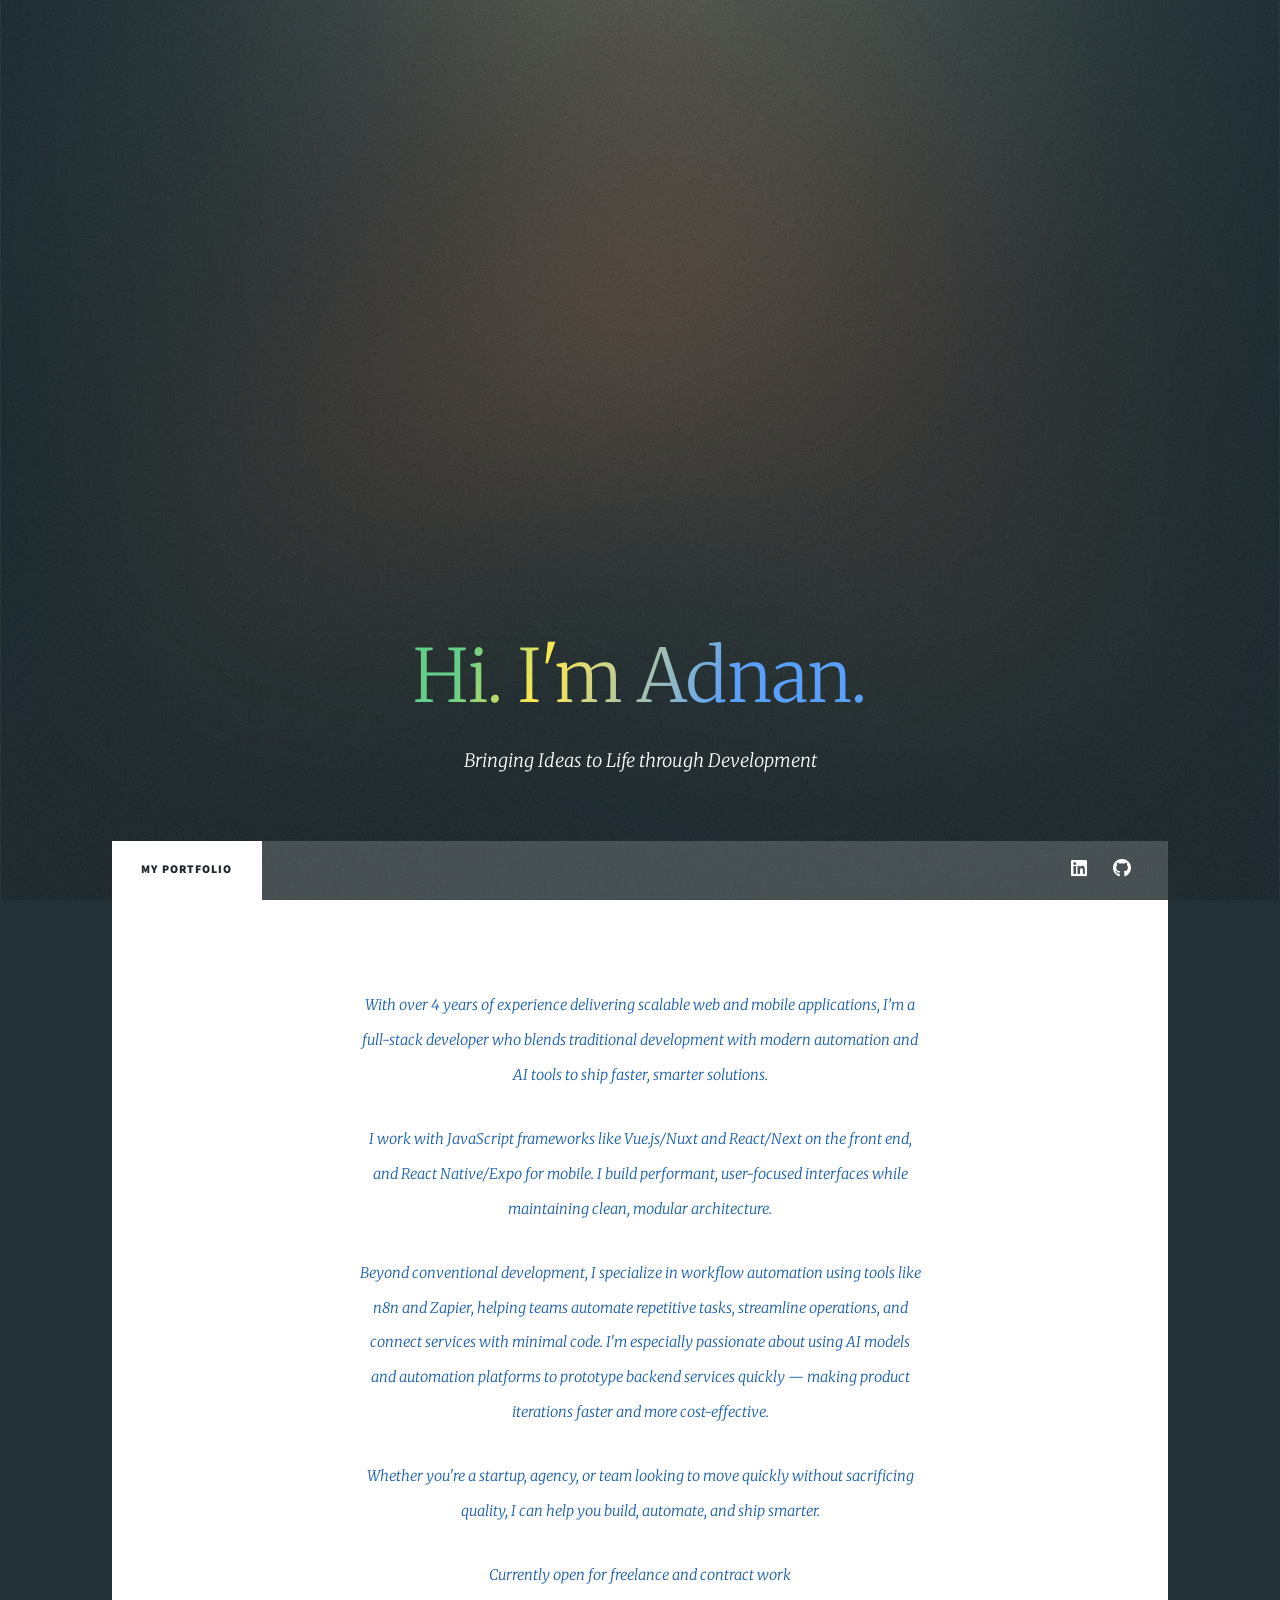
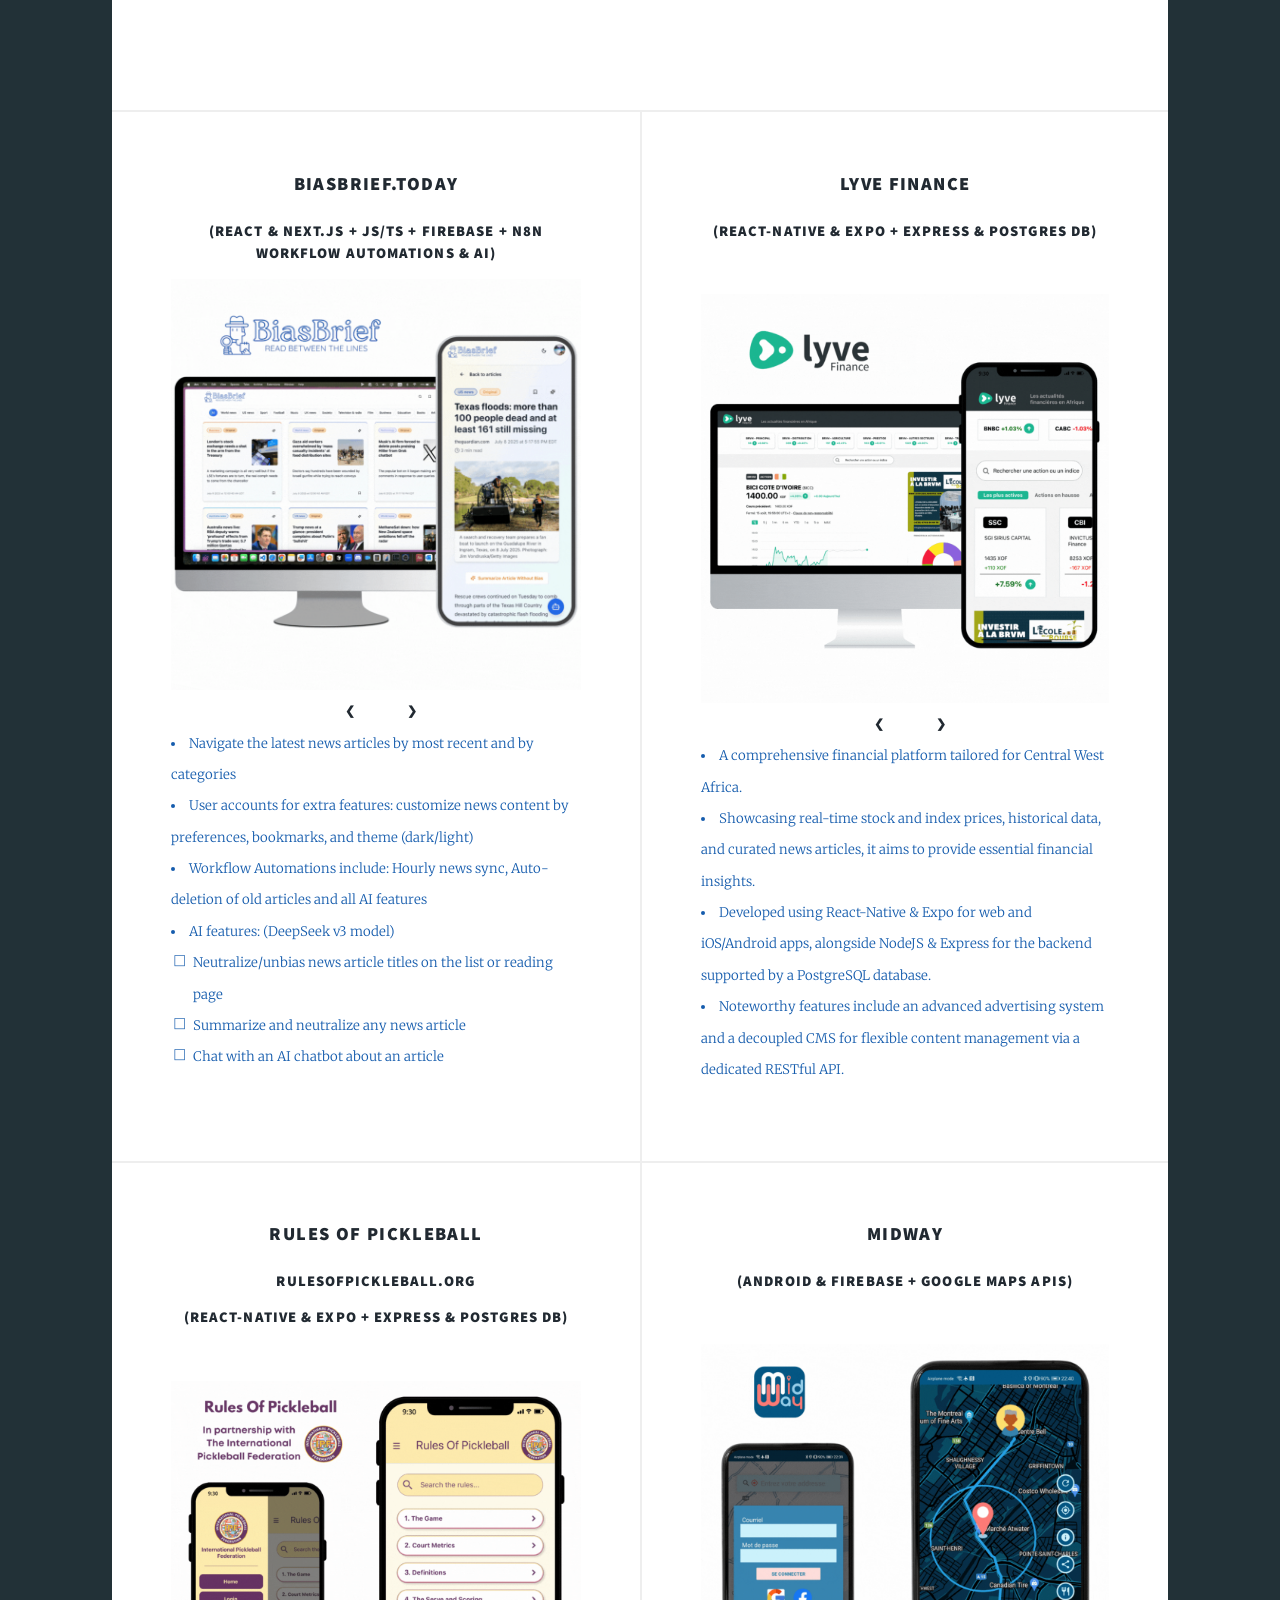
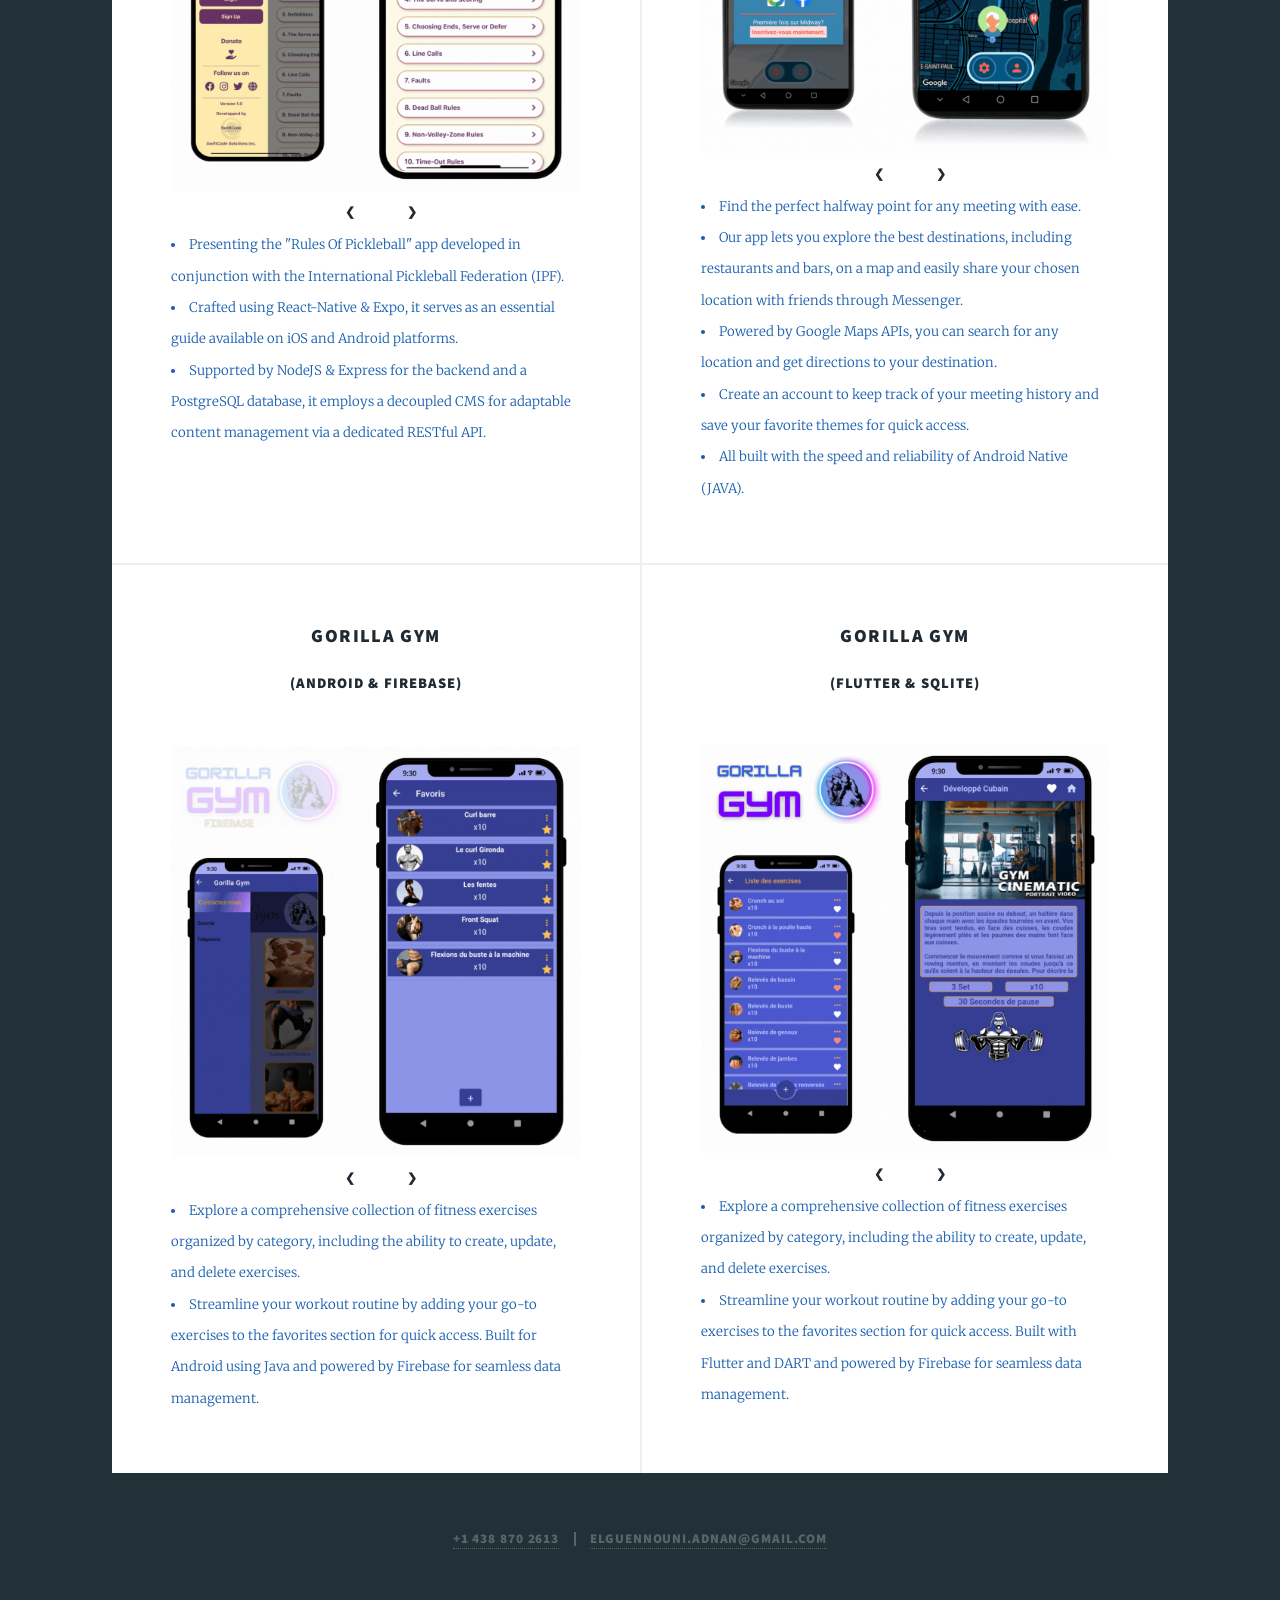
==== commit 9caf9ddb: "Update index.html" ====
--- a/index.html
+++ b/index.html
@@ -213,7 +213,7 @@
 										<li><a href="https://github.com/Adios65/Exercices_Musculation_SQLITE#readme" class="button">Code & Screenshots</a></li>
 									</ul>
 								</article> -->
-								<article>
+<!-- 								<article>
 									<header>
 										<h3>Recipes<h3>
 										<h4>(Vue-JS + API)<h4><br>
@@ -237,7 +237,7 @@
 										<li>Discover a world of culinary delights with my meal exploration app! Explore a diverse range of dishes and ingredients, categorized for your convenience. Get inspired and learn how to cook delicious meals with step-by-step recipes.</li>
 										<li>Using the power of the themealdb.com API to bring you an extensive database of meals and recipes, accessible at your fingertips. And, with a user-friendly front-end built using Vue-JS, you can have a seamless and enjoyable experience discovering new meals every day. Try it out today and become a master chef!</li>
 									</div>
-								</article>
+								</article> -->
 								<article>
 									<header>
 										<h3>Gorilla Gym<h3>
@@ -330,7 +330,7 @@
 										<li>React Native</li>
 									</ul>
 								</article> -->
-								<article>
+<!-- 								<article>
 									<header>
 										<h3>Weather Wiki<h3>
 										<h4>(HBS & Express + TypeScript & API)<h4><br>
@@ -351,7 +351,7 @@
   										<li>Get up-to-date information using the reliable API, wttr.in.</li>
  									    <li>Built with a user-friendly front-end using Handlebars, and a robust back-end powered by Node.js.</li>
 									</ul>
-								</article>
+								</article> -->
 							</section>
 
 
@@ -427,3 +427,4 @@
 			<script src="assets/js/main.js"></script>
 	</body>
 </html>
+
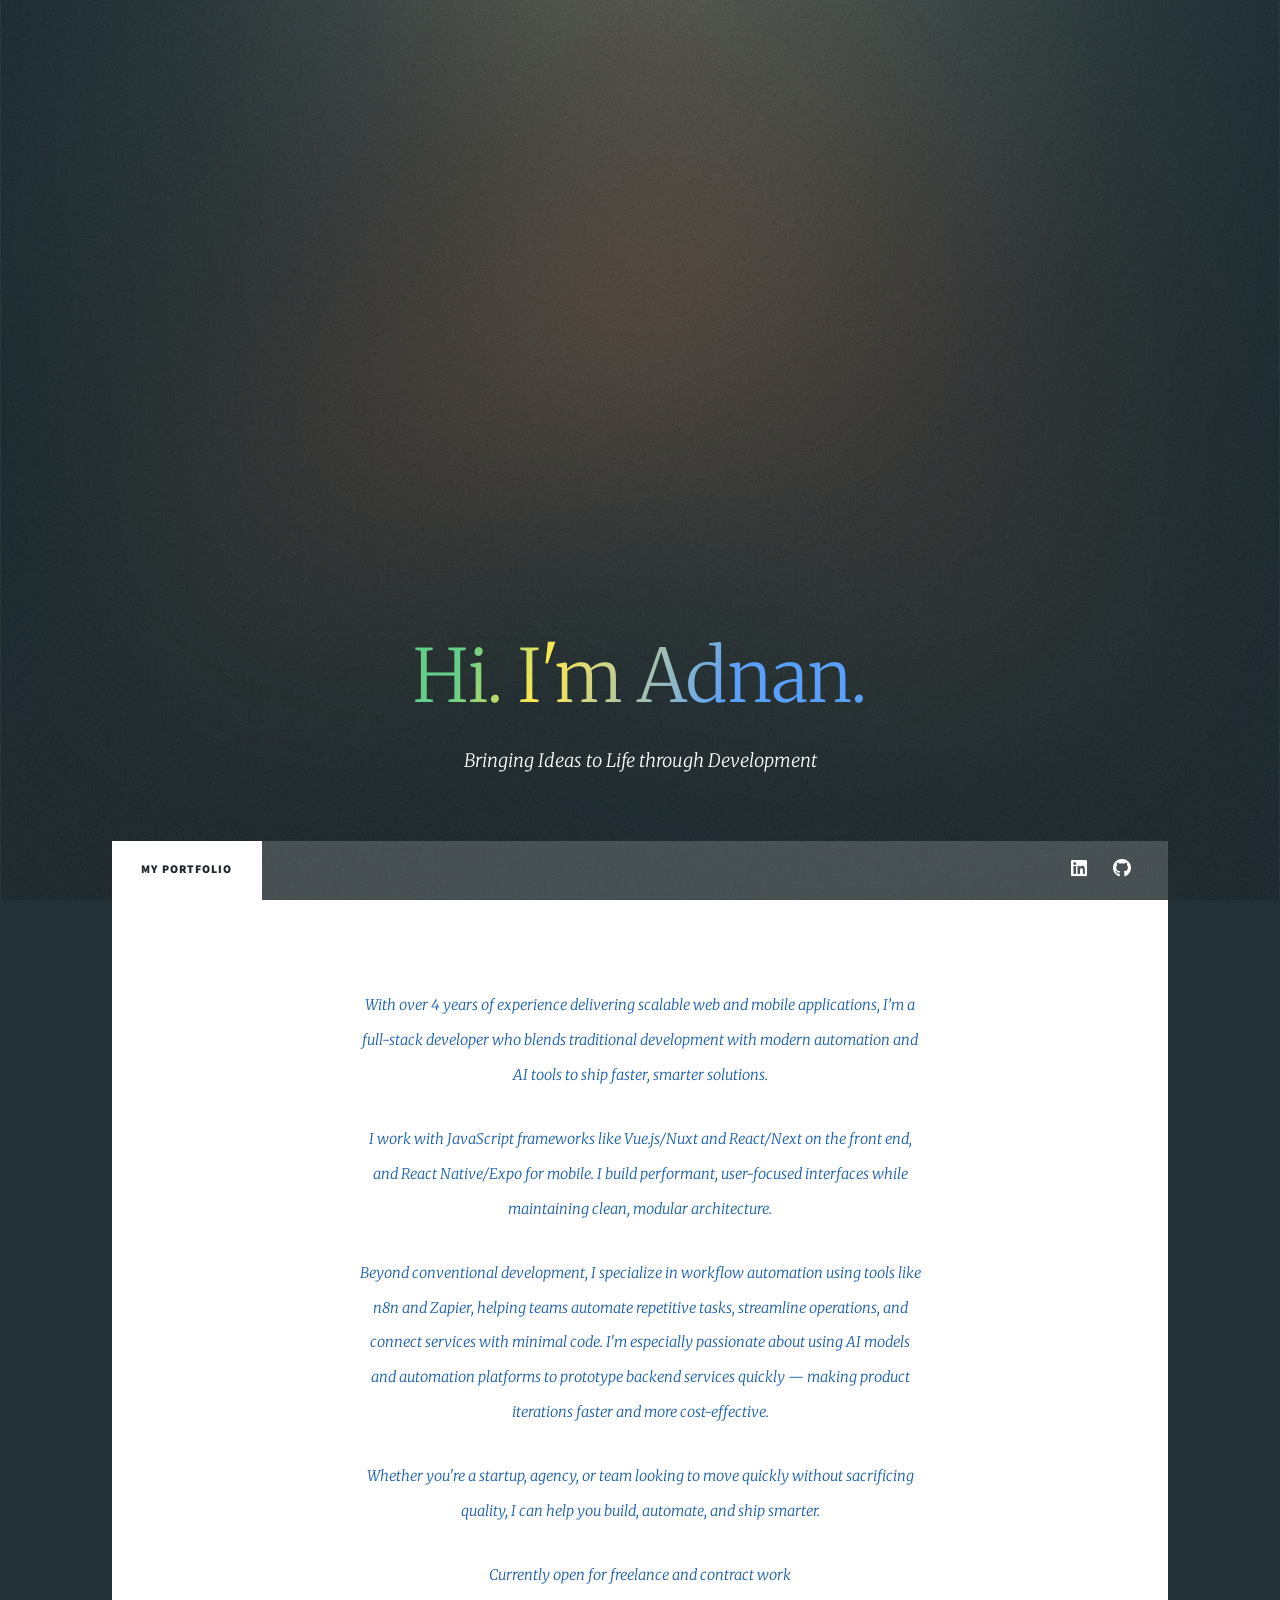
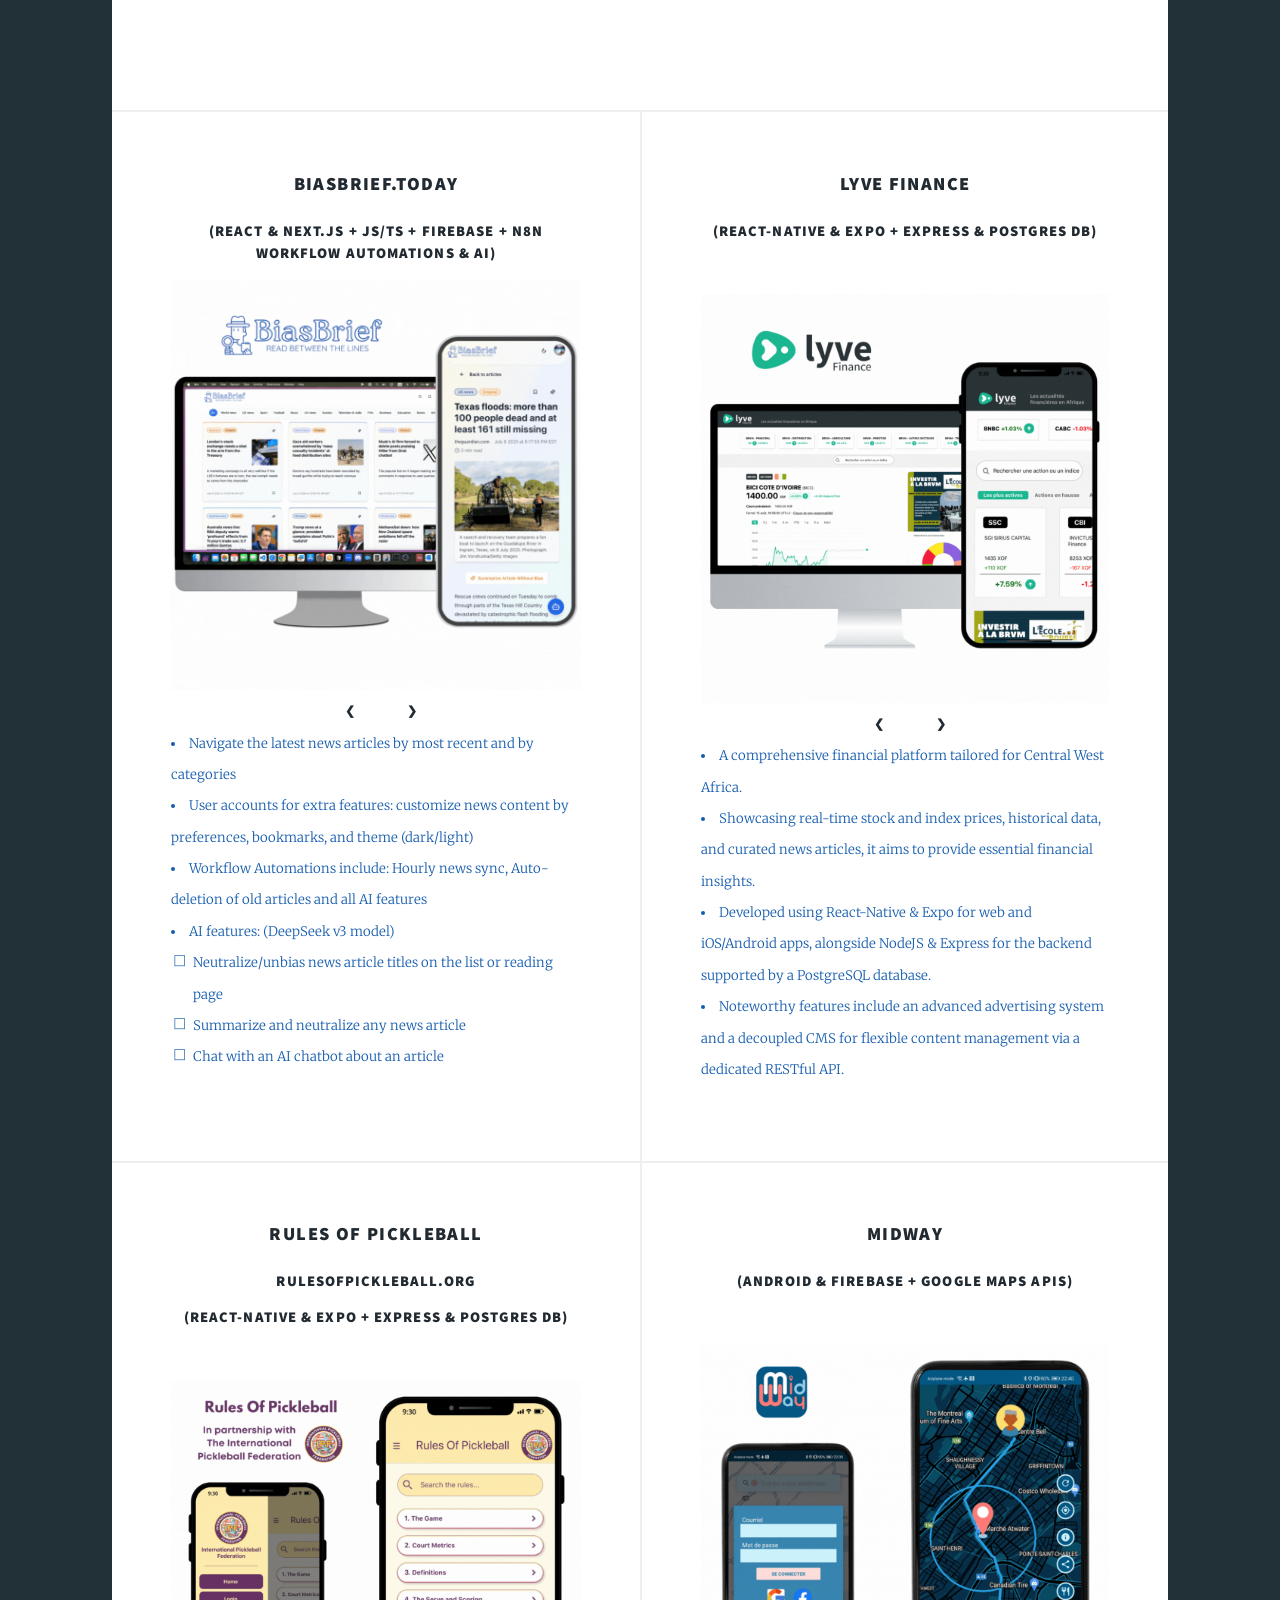
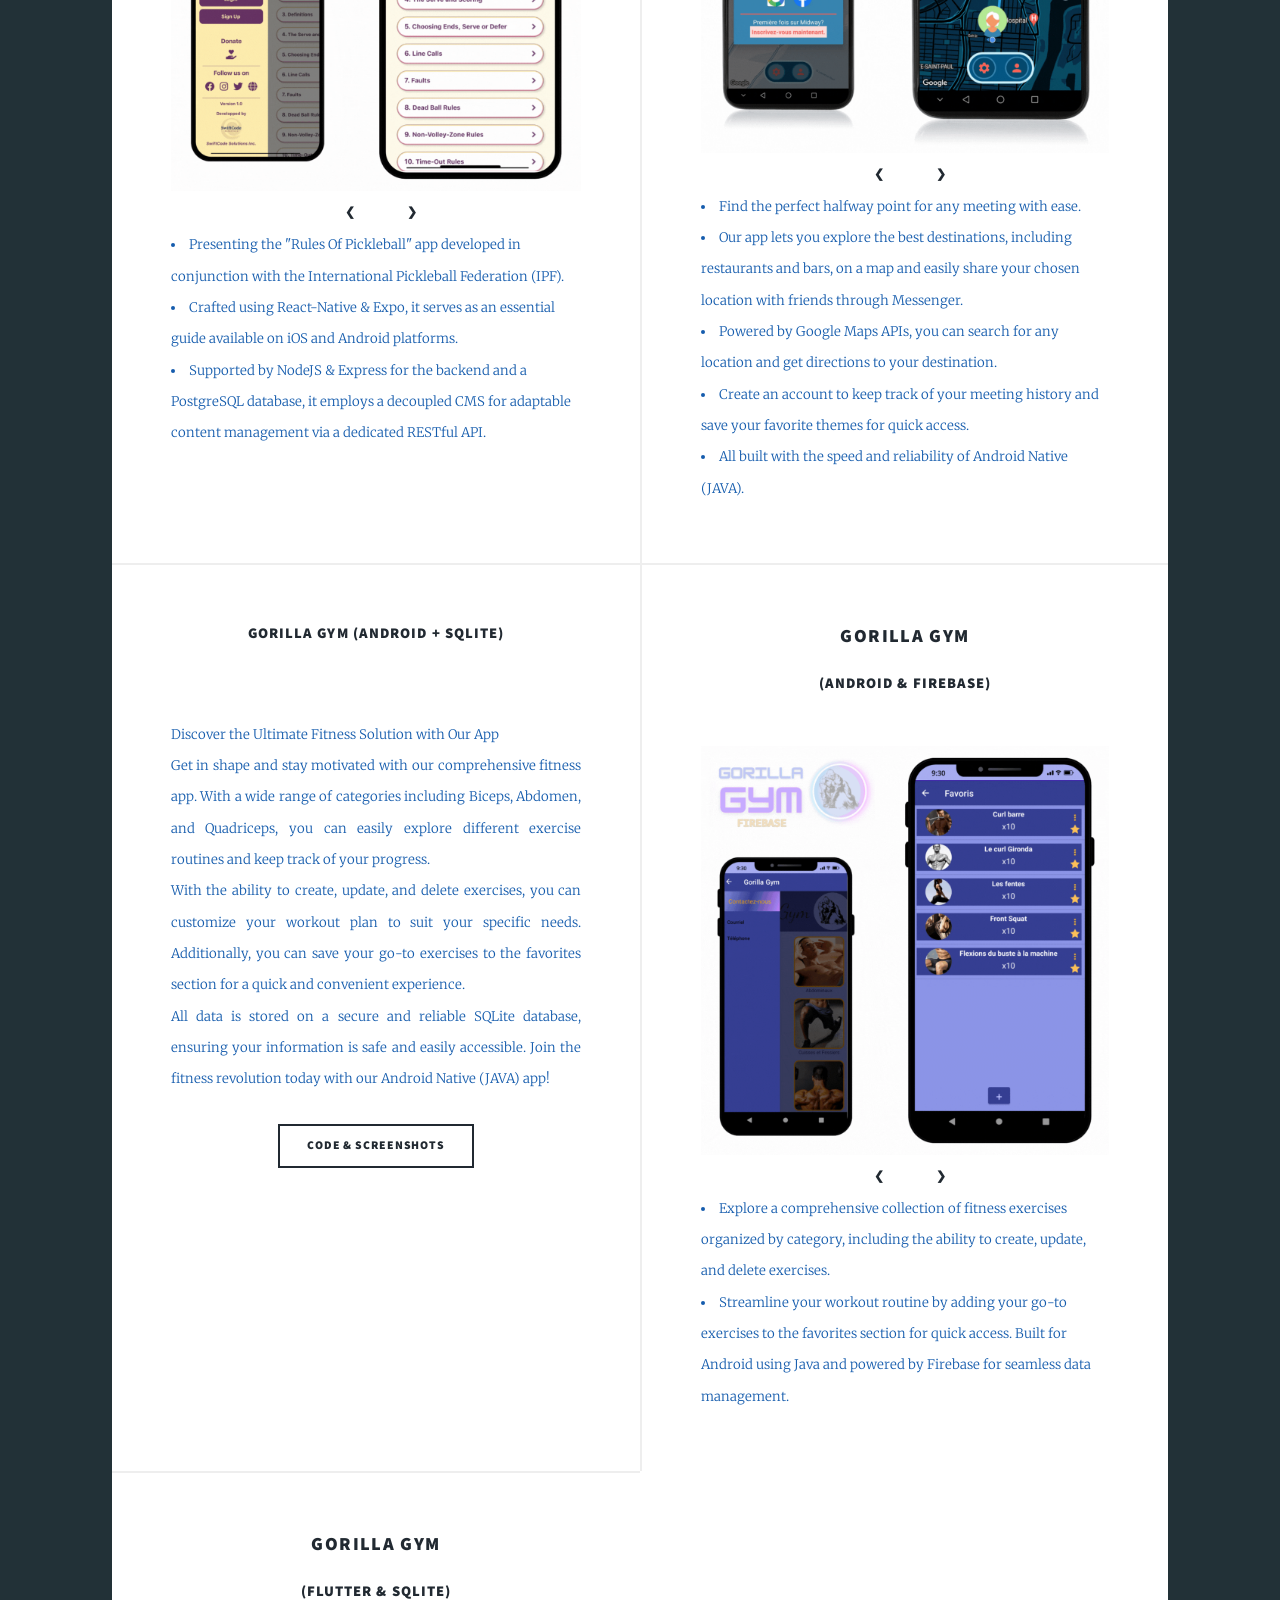
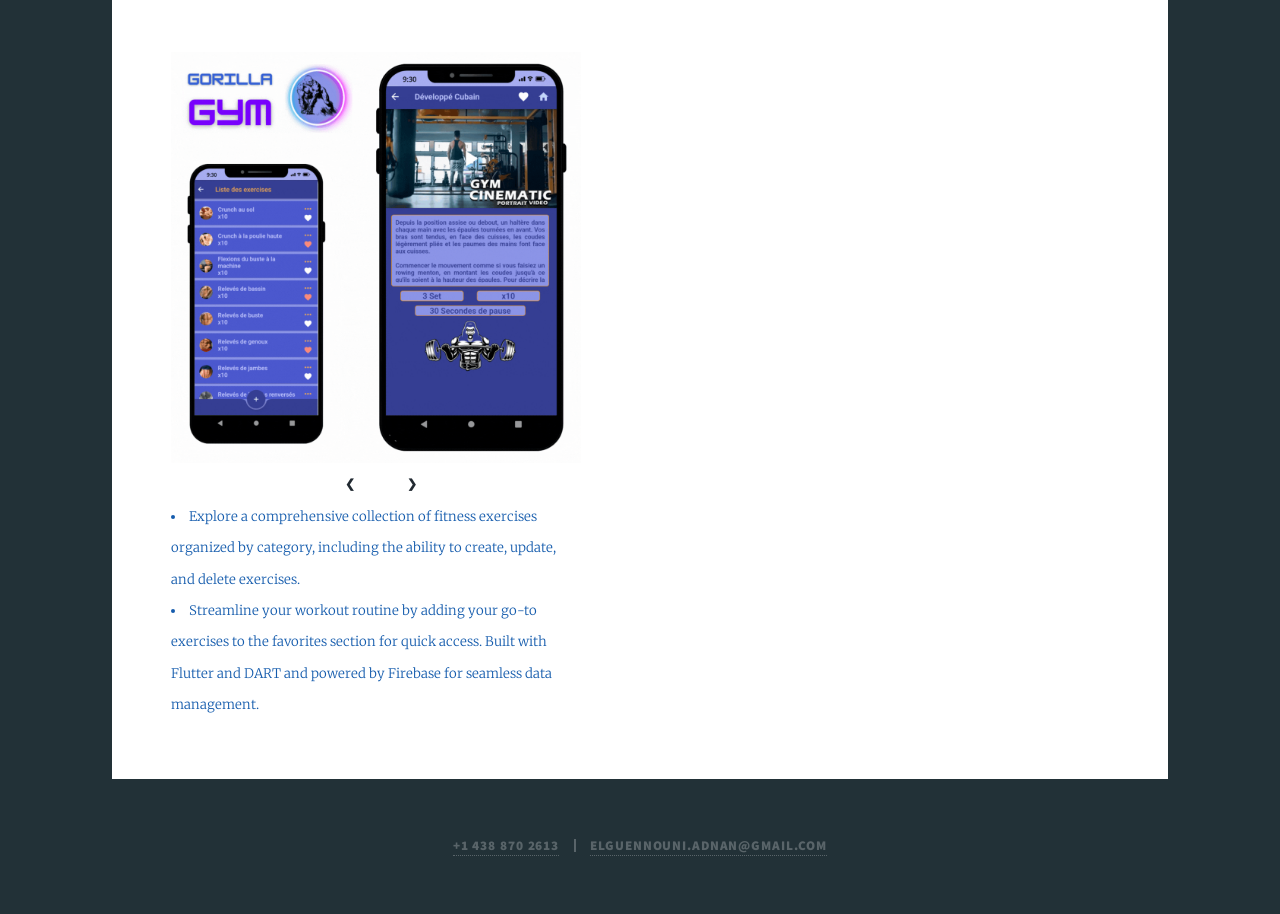
==== commit 07ba734a: "Update index.html" ====
--- a/index.html
+++ b/index.html
@@ -198,7 +198,7 @@
 									    <li>All built with the speed and reliability of Android Native (JAVA).</li>
 									</div>
 								</article>
-								<!-- <article>
+								<article>
 									<header>
 										<h4>Gorilla Gym (Android + SQLite)<h4>
 									</header>
@@ -212,7 +212,7 @@
 									<ul class="actions special">
 										<li><a href="https://github.com/Adios65/Exercices_Musculation_SQLITE#readme" class="button">Code & Screenshots</a></li>
 									</ul>
-								</article> -->
+								</article>
 <!-- 								<article>
 									<header>
 										<h3>Recipes<h3>
@@ -428,3 +428,4 @@
 	</body>
 </html>
 
+
